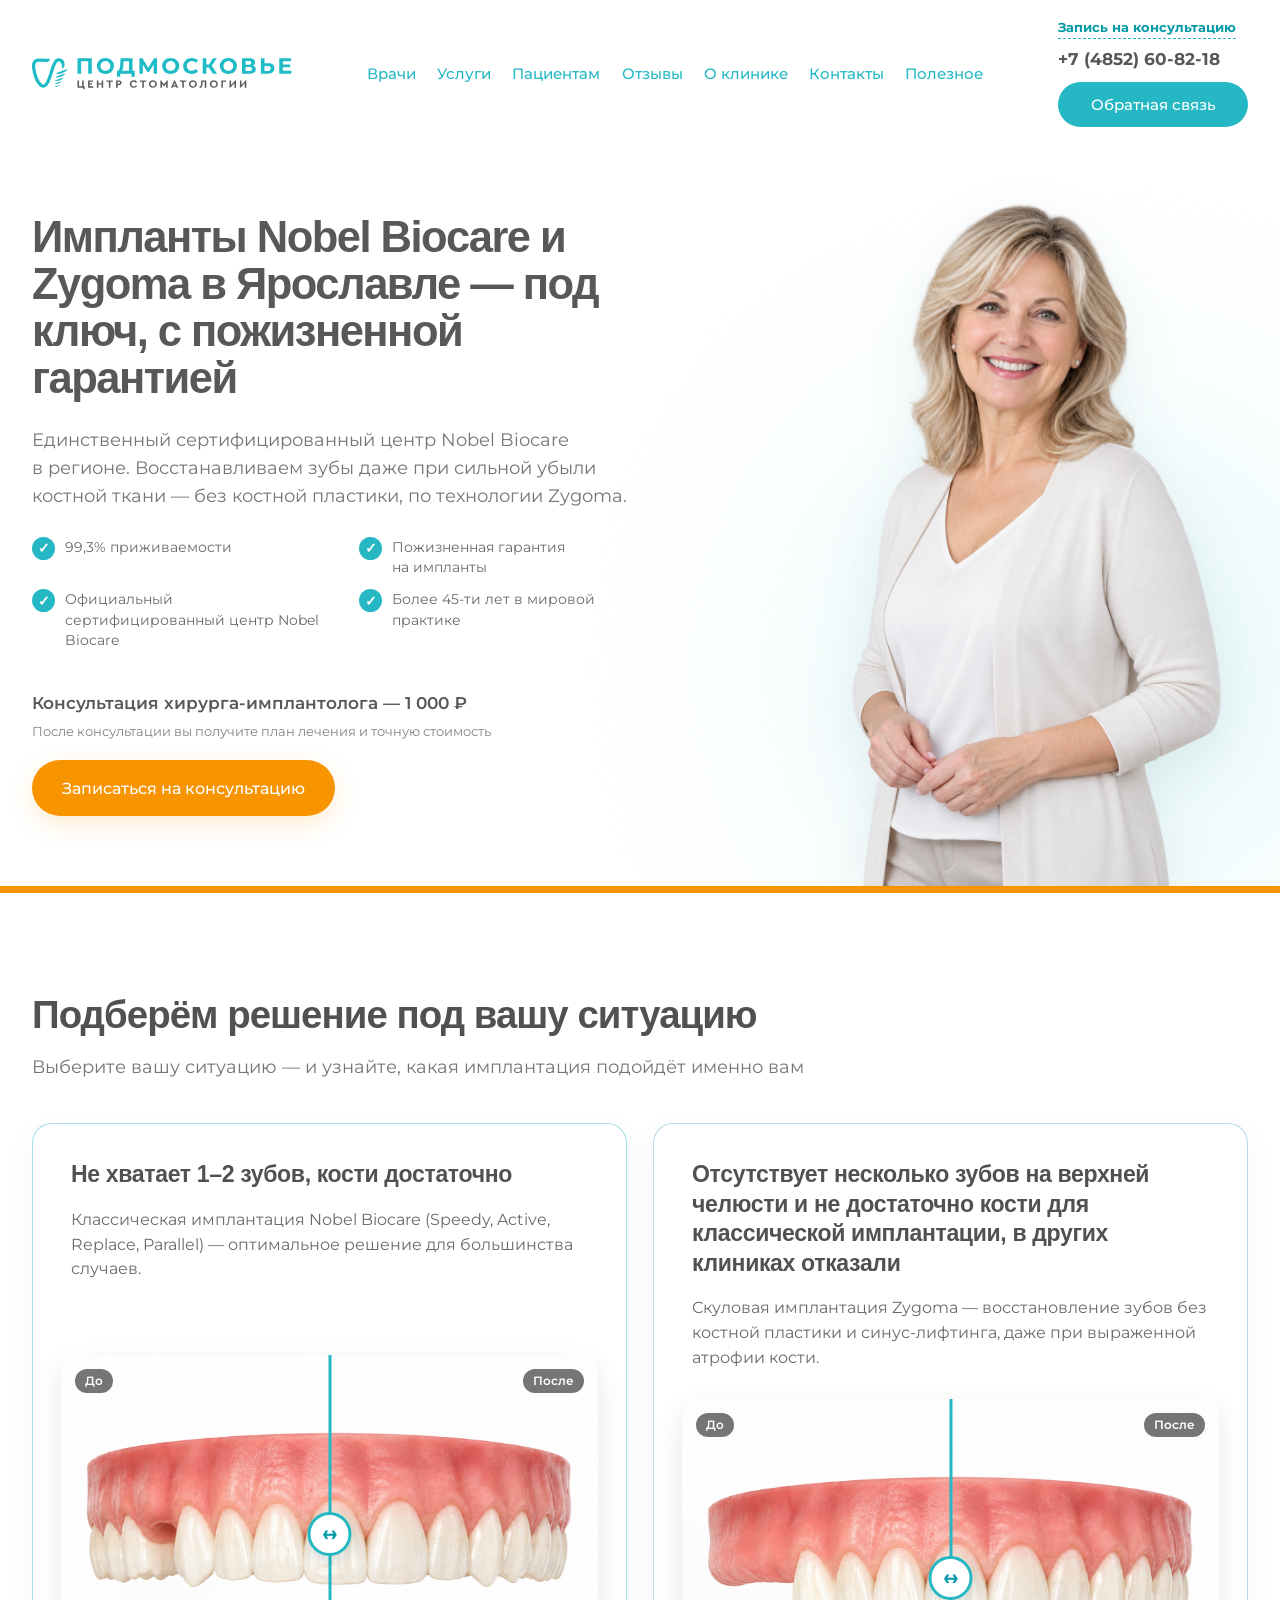
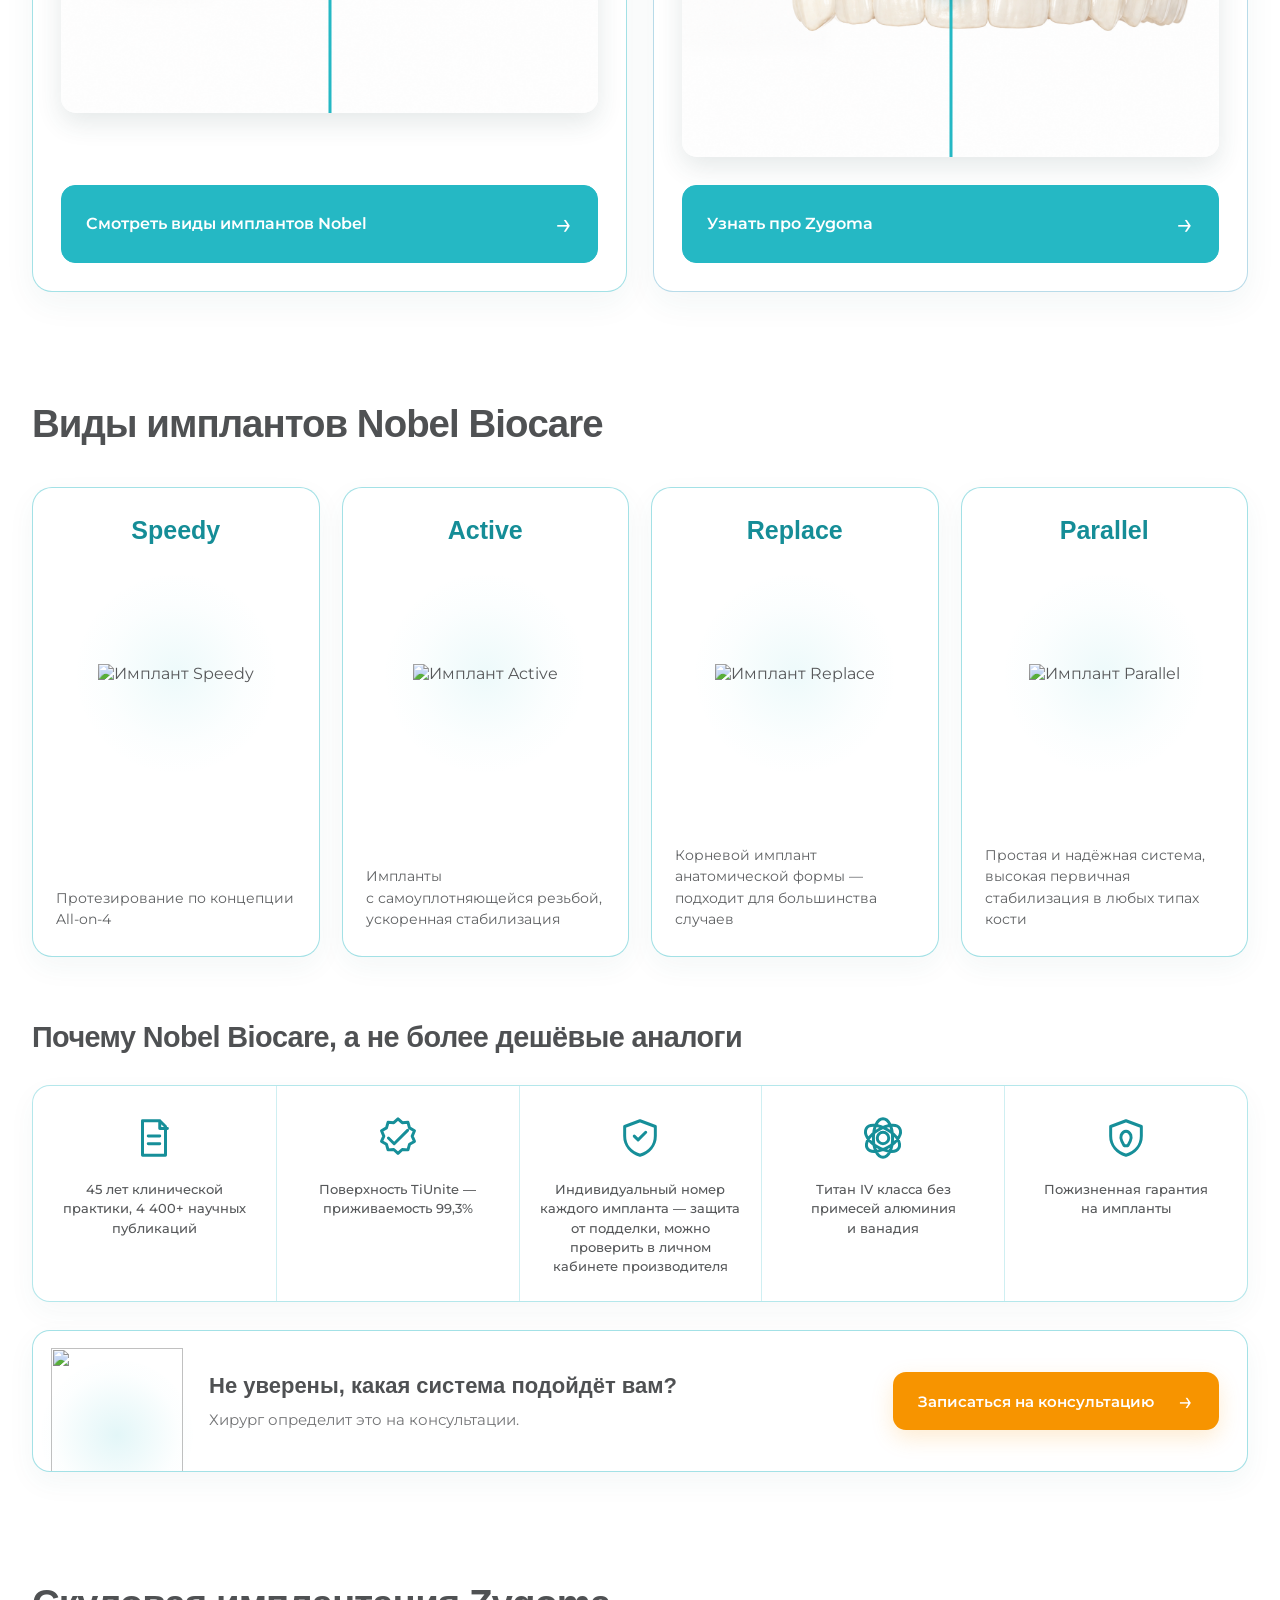
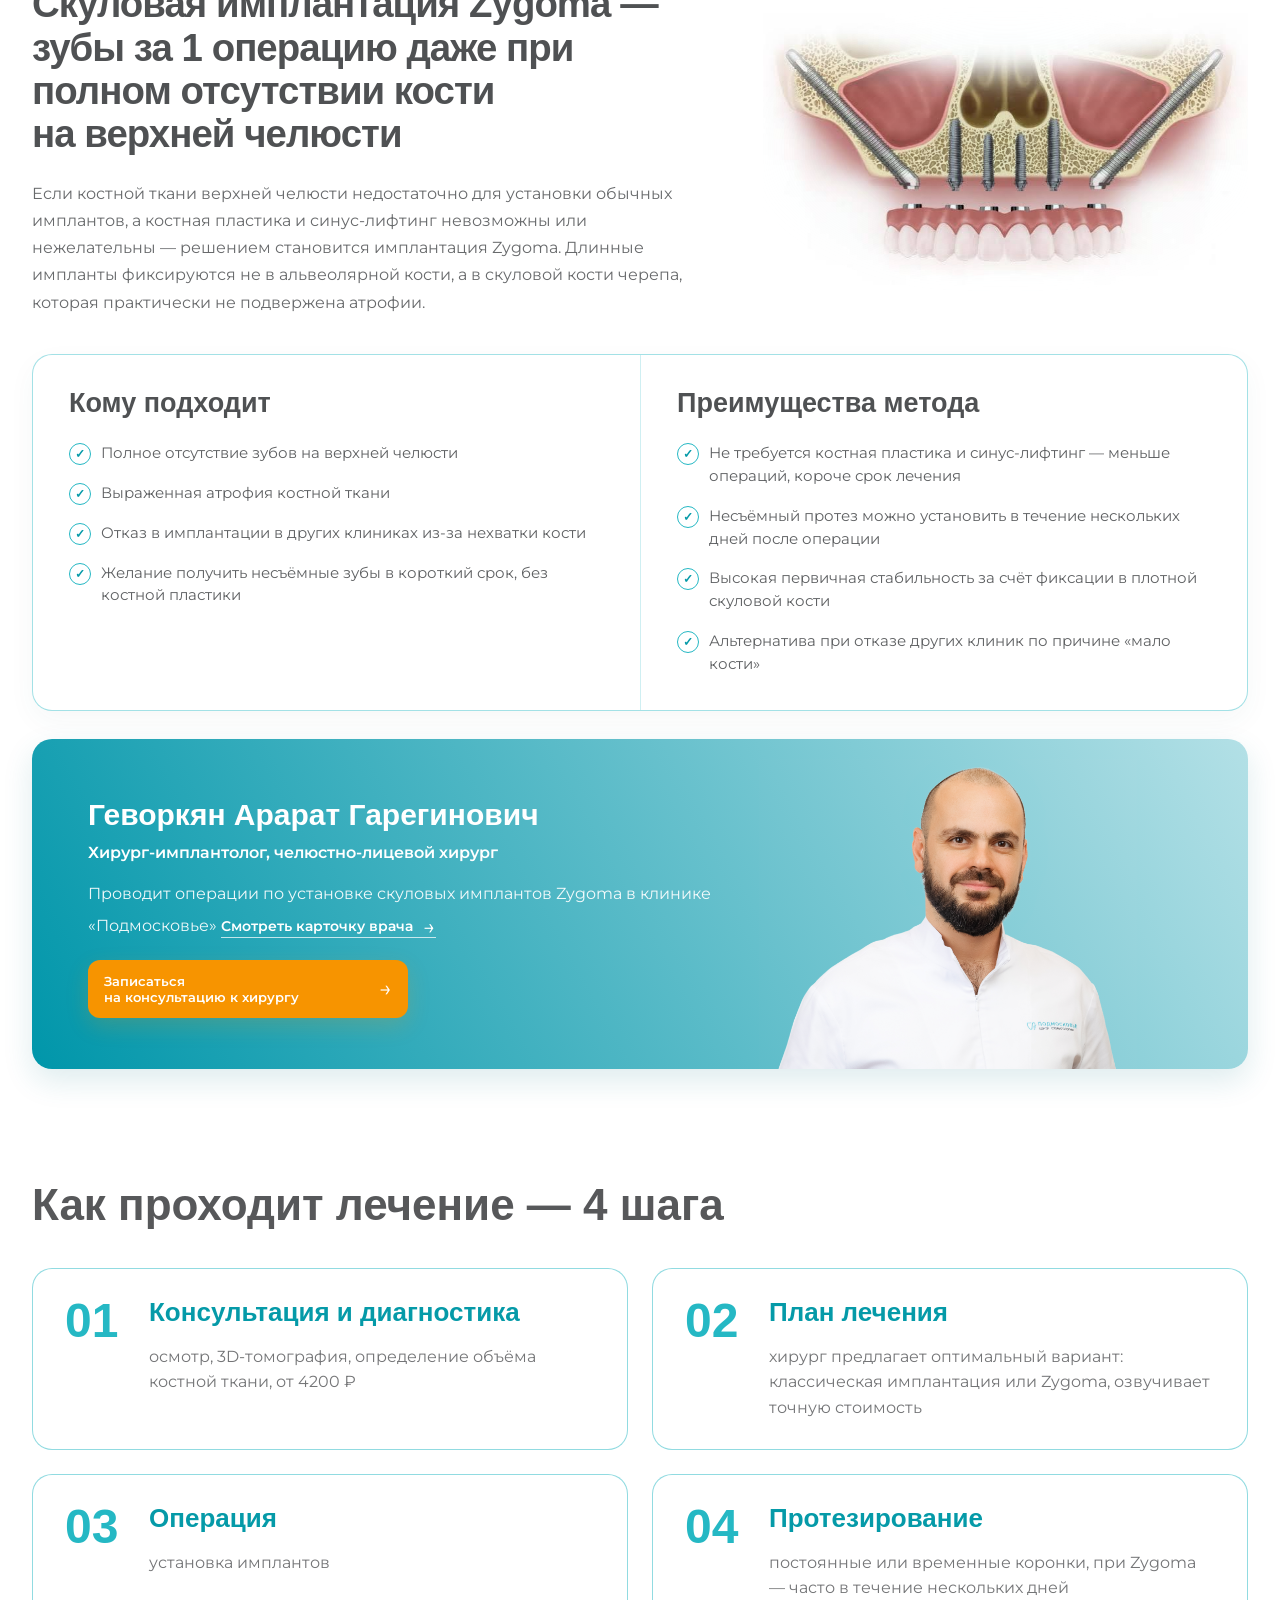
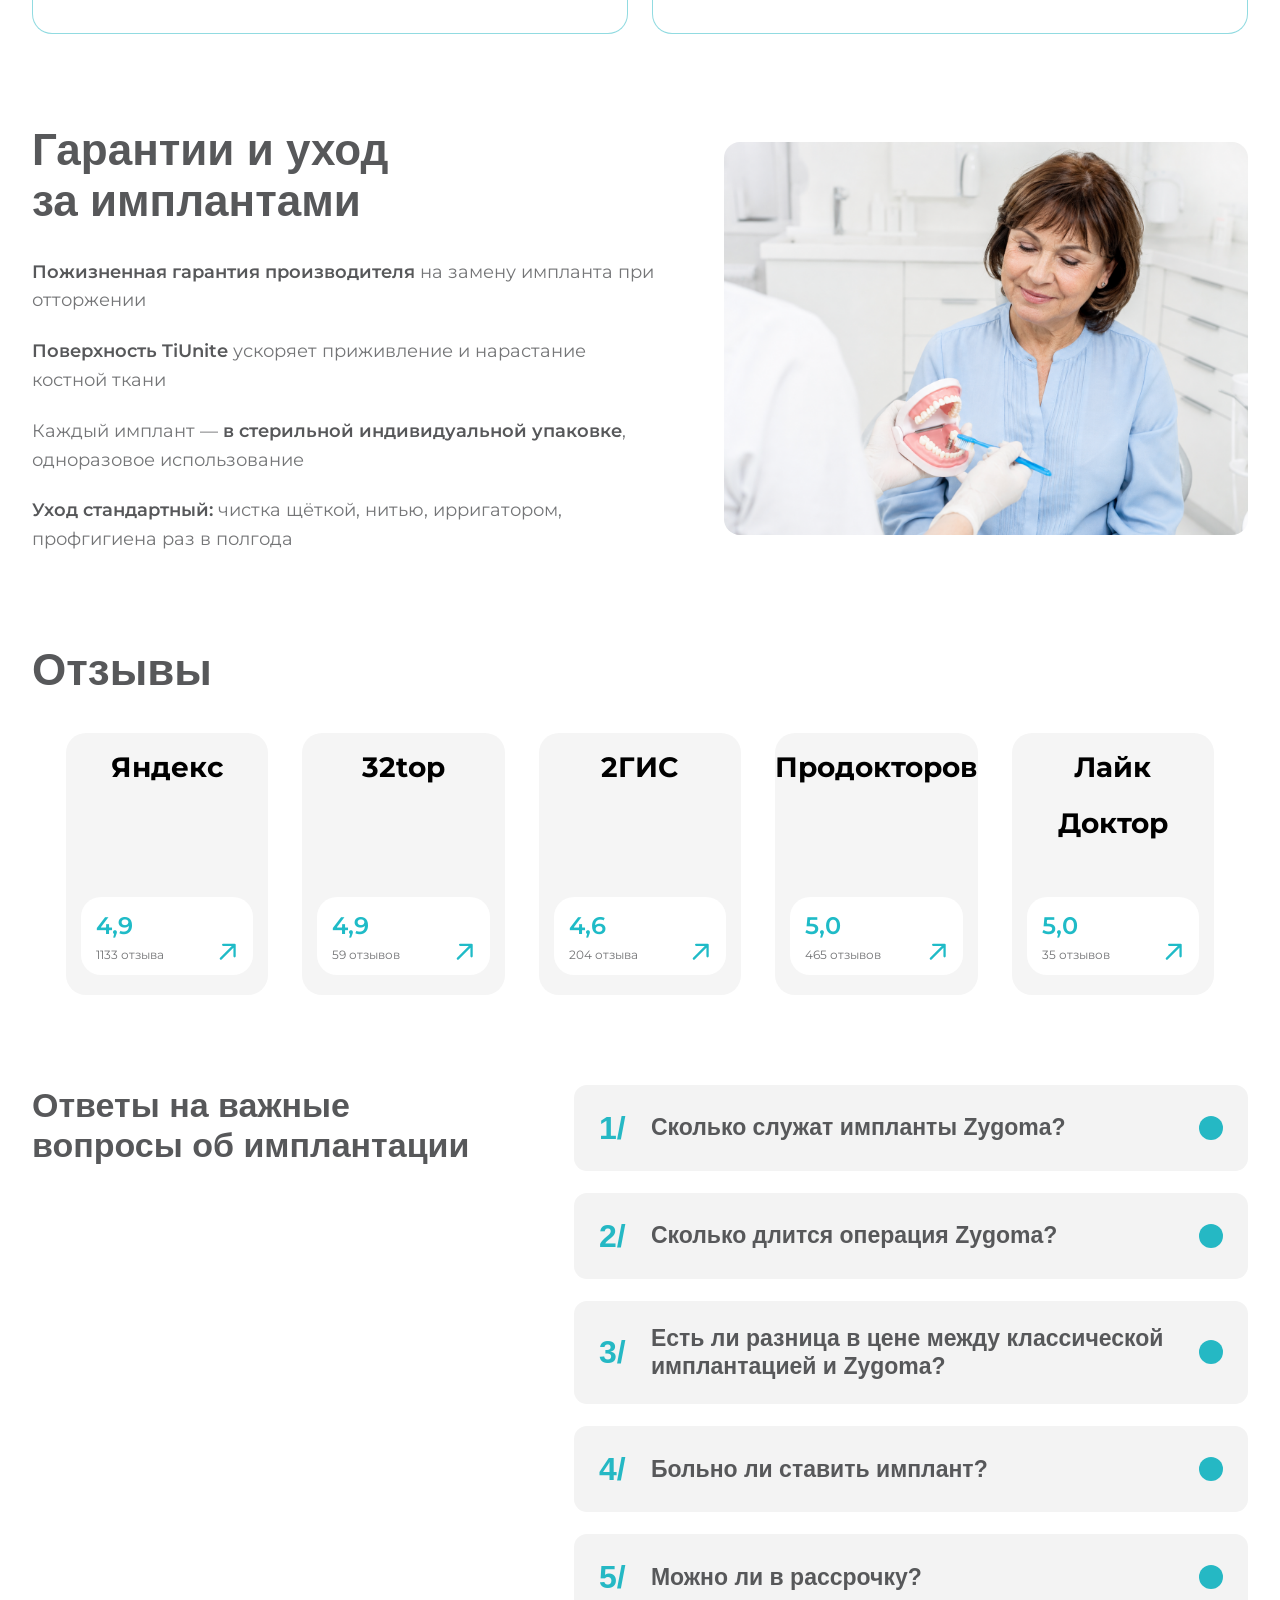
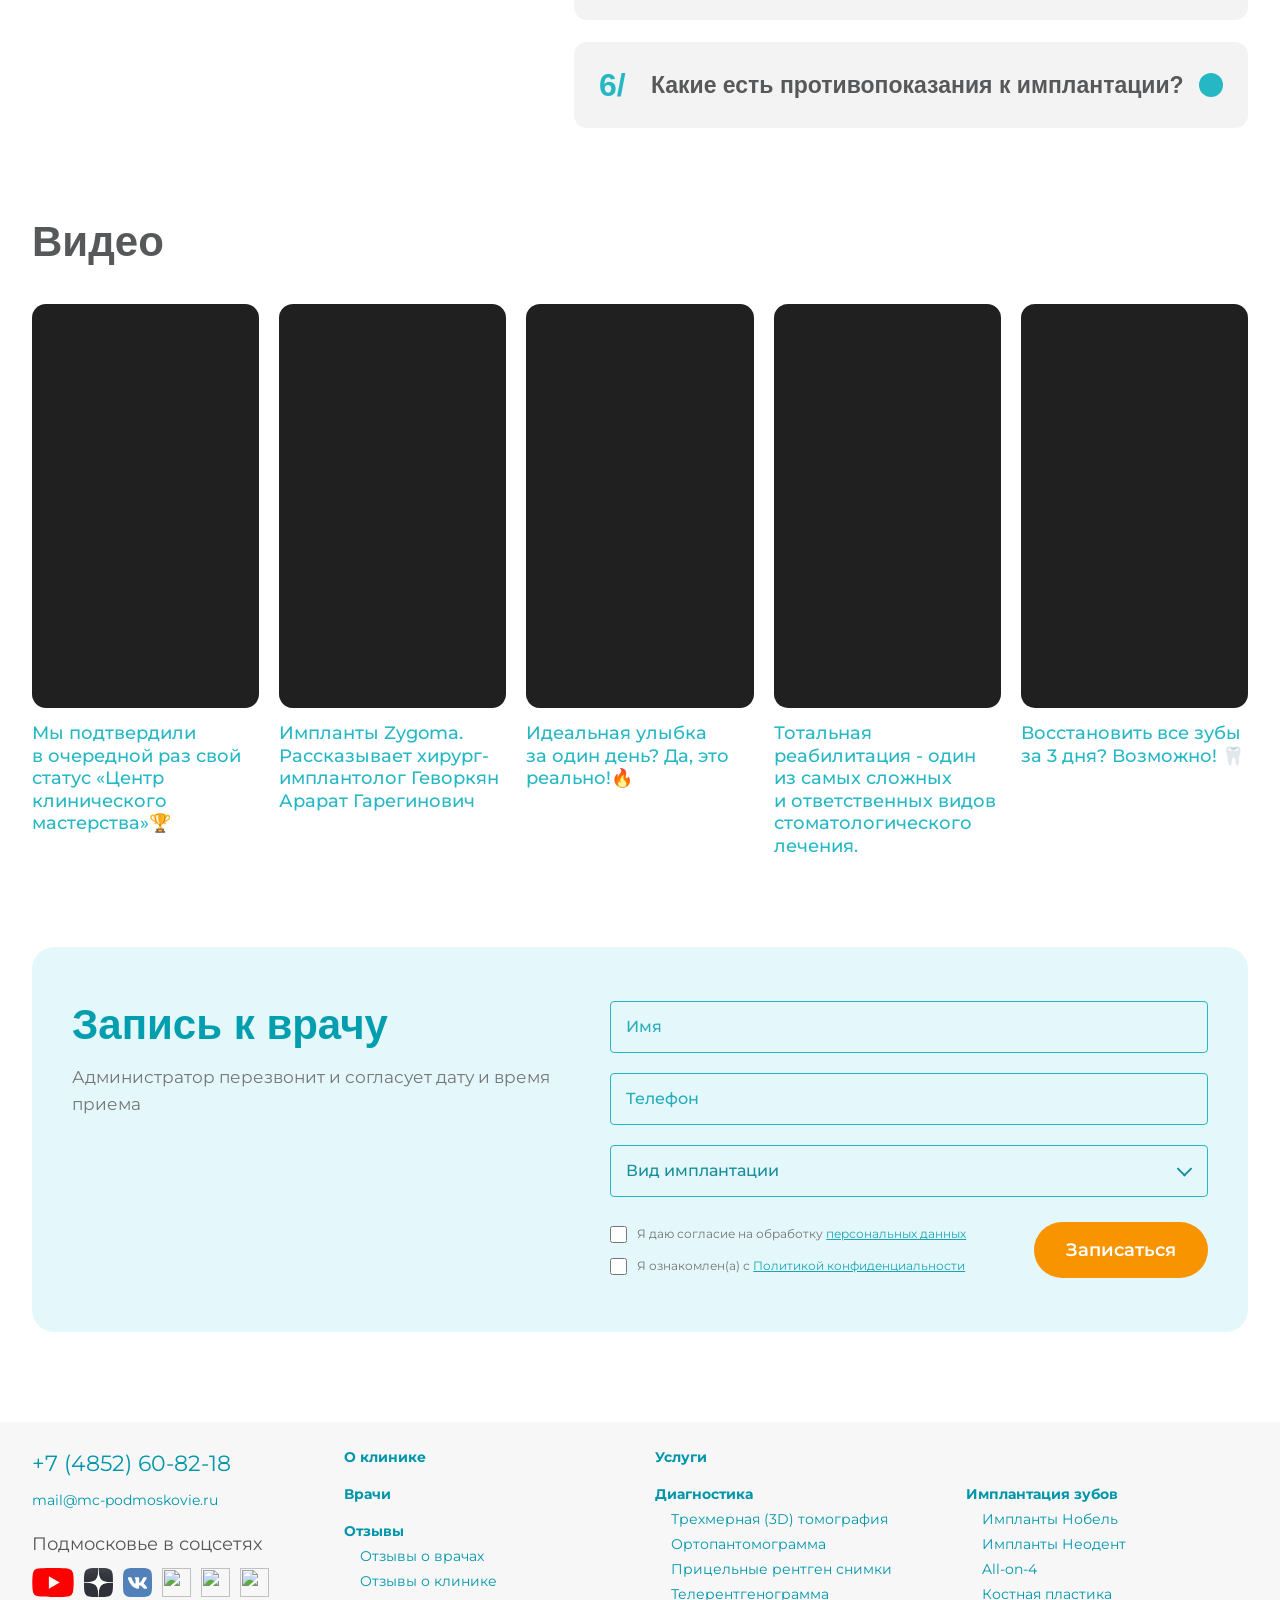
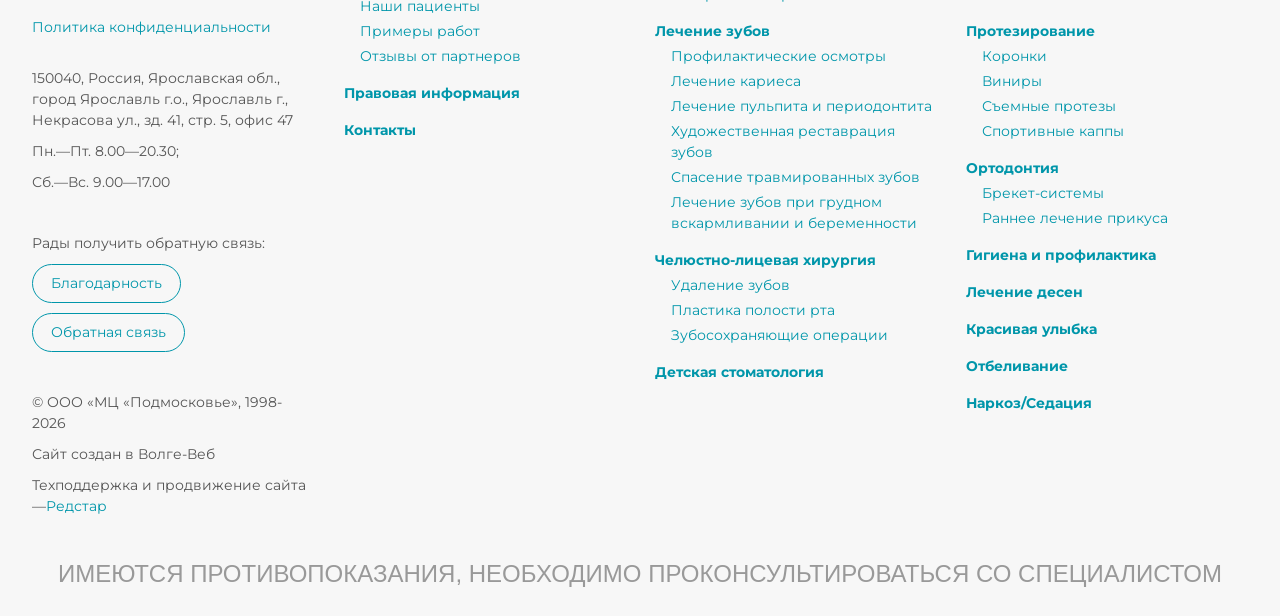
==== index.html @ 1f353af8 "content: remove sixth Zygoma video" ====
<!doctype html>
<html lang="ru">
<head>
  <meta charset="utf-8">
  <meta name="viewport" content="width=device-width, initial-scale=1">
  <meta name="robots" content="noindex, nofollow">
  <meta name="description" content="Импланты Nobel Biocare и Zygoma в Ярославле">
  <title>Импланты Nobel Biocare и Zygoma — Подмосковье</title>
  <link rel="preconnect" href="https://fonts.googleapis.com">
  <link rel="preconnect" href="https://fonts.gstatic.com" crossorigin>
  <link href="https://fonts.googleapis.com/css2?family=Montserrat:wght@400;500;600;700&display=swap" rel="stylesheet">
  <link rel="stylesheet" href="styles.css?v=hero-arial-20260904">
  <link rel="stylesheet" href="treatment-steps.css?v=2">
  <link rel="stylesheet" href="implant-care.css?v=1">
  <link rel="stylesheet" href="reviews.css?v=2">
  <link rel="stylesheet" href="faq-contact.css?v=4">
  <link rel="stylesheet" href="video-section.css?v=1">
  <link rel="stylesheet" href="booking-strip.css?v=4-local">
  <link rel="stylesheet" href="footer.css?v=1">
  <script src="script.js?v=responsive-select" defer></script>
  <script src="booking-strip.js?v=2-local" defer></script>
</head>
<body>
  <!-- Visible header shell and labels are taken from the sedation-page GitHub repository. -->
  <header class="header header--over" itemscope itemtype="https://schema.org/WPHeader">
    <div class="header__wrapper">
      <div class="header__logo1">
        <a href="https://www.mc-podmoskovie.ru/" class="no-border" aria-label="Подмосковье — центр стоматологии">
          <img src="assets/header-logo.svg" width="260" height="39" alt="Подмосковье — центр стоматологии">
        </a>
      </div>
      <div class="header__menu">
        <nav class="header-v" aria-label="Основная навигация">
          <ul class="header-menu__wrapper">
            <li class="header-menu__item"><a href="https://www.mc-podmoskovie.ru/doctors/">Врачи</a></li>
            <li class="header-menu__item"><a href="https://www.mc-podmoskovie.ru/services/">Услуги</a></li>
            <li class="header-menu__item"><a href="https://www.mc-podmoskovie.ru/patients/">Пациентам</a></li>
            <li class="header-menu__item"><a href="https://www.mc-podmoskovie.ru/otzyvy/">Отзывы</a></li>
            <li class="header-menu__item"><a href="https://www.mc-podmoskovie.ru/about/">О клинике</a></li>
            <li class="header-menu__item"><a href="https://www.mc-podmoskovie.ru/contacts/">Контакты</a></li>
            <li class="header-menu__item"><a href="https://www.mc-podmoskovie.ru/useful/">Полезное</a></li>
          </ul>
        </nav>
      </div>
      <div class="header__contacts">
        <button class="header__mobile-button" type="button">Записаться</button>
        <div class="header__desktop-contacts">
          <button class="header__consultation" type="button"><b>Запись на консультацию</b></button>
          <a class="header__phone" href="tel:+74852608218"><b>+7 (4852) 60-82-18</b></a>
          <button class="header__feedback" type="button">Обратная связь</button>
        </div>
      </div>
    </div>
  </header>

  <main>
    <section class="hero" aria-labelledby="hero-title">
      <div class="hero__inner">
        <div class="hero__content">
          <h1 id="hero-title">Импланты Nobel Biocare и Zygoma в Ярославле — под ключ, с пожизненной гарантией</h1>
          <p class="hero__lead">Единственный сертифицированный центр Nobel Biocare в регионе. Восстанавливаем зубы даже при сильной убыли костной ткани — без костной пластики, по технологии Zygoma.</p>
          <div class="hero__visual">
            <div class="hero__halo" aria-hidden="true"></div>
            <img src="assets/hero-woman.png" alt="Улыбающаяся женщина после восстановления зубов">
          </div>
          <ul class="hero__benefits" aria-label="Преимущества имплантации">
            <li><span class="hero__check" aria-hidden="true">✓</span><span>99,3% приживаемости</span></li>
            <li><span class="hero__check" aria-hidden="true">✓</span><span>Пожизненная гарантия на импланты</span></li>
            <li><span class="hero__check" aria-hidden="true">✓</span><span>Официальный сертифицированный центр Nobel Biocare</span></li>
            <li><span class="hero__check" aria-hidden="true">✓</span><span>Более 45-ти лет в мировой практике</span></li>
          </ul>
          <div class="hero__consult">
            <p class="hero__price" aria-label="Консультация хирурга-имплантолога — 1 000 ₽">Консультация хирурга-имплантолога — <span class="hero__price-value">1 000 ₽</span></p>
            <p class="hero__note">После консультации вы получите план лечения и точную стоимость</p>
            <button class="hero__button" type="button">Записаться на консультацию</button>
          </div>
        </div>
      </div>
    </section>

    <section class="situations" id="situations" aria-labelledby="situations-title">
      <div class="situations__inner">
        <div class="situations__heading">
          <h2 id="situations-title">Подберём решение под вашу ситуацию</h2>
          <p>Выберите вашу ситуацию — и узнайте, какая имплантация подойдёт именно вам</p>
        </div>

        <div class="situations__grid">
          <article class="situation-card situation-card--nobel">
            <div class="situation-card__copy">
              <h3>Не хватает 1–2 зубов, кости достаточно</h3>
              <p>Классическая имплантация Nobel Biocare (Speedy, Active, Replace, Parallel) — оптимальное решение для большинства случаев.</p>
            </div>
            <figure class="situation-card__visual">
              <div class="before-after" style="--position: 50%">
                <img class="before-after__image" src="assets/upper-single-before.png" alt="До: отсутствует один жевательный зуб верхней челюсти">
                <div class="before-after__after">
                  <img class="before-after__image" src="assets/upper-single-after.png" alt="После: жевательный зуб восстановлен">
                </div>
                <span class="before-after__label before-after__label--before">До</span>
                <span class="before-after__label before-after__label--after">После</span>
                <span class="before-after__divider" aria-hidden="true"><span>↔</span></span>
                <input class="before-after__range" type="range" min="0" max="100" value="50" aria-label="Сравнить результат имплантации Nobel: до и после">
              </div>
            </figure>
            <a class="situation-card__link" href="#nobel">
              <span>Смотреть виды имплантов Nobel</span>
              <span class="situation-card__arrow" aria-hidden="true">→</span>
            </a>
          </article>

          <article class="situation-card situation-card--zygoma">
            <div class="situation-card__copy">
              <h3>Отсутствует несколько зубов на верхней челюсти и не достаточно кости для классической имплантации, в других клиниках отказали</h3>
              <p>Скуловая имплантация Zygoma — восстановление зубов без костной пластики и синус-лифтинга, даже при выраженной атрофии кости.</p>
            </div>
            <figure class="situation-card__visual">
              <div class="before-after" style="--position: 50%">
                <img class="before-after__image" src="assets/upper-full-before.png" alt="До: сохранены только передние зубы верхней челюсти">
                <div class="before-after__after">
                  <img class="before-after__image" src="assets/upper-full-after.png" alt="После: верхний зубной ряд полностью восстановлен">
                </div>
                <span class="before-after__label before-after__label--before">До</span>
                <span class="before-after__label before-after__label--after">После</span>
                <span class="before-after__divider" aria-hidden="true"><span>↔</span></span>
                <input class="before-after__range" type="range" min="0" max="100" value="50" aria-label="Сравнить результат восстановления Zygoma: до и после">
              </div>
            </figure>
            <a class="situation-card__link" href="#zygoma">
              <span>Узнать про Zygoma</span>
              <span class="situation-card__arrow" aria-hidden="true">→</span>
            </a>
          </article>
        </div>
      </div>
    </section>

    <section class="nobel-systems" id="nobel" aria-labelledby="nobel-systems-title">
      <div class="nobel-systems__inner">
        <header class="nobel-systems__heading">
          <h2 id="nobel-systems-title">Виды имплантов Nobel Biocare</h2>
        </header>

        <div class="nobel-systems__grid">
          <article class="nobel-system-card">
            <h3>Speedy</h3>
            <figure class="nobel-system-card__visual">
              <img src="https://www.mc-podmoskovie.ru/upload/uslugi_images/nobel_speedy.jpg" alt="Имплант Speedy">
            </figure>
            <div class="nobel-system-card__copy">
              <p>Протезирование по концепции All-on-4</p>
            </div>
          </article>

          <article class="nobel-system-card">
            <h3>Active</h3>
            <figure class="nobel-system-card__visual">
              <img src="https://www.mc-podmoskovie.ru/upload/uslugi_images/nobel_active.jpg" alt="Имплант Active">
            </figure>
            <div class="nobel-system-card__copy">
              <p>Импланты с самоуплотняющейся резьбой, ускоренная стабилизация</p>
            </div>
          </article>

          <article class="nobel-system-card">
            <h3>Replace</h3>
            <figure class="nobel-system-card__visual">
              <img src="https://www.mc-podmoskovie.ru/upload/uslugi_images/nobel_replace.jpg" alt="Имплант Replace">
            </figure>
            <div class="nobel-system-card__copy">
              <p>Корневой имплант анатомической формы — подходит для большинства случаев</p>
            </div>
          </article>

          <article class="nobel-system-card">
            <h3>Parallel</h3>
            <figure class="nobel-system-card__visual">
              <img src="https://www.mc-podmoskovie.ru/upload/uslugi_images/nobel_parallel.jpg" alt="Имплант Parallel">
            </figure>
            <div class="nobel-system-card__copy">
              <p>Простая и надёжная система, высокая первичная стабилизация в любых типах кости</p>
            </div>
          </article>
        </div>

        <div class="nobel-systems__proofs" aria-labelledby="nobel-proofs-title">
          <h3 id="nobel-proofs-title">Почему Nobel Biocare, а не более дешёвые аналоги</h3>
          <div class="nobel-systems__proof-grid">
            <article class="nobel-proof">
              <span class="nobel-proof__icon" aria-hidden="true"><svg viewBox="0 0 24 24"><path d="M6 3h9l3 3v15H6V3Zm9 0v4h4M9 11h6M9 15h6"/></svg></span>
              <p>45 лет клинической практики, 4 400+ научных публикаций</p>
            </article>
            <article class="nobel-proof">
              <span class="nobel-proof__icon" aria-hidden="true"><svg viewBox="0 0 24 24"><path d="m7 12 3 3 7-7M12 2l2.2 2 3-.2.8 2.9 2.6 1.5-1.2 2.8 1.2 2.8-2.6 1.5-.8 2.9-3-.2-2.2 2-2.2-2-3 .2-.8-2.9-2.6-1.5L4.6 11 3.4 8.2 6 6.7l.8-2.9 3 .2L12 2Z"/></svg></span>
              <p>Поверхность TiUnite — приживаемость 99,3%</p>
            </article>
            <article class="nobel-proof">
              <span class="nobel-proof__icon" aria-hidden="true"><svg viewBox="0 0 24 24"><path d="M12 3 4 6v5c0 5 3.4 8.5 8 10 4.6-1.5 8-5 8-10V6l-8-3Zm-3 8 2 2 4-4"/></svg></span>
              <p>Индивидуальный номер каждого импланта — защита от подделки, можно проверить в личном кабинете производителя</p>
            </article>
            <article class="nobel-proof">
              <span class="nobel-proof__icon" aria-hidden="true"><svg viewBox="0 0 24 24"><circle cx="12" cy="12" r="3"/><path d="M12 2c3 0 5 4.5 5 10s-2 10-5 10-5-4.5-5-10 2-10 5-10Zm-8.7 5c1.5-2.6 6.4-2 11.2.8s7.2 7 5.7 9.6-6.4 2-11.2-.8S1.8 9.6 3.3 7Zm17.4 0c1.5 2.6-.9 6.8-5.7 9.6s-9.7 3.4-11.2.8.9-6.8 5.7-9.6S19.2 4.4 20.7 7Z"/></svg></span>
              <p>Титан IV класса без примесей алюминия и ванадия</p>
            </article>
            <article class="nobel-proof">
              <span class="nobel-proof__icon" aria-hidden="true"><svg viewBox="0 0 24 24"><path d="M12 3 4 6v5c0 5 3.4 8.5 8 10 4.6-1.5 8-5 8-10V6l-8-3Z"/><path d="M9.5 10.5c.5-1.2 1.4-2 2.5-2s2 .8 2.5 2c.3.9.2 2.1-.3 3.1L13 16h-2l-1.2-2.4c-.5-1-.6-2.2-.3-3.1Z"/></svg></span>
              <p>Пожизненная гарантия на импланты</p>
            </article>
          </div>
        </div>

        <aside class="nobel-systems__cta">
          <div class="nobel-systems__cta-visual" aria-hidden="true">
            <img src="https://www.mc-podmoskovie.ru/upload/uslugi_images/nobel_parallel.jpg" alt="">
          </div>
          <div class="nobel-systems__cta-copy">
            <h3>Не уверены, какая система подойдёт вам?</h3>
            <p>Хирург определит это на консультации.</p>
          </div>
          <button type="button">Записаться на консультацию <span aria-hidden="true">→</span></button>
        </aside>
      </div>
    </section>

    <section class="zygoma" id="zygoma" aria-labelledby="zygoma-title">
      <div class="zygoma__inner">
        <div class="zygoma__intro">
          <div class="zygoma__intro-copy">
            <h2 id="zygoma-title">Скуловая имплантация Zygoma — зубы за 1 операцию даже при полном отсутствии кости на верхней челюсти</h2>
            <p>Если костной ткани верхней челюсти недостаточно для установки обычных имплантов, а костная пластика и синус-лифтинг невозможны или нежелательны — решением становится имплантация Zygoma. Длинные импланты фиксируются не в альвеолярной кости, а в скуловой кости черепа, которая практически не подвержена атрофии.</p>
          </div>
          <figure class="zygoma__anatomy">
            <img src="assets/zygoma-source-2.png" alt="Схема фиксации скуловых имплантов Zygoma">
          </figure>
        </div>

        <div class="zygoma-facts">
          <div class="zygoma-facts__group" aria-labelledby="zygoma-suitable-title">
            <h3 id="zygoma-suitable-title">Кому подходит</h3>
            <ul>
              <li>Полное отсутствие зубов на верхней челюсти</li>
              <li>Выраженная атрофия костной ткани</li>
              <li>Отказ в имплантации в других клиниках из-за нехватки кости</li>
              <li>Желание получить несъёмные зубы в короткий срок, без костной пластики</li>
            </ul>
          </div>
          <div class="zygoma-facts__group" aria-labelledby="zygoma-benefits-title">
            <h3 id="zygoma-benefits-title">Преимущества метода</h3>
            <ul>
              <li>Не требуется костная пластика и синус-лифтинг — меньше операций, короче срок лечения</li>
              <li>Несъёмный протез можно установить в течение нескольких дней после операции</li>
              <li>Высокая первичная стабильность за счёт фиксации в плотной скуловой кости</li>
              <li>Альтернатива при отказе других клиник по причине «мало кости»</li>
            </ul>
          </div>
        </div>

        <article class="zygoma-doctor" id="zygoma-doctor">
          <div class="zygoma-doctor__content">
            <div class="zygoma-doctor__copy">
              <h3>Геворкян Арарат Гарегинович</h3>
              <p class="zygoma-doctor__role">Хирург-имплантолог, челюстно-лицевой хирург</p>
              <p class="zygoma-doctor__description">
                Проводит операции по установке скуловых имплантов Zygoma в клинике «Подмосковье»
                <a class="zygoma-doctor__profile-link" href="https://www.mc-podmoskovie.ru/doctors/otdelenie-chelyustno-litsevoy-khirurgii/ararat-gareginovich-gevorkyan/">
                  Смотреть карточку врача <span aria-hidden="true">→</span>
                </a>
              </p>
            </div>
            <div class="zygoma-doctor__actions">
              <button type="button">
                <span class="zygoma-doctor__cta-label">
                  <span class="zygoma-doctor__cta-lead">Записаться</span>
                  <span class="zygoma-doctor__cta-tail">на&nbsp;консультацию&nbsp;к&nbsp;хирургу</span>
                </span>
                <span aria-hidden="true">→</span>
              </button>
            </div>
          </div>
          <figure class="zygoma-doctor__photo">
            <img src="assets/gevorkyan-cutout.png?v=user-original" alt="Геворкян Арарат Гарегинович">
          </figure>
        </article>
      </div>
    </section>
    <section class="treatment-steps" id="treatment-steps" aria-labelledby="treatment-steps-title">
      <div class="treatment-steps__inner">
        <h2 id="treatment-steps-title">Как проходит лечение — 4 шага</h2>
        <ol class="treatment-steps__grid">
          <li class="treatment-step">
            <span class="treatment-step__number" aria-hidden="true">01</span>
            <div class="treatment-step__copy">
              <h3>Консультация и диагностика</h3>
              <p>осмотр, 3D-томография, определение объёма костной ткани, <span class="treatment-step__price">от 4200 ₽</span></p>
            </div>
          </li>
          <li class="treatment-step">
            <span class="treatment-step__number" aria-hidden="true">02</span>
            <div class="treatment-step__copy">
              <h3>План лечения</h3>
              <p>хирург предлагает оптимальный вариант: классическая имплантация или Zygoma, озвучивает точную стоимость</p>
            </div>
          </li>
          <li class="treatment-step">
            <span class="treatment-step__number" aria-hidden="true">03</span>
            <div class="treatment-step__copy">
              <h3>Операция</h3>
              <p>установка имплантов</p>
            </div>
          </li>
          <li class="treatment-step">
            <span class="treatment-step__number" aria-hidden="true">04</span>
            <div class="treatment-step__copy">
              <h3>Протезирование</h3>
              <p>постоянные или временные коронки, при Zygoma — часто в течение нескольких дней</p>
            </div>
          </li>
        </ol>
      </div>
    </section>
    <section class="implant-care" id="implant-care" aria-labelledby="implant-care-title">
      <div class="implant-care__inner">
        <div class="implant-care__copy">
          <h2 id="implant-care-title">Гарантии и уход за имплантами</h2>
          <p><strong>Пожизненная гарантия производителя</strong> на замену импланта при отторжении</p>
          <p><strong>Поверхность TiUnite</strong> ускоряет приживление и нарастание костной ткани</p>
          <p>Каждый имплант — <strong>в стерильной индивидуальной упаковке</strong>, одноразовое использование</p>
          <p><strong>Уход стандартный:</strong> чистка щёткой, нитью, ирригатором, профгигиена раз в полгода</p>
        </div>
        <figure class="implant-care__visual">
          <img src="assets/implant-care.png" width="1448" height="1086" alt="Иллюстрация: специалист показывает пациентке уход за имплантами на модели челюсти" loading="lazy">
        </figure>
      </div>
    </section>
    <section class="reviews" id="reviews" aria-labelledby="reviews-title">
      <div class="reviews__inner">
        <h2 id="reviews-title">Отзывы</h2>
<div class="new-rating">
            <div class="ratings-container col-5 col-sm-3 col-md-3 col-lg-2">
                            <span class="ratings-name">Яндекс</span>
                <div class="ratings__item no-border link-black">
                    <div class="star-block">
                        <span class="text-nowrap rating-value">4,9</span>
                                                        <img class="star-rating" src="https://www.mc-podmoskovie.ru/local/templates/base/images/starActive.svg">
                                                                                    <img class="star-rating" src="https://www.mc-podmoskovie.ru/local/templates/base/images/starActive.svg">
                                                                                    <img class="star-rating" src="https://www.mc-podmoskovie.ru/local/templates/base/images/starActive.svg">
                                                                                    <img class="star-rating" src="https://www.mc-podmoskovie.ru/local/templates/base/images/starActive.svg">
                                                                                    <img
                                    class="star-rating star-filled"
                                    src="https://www.mc-podmoskovie.ru/local/templates/base/images/starDefault.svg"
                                                                                                            style="background: url(https://www.mc-podmoskovie.ru/local/templates/base/images/starActive.svg), linear-gradient(to right, transparent 90%, #ffffff 10%)"
                                    >
                                                                            <a href="https://yandex.ru/maps/org/podmoskovye/1005859030/reviews/" target="_blank" rel="noopener noreferrer" class="svg-link-arrow no-border link-black">
                            <svg xmlns="http://www.w3.org/2000/svg" width="32" height="32" viewBox="0 0 28 28">
                                <path fill="none" stroke="#1fbbc7" stroke-linecap="round" stroke-linejoin="round" stroke-width="2" d="M18 6L6 18M8 6h10v10" />
                            </svg>
                        </a>
                    </div>
                                        <span class="ratings-reveiws">1133 отзыва</span>
                </div>
                    </div>
            <div class="ratings-container col-5 col-sm-3 col-md-3 col-lg-2">
                            <span class="ratings-name">32top</span>
                <div class="ratings__item no-border link-black">
                    <div class="star-block">
                        <span class="text-nowrap rating-value">4,9</span>
                                                        <img class="star-rating" src="https://www.mc-podmoskovie.ru/local/templates/base/images/starActive.svg">
                                                                                    <img class="star-rating" src="https://www.mc-podmoskovie.ru/local/templates/base/images/starActive.svg">
                                                                                    <img class="star-rating" src="https://www.mc-podmoskovie.ru/local/templates/base/images/starActive.svg">
                                                                                    <img class="star-rating" src="https://www.mc-podmoskovie.ru/local/templates/base/images/starActive.svg">
                                                                                    <img
                                    class="star-rating star-filled"
                                    src="https://www.mc-podmoskovie.ru/local/templates/base/images/starDefault.svg"
                                                                                                            style="background: url(https://www.mc-podmoskovie.ru/local/templates/base/images/starActive.svg), linear-gradient(to right, transparent 90%, #ffffff 10%)"
                                    >
                                                                            <a href="https://yaroslavl.32top.ru/clinics/11249/" target="_blank" rel="noopener noreferrer" class="svg-link-arrow no-border link-black">
                            <svg xmlns="http://www.w3.org/2000/svg" width="32" height="32" viewBox="0 0 28 28">
                                <path fill="none" stroke="#1fbbc7" stroke-linecap="round" stroke-linejoin="round" stroke-width="2" d="M18 6L6 18M8 6h10v10" />
                            </svg>
                        </a>
                    </div>
                                        <span class="ratings-reveiws">59 отзывов</span>
                </div>
                    </div>
            <div class="ratings-container col-5 col-sm-3 col-md-3 col-lg-2">
                            <span class="ratings-name">2ГИС</span>
                <div class="ratings__item no-border link-black">
                    <div class="star-block">
                        <span class="text-nowrap rating-value">4,6</span>
                                                        <img class="star-rating" src="https://www.mc-podmoskovie.ru/local/templates/base/images/starActive.svg">
                                                                                    <img class="star-rating" src="https://www.mc-podmoskovie.ru/local/templates/base/images/starActive.svg">
                                                                                    <img class="star-rating" src="https://www.mc-podmoskovie.ru/local/templates/base/images/starActive.svg">
                                                                                    <img class="star-rating" src="https://www.mc-podmoskovie.ru/local/templates/base/images/starActive.svg">
                                                                                    <img
                                    class="star-rating star-filled"
                                    src="https://www.mc-podmoskovie.ru/local/templates/base/images/starDefault.svg"
                                                                                                            style="background: url(https://www.mc-podmoskovie.ru/local/templates/base/images/starActive.svg), linear-gradient(to right, transparent 60%, #ffffff 40%)"
                                    >
                                                                            <a href="https://2gis.ru/yaroslavl/firm/3941177954926768/tab/reviews" target="_blank" rel="noopener noreferrer" class="svg-link-arrow no-border link-black">
                            <svg xmlns="http://www.w3.org/2000/svg" width="32" height="32" viewBox="0 0 28 28">
                                <path fill="none" stroke="#1fbbc7" stroke-linecap="round" stroke-linejoin="round" stroke-width="2" d="M18 6L6 18M8 6h10v10" />
                            </svg>
                        </a>
                    </div>
                                        <span class="ratings-reveiws">204 отзыва</span>
                </div>
                    </div>
            <div class="ratings-container col-5 col-sm-3 col-md-3 col-lg-2">
                            <span class="ratings-name">Продокторов</span>
                <div class="ratings__item no-border link-black">
                    <div class="star-block">
                        <span class="text-nowrap rating-value">5,0</span>
                                                        <img class="star-rating" src="https://www.mc-podmoskovie.ru/local/templates/base/images/starActive.svg">
                                                                                    <img class="star-rating" src="https://www.mc-podmoskovie.ru/local/templates/base/images/starActive.svg">
                                                                                    <img class="star-rating" src="https://www.mc-podmoskovie.ru/local/templates/base/images/starActive.svg">
                                                                                    <img class="star-rating" src="https://www.mc-podmoskovie.ru/local/templates/base/images/starActive.svg">
                                                                                    <img class="star-rating" src="https://www.mc-podmoskovie.ru/local/templates/base/images/starActive.svg">
                                                                            <a href="https://prodoctorov.ru/yaroslavl/lpu/33061-podmoskove/" target="_blank" rel="noopener noreferrer" class="svg-link-arrow no-border link-black">
                            <svg xmlns="http://www.w3.org/2000/svg" width="32" height="32" viewBox="0 0 28 28">
                                <path fill="none" stroke="#1fbbc7" stroke-linecap="round" stroke-linejoin="round" stroke-width="2" d="M18 6L6 18M8 6h10v10" />
                            </svg>
                        </a>
                    </div>
                                        <span class="ratings-reveiws">465 отзывов</span>
                </div>
                    </div>
            <div class="ratings-container col-5 col-sm-3 col-md-3 col-lg-2">
                            <span class="ratings-name">Лайк <br class = "desctop-transfer"><br class = "desctop-transfer">Доктор</span>
                <div class="ratings__item no-border link-black">
                    <div class="star-block">
                        <span class="text-nowrap rating-value">5,0</span>
                                                        <img class="star-rating" src="https://www.mc-podmoskovie.ru/local/templates/base/images/starActive.svg">
                                                                                    <img class="star-rating" src="https://www.mc-podmoskovie.ru/local/templates/base/images/starActive.svg">
                                                                                    <img class="star-rating" src="https://www.mc-podmoskovie.ru/local/templates/base/images/starActive.svg">
                                                                                    <img class="star-rating" src="https://www.mc-podmoskovie.ru/local/templates/base/images/starActive.svg">
                                                                                    <img class="star-rating" src="https://www.mc-podmoskovie.ru/local/templates/base/images/starActive.svg">
                                                                            <a href="https://like.doctor/yaroslavl/kliniki/stomatologiya-podmoskove" target="_blank" rel="noopener noreferrer" class="svg-link-arrow no-border link-black">
                            <svg xmlns="http://www.w3.org/2000/svg" width="32" height="32" viewBox="0 0 28 28">
                                <path fill="none" stroke="#1fbbc7" stroke-linecap="round" stroke-linejoin="round" stroke-width="2" d="M18 6L6 18M8 6h10v10" />
                            </svg>
                        </a>
                    </div>
                                        <span class="ratings-reveiws">35 отзывов</span>
                </div>
                    </div>
    </div>
      </div>
    </section>
    <section class="implant-faq" id="faq" aria-labelledby="faq-title">
      <div class="implant-faq__inner">
        <h2 id="faq-title">Ответы на важные вопросы об имплантации</h2>
        <div class="implant-faq__items">
          <details>
            <summary><span class="implant-faq__number" aria-hidden="true">1/</span><span>Сколько служат импланты Zygoma?</span><span class="implant-faq__toggle" aria-hidden="true"></span></summary>
            <div class="implant-faq__answer">
              <p><strong>Zygoma-импланты (скуловые импланты Nobel Biocare)</strong></p>
              <p>Это более длинные импланты (обычно 30–52,5 мм), которые фиксируются не в альвеолярной кости челюсти, а в скуловой кости (zygoma) — их применяют при сильной атрофии верхней челюсти, когда обычные импланты установить невозможно без костной пластики.</p>
              <ul>
                <li>Скуловая кость очень плотная и почти не подвержена резорбции, поэтому такие импланты демонстрируют высокую выживаемость — по данным различных исследований, 95–98% в течение 5–10 лет наблюдения.</li>
                <li>Долгосрочных данных (20+ лет) меньше, чем по классическим имплантам, поскольку методика моложе, но существующие наблюдения (10–15 лет) показывают хорошие результаты при должном контроле.</li>
                <li>Установка технически сложнее, поэтому квалификация хирурга сильно влияет на итоговый результат.</li>
              </ul>
              <p><strong>Важно:</strong> это общие ориентировочные цифры, а не гарантия — точный прогноз зависит от индивидуальной клинической ситуации, поэтому для конкретных рекомендаций стоит проконсультироваться с лечащим стоматологом-имплантологом.</p>
            </div>
          </details>
          <details>
            <summary><span class="implant-faq__number" aria-hidden="true">2/</span><span>Сколько длится операция Zygoma?</span><span class="implant-faq__toggle" aria-hidden="true"></span></summary>
            <div class="implant-faq__answer">
              <p><strong>Длительность операции по установке Zygoma-имплантов</strong></p>
              <p>Это сложное хирургическое вмешательство, требующее общей анестезии или глубокой седации, и по времени оно заметно дольше, чем установка обычных дентальных имплантов.</p>
              <ul>
                <li><strong>Один Zygoma-имплант</strong> (например, при частичной атрофии с одной стороны, в комбинации с обычными имплантами) — операция может занять около <strong>1–2 часов</strong>.</li>
                <li><strong>Полный протокол «Zygoma в четырёх точках»</strong> (4 скуловых импланта, quad zygoma) или комбинированный протокол (2 скуловых + 2–4 обычных импланта) при полной адентии верхней челюсти — операция обычно длится <strong>3–6 часов</strong>, иногда дольше, в зависимости от сложности анатомии и опыта хирурга.</li>
              </ul>
              <p><strong>Факторы, влияющие на длительность:</strong></p>
              <ul>
                <li>количество устанавливаемых имплантов (скуловых и обычных);</li>
                <li>анатомические особенности пациента (форма скуловой кости, степень атрофии челюсти);</li>
                <li>необходимость синус-лифтинга или других сопутствующих манипуляций;</li>
                <li>используется ли навигационная/компьютерная хирургия (может ускорить процесс, но требует времени на подготовку);</li>
                <li>опыт и слаженность хирургической команды.</li>
              </ul>
              <p>Полное восстановление занимает от нескольких недель до 2–3 месяцев.</p>
              <p>Точную длительность в вашем случае может назвать только хирург после осмотра и изучения КТ-снимков.</p>
            </div>
          </details>
          <details>
            <summary><span class="implant-faq__number" aria-hidden="true">3/</span><span>Есть ли разница в цене между классической имплантацией и Zygoma?</span><span class="implant-faq__toggle" aria-hidden="true"></span></summary>
            <div class="implant-faq__answer">
              <p>Да, разница будет — Zygoma-импланты значительно дороже классической имплантации. Вот основные причины и порядок величин.</p>
              <p><strong>Почему Zygoma дороже:</strong></p>
              <ul>
                <li>сам имплант длиннее и технологически сложнее в производстве;</li>
                <li>операция требует общей анестезии/глубокой седации (а не местной, как обычно при классической имплантации);</li>
                <li>нужна операционная (часто в условиях стационара), а не обычный стоматологический кабинет;</li>
                <li>операцию проводит узкоспециализированный хирург с опытом именно скуловой имплантации — таких специалистов немного;</li>
                <li>часто требуется 3D-навигация/компьютерное планирование по КТ;</li>
                <li>сама операция дольше классической, что увеличивает стоимость работы всей команды медиков.</li>
              </ul>
              <p><strong>Дополнительно на итоговую стоимость влияет:</strong></p>
              <ul>
                <li>нужен ли синус-лифтинг или костная пластика при классической имплантации (это тоже добавляет к цене и может частично нивелировать разницу с Zygoma);</li>
                <li>количество имплантов в протоколе;</li>
                <li>материал и тип протеза (временный/постоянный, металлокерамика, диоксид циркония и т.д.);</li>
                <li>клиника и квалификация хирурга.</li>
              </ul>
              <p><strong>Важно:</strong> точные цифры зависят от клинической ситуации пациента — для точного расчёта стоимости лучше запросить смету после консультации и КТ-диагностики.</p>
            </div>
          </details>
          <details>
            <summary><span class="implant-faq__number" aria-hidden="true">4/</span><span>Больно ли ставить имплант?</span><span class="implant-faq__toggle" aria-hidden="true"></span></summary>
            <div class="implant-faq__answer">
              <p>Операцию проводят с обезболиванием. В клинике также доступны седация и наркоз; подходящий вариант врач подбирает индивидуально.</p>
            </div>
          </details>
          <details>
            <summary><span class="implant-faq__number" aria-hidden="true">5/</span><span>Можно ли в рассрочку?</span><span class="implant-faq__toggle" aria-hidden="true"></span></summary>
            <div class="implant-faq__answer">
              <p>Возможность рассрочки и условия оплаты уточните у администратора клиники.</p>
            </div>
          </details>
          <details>
            <summary><span class="implant-faq__number" aria-hidden="true">6/</span><span>Какие есть противопоказания к имплантации?</span><span class="implant-faq__toggle" aria-hidden="true"></span></summary>
            <div class="implant-faq__answer">
              <p>Перед имплантацией хирург оценивает состояние здоровья. Ограничения могут быть связаны с:</p>
              <ul>
                <li>заболеваниями крови и нарушениями свёртывания;</li>
                <li>онкологическими заболеваниями и проводимым лечением;</li>
                <li>нарушениями иммунитета и системными заболеваниями;</li>
                <li>тяжёлыми заболеваниями сердца и противопоказаниями к обезболиванию;</li>
                <li>неудовлетворительной гигиеной полости рта — до её коррекции.</li>
              </ul>
              <p>Наличие заболевания не всегда означает отказ в имплантации. Некоторые ограничения можно устранить после подготовки. Решение принимает хирург по результатам обследования.</p>
            </div>
          </details>
        </div>
      </div>
    </section>
    <section class="video-section" id="videos" aria-labelledby="videos-title">
      <div class="video-section__inner">
        <h2 id="videos-title">Видео</h2>
        <div class="video-grid">
          <article class="video-card">
            <div class="video-card__media">
              <iframe class="video-card__iframe" src="https://vk.com/video_ext.php?oid=-202085834&amp;id=456240552&amp;hd=2" title="Мы подтвердили в очередной раз свой статус «Центр клинического мастерства»🏆" loading="lazy" allow="autoplay; encrypted-media; fullscreen; picture-in-picture; screen-wake-lock" allowfullscreen></iframe>
            </div>
            <h3 class="video-card__title">Мы подтвердили в очередной раз свой статус «Центр клинического мастерства»🏆</h3>
          </article>
          <article class="video-card">
            <div class="video-card__media">
              <iframe class="video-card__iframe" src="https://vk.com/video_ext.php?oid=-202085834&amp;id=456241291&amp;hd=2" title="Импланты Zygoma. Рассказывает хирург-имплантолог Геворкян Арарат Гарегинович" loading="lazy" allow="autoplay; encrypted-media; fullscreen; picture-in-picture; screen-wake-lock" allowfullscreen></iframe>
            </div>
            <h3 class="video-card__title">Импланты Zygoma. Рассказывает хирург-имплантолог Геворкян Арарат Гарегинович</h3>
          </article>
          <article class="video-card">
            <div class="video-card__media">
              <iframe class="video-card__iframe" src="https://vk.com/video_ext.php?oid=-202085834&amp;id=456240022&amp;hd=2" title="Идеальная улыбка за один день? Да, это реально!🔥" loading="lazy" allow="autoplay; encrypted-media; fullscreen; picture-in-picture; screen-wake-lock" allowfullscreen></iframe>
            </div>
            <h3 class="video-card__title">Идеальная улыбка за один день? Да, это реально!🔥</h3>
          </article>
          <article class="video-card">
            <div class="video-card__media">
              <iframe class="video-card__iframe" src="https://vk.com/video_ext.php?oid=-202085834&amp;id=456240776&amp;hd=2" title="Тотальная реабилитация - один из самых сложных и ответственных видов стоматологического лечения." loading="lazy" allow="autoplay; encrypted-media; fullscreen; picture-in-picture; screen-wake-lock" allowfullscreen></iframe>
            </div>
            <h3 class="video-card__title">Тотальная реабилитация - один из самых сложных и ответственных видов стоматологического лечения.</h3>
          </article>
          <article class="video-card">
            <div class="video-card__media">
              <iframe class="video-card__iframe" src="https://vk.com/video_ext.php?oid=-202085834&amp;id=456240877&amp;hd=2" title="Восстановить все зубы за 3 дня? Возможно! 🦷" loading="lazy" allow="autoplay; encrypted-media; fullscreen; picture-in-picture; screen-wake-lock" allowfullscreen></iframe>
            </div>
            <h3 class="video-card__title">Восстановить все зубы за 3 дня? Возможно! 🦷</h3>
          </article>
        </div>
      </div>
    </section>
    <section class="final-contact" id="appointment" aria-labelledby="appointment-title">
      <div class="final-contact__inner">
        <div class="final-contact__copy">
          <h2 id="appointment-title">Запись к врачу</h2>
          <p>Администратор перезвонит и согласует дату и время приема</p>
        </div>
        <form class="final-contact__form prototype-form" aria-label="Запись к врачу" action="#appointment" method="post">
          <label class="final-contact__field"><span class="field-label">Имя</span><input type="text" name="name" placeholder="Имя" autocomplete="given-name" required maxlength="100"></label>
          <label class="final-contact__field"><span class="field-label">Телефон</span><input type="tel" name="phone" placeholder="Телефон" autocomplete="tel" inputmode="tel" required pattern="\+?[0-9\s\(\)\-\.]{10,22}" title="Введите номер телефона с кодом города или оператора"></label>
          <label class="final-contact__field"><span class="field-label">Вид имплантации</span><select name="implant_type" required><option value="" disabled selected>Вид имплантации</option><option value="classic">Классическая имплантация</option><option value="zygoma">Zygoma</option><option value="consultation">Не знаю, нужна консультация</option></select></label>
          <div class="final-contact__doctor-note" id="zygoma-doctor-note" hidden>По вопросам скуловой имплантации Zygoma консультирует хирург-имплантолог <a href="https://www.mc-podmoskovie.ru/doctors/otdelenie-chelyustno-litsevoy-khirurgii/ararat-gareginovich-gevorkyan/">Геворкян Арарат Гарегинович</a>.</div>
          <div class="final-contact__bottom"><div class="final-contact__consents">
            <label><input type="checkbox" name="personal_data" required><span>Я даю согласие на обработку <a href="https://www.mc-podmoskovie.ru/soglashenie/" target="_blank" rel="noopener noreferrer">персональных данных</a></span></label>
            <label><input type="checkbox" name="privacy" required><span>Я ознакомлен(а) с <a href="https://www.mc-podmoskovie.ru/policy/" target="_blank" rel="noopener noreferrer">Политикой конфиденциальности</a></span></label>
          </div><button type="submit">Записаться</button></div>
          <p class="form-status" role="status" aria-live="polite"></p>
        </form>
      </div>
    </section>
  </main>
<footer id="site-footer" class="footer selection-invert" itemscope="" itemtype="https://schema.org/WPFooter">
        <div class="wrapper">
            <div class="row">
                <div class="col-lg-3">

                    <div class="">
                        <p class="footer__phone">
                            
                            <a class="zphone" href="tel:+74852608218">+7 (4852) 60-82-18</a>    
                        </p>
                        <p>
                            <a href="mailto:mail@mc-podmoskovie.ru">mail@mc-podmoskovie.ru</a>
                        </p>
                    </div>
                    <div class="mt-sm">
                        <p class="text-lead">Подмосковье в&nbsp;соцсетях</p>
                        <p class="footer__sc">
                                                        <a href="https://www.youtube.com/channel/UCQbDby5BB8a7L2uYpUuNo3A/videos" class="no-border" target="_blank" rel="noopener noreferrer">
                                        <svg width="42" height="29" focusable="false">
            <use href="assets/footer-sprite.svg#svg-youtube"></use>
        </svg>
                                    </a>

                            <a href="https://zen.yandex.ru/id/5ed5080263547c6b62d79d65?country_code=ru&amp;lang=ru&amp;clid=700&amp;from_page=other_page" class="no-border" target="_blank" rel="noopener noreferrer">
                                        <svg width="29" height="29" focusable="false">
            <use href="assets/footer-sprite.svg#svg-zen"></use>
        </svg>
                                    </a>
                            <a href="https://vk.com/mc_podmoskovie" class="no-border" target="_blank" rel="noopener noreferrer">
                                        <svg width="29" height="29" focusable="false">
            <use href="assets/footer-sprite.svg#svg-vk"></use>
        </svg>
                                    </a>
                            <a href="https://rutube.ru/channel/47150498/" class="no-border" target="_blank" rel="noopener noreferrer">
                                <img src="https://www.mc-podmoskovie.ru/local/templates/base/images/rutube-icon.svg">
                            </a>
                            <a href="https://t.me/mcpodmoskovie_bot?start=14974566517" class="no-border" target="_blank" rel="noopener noreferrer">
                                <img src="https://www.mc-podmoskovie.ru/local/templates/base/images/tg-icon.svg">
                            </a>
                            <a href="https://max.ru/u/f9LHodD0cOKWs2_SFO6ywnXv-ccw5N1sqSATNJx3VPJP7K-DedwyqJKg804" class="no-border" target="_blank" rel="noopener noreferrer">
                                <img src="https://www.mc-podmoskovie.ru/local/templates/base/images/max-icon.svg">
                            </a>
                        </p>
                    </div>
                    <div class="mt-sm">
                        <p><a href="https://www.mc-podmoskovie.ru/policy/">Политика конфиденциальности</a></p>
                    </div>
                    <div class="mt-lg">
                        <p>150040, Россия, Ярославская обл., город Ярославль г.о., Ярославль г., Некрасова ул., зд. 41, стр. 5, офис 47</p>
                        <p>Пн.—Пт. 8.00—20.30;</p>
                        <p>Сб.—Вс. 9.00—17.00</p>
                    </div>
                    <div class="mt-xl">
                        <p>Рады получить обратную связь:</p>
                        <p>
                            <a class="footer-feedback" href="https://www.mc-podmoskovie.ru/otzyvy/">
                                Благодарность
                            </a>
                        </p>
                        <p>
                            <a class="footer-feedback" href="https://www.mc-podmoskovie.ru/contacts/">
                                Обратная связь
                            </a>
                        </p>
                    </div>
                    <div class="mt-xl">
                        <p>© ООО «МЦ «Подмосковье», 1998‑<span itemprop="copyrightYear">
                                2026                            </span></p>
                        <div class="visually-hidden">
                            <div class="visually-hidden" itemprop="copyrightHolder" itemscope="" itemtype="https://schema.org/Organization">
  <div itemprop="name">Стоматология Подмосковье</div>
  <link itemprop="url" href="https://www.mc-podmoskovie.ru/">
  <div itemprop="logo" itemscope="" itemtype="https://schema.org/ImageObject">
    <link itemprop="url" href="https://www.mc-podmoskovie.ru/local/assets/images/logo.png">
  </div>
  <div itemprop="address" itemscope="" itemtype="https://schema.org/PostalAddress">
    <span itemprop="postalCode">150040</span>,
    <span itemprop="addressCountry">Россия</span>,
    <span itemprop="addressRegion">Ярославская область</span>,
    <span itemprop="addressLocality">Ярославль</span>,
    <span itemprop="streetAddress">ул. Некрасова, д.41</span>
  </div>
  <a itemprop="telephone" href="tel:+74852608218">+7 4852 60-82-18</a>
  <a itemprop="email" href="mailto:mail@mc-podmoskovie.ru">mail@mc-podmoskovie.ru</a>
</div>                        </div>
                        <p>Сайт создан в Волге-Веб</p>
                        <p class="red-star">
                            Техподдержка и продвижение сайта —<a href="https://redstaragency.ru" class="red-star__logo" target="_blank" rel="noopener noreferrer">Редстар</a>
                        </p>
                    </div>
                </div>
                <div class="col-lg-9">
                    
                    <div class="row">
                        <div class="col-lg-4">

                                <nav class="footer-menu">
        <ul class="footer-menu__list">
                            <li class="footer-menu__item">
                    <a class="no-border" href="https://www.mc-podmoskovie.ru/about/"><b>О&nbsp;клинике</b></a>
                                    </li>
                            <li class="footer-menu__item">
                    <a class="no-border" href="https://www.mc-podmoskovie.ru/doctors/"><b>Врачи</b></a>
                                    </li>
                            <li class="footer-menu__item">
                    <a class="no-border" href="https://www.mc-podmoskovie.ru/otzyvy/"><b>Отзывы</b></a>
                                            <ul class="footer-menu__list-sub">
                            
                                <li class="footer-menu__item-sub">
                                    <a href="https://www.mc-podmoskovie.ru/otzyvy/o-vrachakh/" class="no-border footer-menu__link">Отзывы о&nbsp;врачах</a>
                                                                    </li>
                            
                                <li class="footer-menu__item-sub">
                                    <a href="https://www.mc-podmoskovie.ru/otzyvy/o-klinike/" class="no-border footer-menu__link">Отзывы о&nbsp;клинике</a>
                                                                    </li>
                            
                                <li class="footer-menu__item-sub">
                                    <a href="https://www.mc-podmoskovie.ru/otzyvy/stories/" class="no-border footer-menu__link">Наши пациенты</a>
                                                                    </li>
                            
                                <li class="footer-menu__item-sub">
                                    <a href="https://www.mc-podmoskovie.ru/otzyvy/cases/" class="no-border footer-menu__link">Примеры работ</a>
                                                                    </li>
                            
                                <li class="footer-menu__item-sub">
                                    <a href="https://www.mc-podmoskovie.ru/otzyvy/ot-partnerov/" class="no-border footer-menu__link">Отзывы от&nbsp;партнеров</a>
                                                                    </li>
                                                    </ul>
                                    </li>
                            <li class="footer-menu__item">
                    <a class="no-border" href="https://www.mc-podmoskovie.ru/patients/pravovaya-informatsiya/"><b>Правовая информация</b></a>
                                    </li>
                            <li class="footer-menu__item">
                    <a class="no-border" href="https://www.mc-podmoskovie.ru/contacts/"><b>Контакты</b></a>
                                    </li>
                    </ul>
    </nav>


                        </div>
                        <div class="col-lg-8">
                                <nav class="footer-menu">

                    <ul class="footer-menu__list mb-xs">
                <li class="footer-menu__main-item">
                    <a class="no-border" href="https://www.mc-podmoskovie.ru/services/"><b>Услуги</b></a>
                </li>
            </ul>
                            <div class="row">

                    <div class="col-lg-6"><ul class="footer-menu__list mt-none">
                        <li class="footer-menu__item">
                            <a class="no-border footer-menu__link" href="https://www.mc-podmoskovie.ru/services/diagnostics/">
                                <b>Диагностика</b>
                            </a>
                                                            <ul class="footer-menu__list-sub">
                                    
                                        <li class="footer-menu__item-sub">
                                            <a class="no-border footer-menu__link" href="https://www.mc-podmoskovie.ru/services/diagnostics/3d/">Трехмерная (3D) томография</a>
                                        </li>
                                    
                                        <li class="footer-menu__item-sub">
                                            <a class="no-border footer-menu__link" href="https://www.mc-podmoskovie.ru/services/diagnostics/ortopantomogramma/">Ортопантомограмма</a>
                                        </li>
                                    
                                        <li class="footer-menu__item-sub">
                                            <a class="no-border footer-menu__link" href="https://www.mc-podmoskovie.ru/services/diagnostics/roentgen/">Прицельные рентген снимки</a>
                                        </li>
                                    
                                        <li class="footer-menu__item-sub">
                                            <a class="no-border footer-menu__link" href="https://www.mc-podmoskovie.ru/services/diagnostics/telerentgenogramma/">Телерентгенограмма</a>
                                        </li>
                                                                    </ul>
                                                    </li>
                        
                        <li class="footer-menu__item">
                            <a class="no-border footer-menu__link" href="https://www.mc-podmoskovie.ru/services/therapeutic/">
                                <b>Лечение зубов</b>
                            </a>
                                                            <ul class="footer-menu__list-sub">
                                    
                                        <li class="footer-menu__item-sub">
                                            <a class="no-border footer-menu__link" href="https://www.mc-podmoskovie.ru/services/therapeutic/profilakticheskie-osmotry/">Профилактические осмотры</a>
                                        </li>
                                    
                                        <li class="footer-menu__item-sub">
                                            <a class="no-border footer-menu__link" href="https://www.mc-podmoskovie.ru/services/therapeutic/caries/">Лечение кариеса</a>
                                        </li>
                                    
                                        <li class="footer-menu__item-sub">
                                            <a class="no-border footer-menu__link" href="https://www.mc-podmoskovie.ru/services/therapeutic/pulpitis/">Лечение пульпита и&nbsp;периодонтита</a>
                                        </li>
                                    
                                        <li class="footer-menu__item-sub">
                                            <a class="no-border footer-menu__link" href="https://www.mc-podmoskovie.ru/services/therapeutic/restoration-of-teeth/">Художественная реставрация зубов</a>
                                        </li>
                                    
                                        <li class="footer-menu__item-sub">
                                            <a class="no-border footer-menu__link" href="https://www.mc-podmoskovie.ru/services/therapeutic/spasenie-travmirovannykh-zubov/">Спасение травмированных зубов</a>
                                        </li>
                                    
                                        <li class="footer-menu__item-sub">
                                            <a class="no-border footer-menu__link" href="https://www.mc-podmoskovie.ru/services/therapeutic/lechenie-zubov-pri-grudnom-vskarmlivanii-i-beremennosti/">Лечение зубов при грудном вскармливании и&nbsp;беременности</a>
                                        </li>
                                                                    </ul>
                                                    </li>
                        
                        <li class="footer-menu__item">
                            <a class="no-border footer-menu__link" href="https://www.mc-podmoskovie.ru/services/surgery/">
                                <b>Челюстно-лицевая хирургия</b>
                            </a>
                                                            <ul class="footer-menu__list-sub">
                                    
                                        <li class="footer-menu__item-sub">
                                            <a class="no-border footer-menu__link" href="https://www.mc-podmoskovie.ru/services/surgery/udalenie-zubov/">Удаление зубов</a>
                                        </li>
                                    
                                        <li class="footer-menu__item-sub">
                                            <a class="no-border footer-menu__link" href="https://www.mc-podmoskovie.ru/services/surgery/plastika-polosti-rta/">Пластика полости рта</a>
                                        </li>
                                    
                                        <li class="footer-menu__item-sub">
                                            <a class="no-border footer-menu__link" href="https://www.mc-podmoskovie.ru/services/surgery/zubosohranyayuschie_operations/">Зубосохраняющие операции</a>
                                        </li>
                                                                    </ul>
                                                    </li>
                        
                        <li class="footer-menu__item">
                            <a class="no-border footer-menu__link" href="https://www.mc-podmoskovie.ru/services/childrens-dentistry/">
                                <b>Детская стоматология</b>
                            </a>
                                                    </li>
                        </ul></div><div class="col-lg-6"><ul class="footer-menu__list mt-none">
                        <li class="footer-menu__item">
                            <a class="no-border footer-menu__link" href="https://www.mc-podmoskovie.ru/services/implant/">
                                <b>Имплантация зубов</b>
                            </a>
                                                            <ul class="footer-menu__list-sub">
                                    
                                        <li class="footer-menu__item-sub">
                                            <a class="no-border footer-menu__link" href="https://www.mc-podmoskovie.ru/services/implant/implant-nobel-biocar/">Импланты Нобель</a>
                                        </li>
                                    
                                        <li class="footer-menu__item-sub">
                                            <a class="no-border footer-menu__link" href="https://www.mc-podmoskovie.ru/services/implant/implant-neodent/">Импланты Неодент</a>
                                        </li>
                                    
                                        <li class="footer-menu__item-sub">
                                            <a class="no-border footer-menu__link" href="https://www.mc-podmoskovie.ru/services/implant/all-on-4-all-on-6/">All-on-4</a>
                                        </li>
                                    
                                        <li class="footer-menu__item-sub">
                                            <a class="no-border footer-menu__link" href="https://www.mc-podmoskovie.ru/services/implant/sinus-lifting/">Костная пластика</a>
                                        </li>
                                                                    </ul>
                                                    </li>
                        
                        <li class="footer-menu__item">
                            <a class="no-border footer-menu__link" href="https://www.mc-podmoskovie.ru/services/orthopaedy/">
                                <b>Протезирование</b>
                            </a>
                                                            <ul class="footer-menu__list-sub">
                                    
                                        <li class="footer-menu__item-sub">
                                            <a class="no-border footer-menu__link" href="https://www.mc-podmoskovie.ru/services/orthopaedy/koronki/">Коронки</a>
                                        </li>
                                    
                                        <li class="footer-menu__item-sub">
                                            <a class="no-border footer-menu__link" href="https://www.mc-podmoskovie.ru/services/orthopaedy/veneers/">Виниры</a>
                                        </li>
                                    
                                        <li class="footer-menu__item-sub">
                                            <a class="no-border footer-menu__link" href="https://www.mc-podmoskovie.ru/services/orthopaedy/clasp/">Съемные протезы</a>
                                        </li>
                                    
                                        <li class="footer-menu__item-sub">
                                            <a class="no-border footer-menu__link" href="https://www.mc-podmoskovie.ru/services/orthopaedy/sportivnye-kappy/">Спортивные каппы</a>
                                        </li>
                                                                    </ul>
                                                    </li>
                        
                        <li class="footer-menu__item">
                            <a class="no-border footer-menu__link" href="https://www.mc-podmoskovie.ru/services/ortodont/">
                                <b>Ортодонтия</b>
                            </a>
                                                            <ul class="footer-menu__list-sub">
                                    
                                        <li class="footer-menu__item-sub">
                                            <a class="no-border footer-menu__link" href="https://www.mc-podmoskovie.ru/services/ortodont/bracket/">Брекет-системы</a>
                                        </li>
                                    
                                        <li class="footer-menu__item-sub">
                                            <a class="no-border footer-menu__link" href="https://www.mc-podmoskovie.ru/services/ortodont/rannee-lechenie-prikusa/">Раннее лечение прикуса</a>
                                        </li>
                                                                    </ul>
                                                    </li>
                        
                        <li class="footer-menu__item">
                            <a class="no-border footer-menu__link" href="https://www.mc-podmoskovie.ru/services/gigiena-i-profilaktika/professionalnaya-gigiena-polosti-rta/">
                                <b>Гигиена и&nbsp;профилактика</b>
                            </a>
                                                    </li>
                        
                        <li class="footer-menu__item">
                            <a class="no-border footer-menu__link" href="https://www.mc-podmoskovie.ru/services/parodont/">
                                <b>Лечение десен</b>
                            </a>
                                                    </li>
                        
                        <li class="footer-menu__item">
                            <a class="no-border footer-menu__link" href="https://www.mc-podmoskovie.ru/services/krasivaya-ulybka/">
                                <b>Красивая улыбка</b>
                            </a>
                                                    </li>
                        
                        <li class="footer-menu__item">
                            <a class="no-border footer-menu__link" href="https://www.mc-podmoskovie.ru/services/whitening/">
                                <b>Отбеливание</b>
                            </a>
                                                    </li>
                        
                        <li class="footer-menu__item">
                            <a class="no-border footer-menu__link" href="https://www.mc-podmoskovie.ru/services/sedatsiya/">
                                <b>Наркоз/Седация</b>
                            </a>
                                                    </li>
                        </ul></div>                </div>
            

            </nav>


                        </div>
                    </div>
                    
                </div>
            </div>
            <div class="footer-protivopokazaniya">ИМЕЮТСЯ ПРОТИВОПОКАЗАНИЯ, НЕОБХОДИМО ПРОКОНСУЛЬТИРОВАТЬСЯ СО СПЕЦИАЛИСТОМ</div>
        </div>
    </footer>
  <aside class="booking-strip" aria-label="Запись на консультацию" aria-hidden="true" inert>
    <div class="booking-strip__inner">
      <div class="booking-strip__copy">
        <span class="booking-strip__label booking-strip__desktop">Обсудите свой случай с&nbsp;имплантологом</span>
        <span class="booking-strip__subtitle booking-strip__desktop">Рассмотрим варианты восстановления даже в&nbsp;сложной ситуации</span>
        <span class="booking-strip__label booking-strip__mobile">Консультация<br>имплантолога</span>
      </div>
      <span class="booking-strip__proof">Сертифицированный центр<br>Nobel Biocare</span>
      <a class="booking-strip__phone" href="tel:+74852608218">+7 (4852) 60-82-18</a>
      <a class="booking-strip__button" href="#appointment">Записаться</a>
    </div>
  </aside>
</body>
</html>
---- styles.css ----
:root {
  --brand: #25b8c4;
  --brand-dark: #059aa8;
  --orange: #f79400;
  --text: #57585a;
  --muted: #747577;
  --line: #e8eff0;
  --shell: 1320px;
}

* { box-sizing: border-box; }
html { scroll-behavior: smooth; }
body { margin: 0; color: var(--text); background: #fff; font-family: "Montserrat", Arial, sans-serif; -webkit-font-smoothing: antialiased; }
button, a { font: inherit; }
button { cursor: pointer; }
a { color: inherit; text-decoration: none; }

.header { position: relative; z-index: 10; width: 100%; background: #fff; }
.header__wrapper { width: min(calc(100% - 64px), var(--shell)); min-height: 146px; margin: 0 auto; display: grid; grid-template-columns: 260px minmax(0, 1fr) 190px; align-items: center; column-gap: 34px; }
.header__logo1 img { display: block; width: 260px; height: 39px; }
.header-menu__wrapper { margin: 0; padding: 0; display: flex; align-items: center; justify-content: center; gap: clamp(18px, 1.65vw, 30px); list-style: none; }
.header-menu__item a { color: var(--brand); font-size: 15px; font-weight: 500; white-space: nowrap; transition: color .2s ease; }
.header-menu__item a:hover { color: var(--brand-dark); }
.header__contacts { justify-self: end; width: 190px; }
.header__desktop-contacts { display: flex; flex-direction: column; align-items: flex-start; }
.header__consultation { padding: 0 0 3px; border: 0; border-bottom: 1px dashed var(--brand); color: var(--brand-dark); background: transparent; font-size: 13px; }
.header__phone { margin-top: 12px; font-size: 17px; line-height: 1; color: var(--text); }
.header__feedback, .header__mobile-button { margin-top: 14px; min-width: 190px; padding: 13px 22px; border: 0; border-radius: 999px; color: #fff; background: var(--brand); font-size: 15px; font-weight: 500; }
.header__mobile-button { display: none; }

.hero { position: relative; overflow: hidden; border-bottom: 7px solid var(--orange); background: #fff; }
.hero__inner { width: min(calc(100% - 64px), var(--shell)); min-height: 740px; margin: 0 auto; }
.hero__content { position: relative; min-height: 740px; padding: 68px 0 70px; display: grid; grid-template-columns: minmax(0, 1.08fr) minmax(360px, .92fr); grid-template-rows: auto auto auto 1fr; column-gap: 48px; }
.hero h1 { position: relative; z-index: 2; grid-column: 1; margin: 0; max-width: 790px; color: var(--text); font-family: Arial, sans-serif; font-size: clamp(40px, 3.4vw, 58px); font-weight: 600; line-height: 1.08; letter-spacing: -.035em; }
.hero__lead { position: relative; z-index: 2; grid-column: 1; margin: 25px 0 0; max-width: 745px; color: var(--muted); font-size: 18px; line-height: 1.55; }
.hero__benefits { position: relative; z-index: 2; grid-column: 1; margin: 26px 0 0; padding: 0; display: grid; grid-template-columns: repeat(2, minmax(0, 1fr)); gap: 12px 24px; max-width: 745px; list-style: none; }
.hero__benefits li { display: flex; align-items: flex-start; gap: 10px; color: #68696b; font-size: 14px; line-height: 1.45; }
.hero__check { flex: 0 0 23px; height: 23px; display: grid; place-items: center; border-radius: 50%; color: #fff; background: var(--brand); font-size: 14px; font-weight: 700; }
.hero__consult { position: relative; z-index: 2; grid-column: 1; margin-top: 27px; align-self: end; }
.hero__price { margin: 0; color: #57585a; font-size: 17px; font-weight: 600; line-height: 1.4; }
.hero__price-value { display: inline; white-space: nowrap; }
.hero__note { margin: 6px 0 0; color: #818284; font-size: 13px; line-height: 1.5; }
.hero__button { margin-top: 19px; min-height: 56px; padding: 15px 30px; border: 0; border-radius: 999px; color: #fff; background: var(--orange); box-shadow: 0 8px 24px rgba(247, 148, 0, .18); font-size: 16px; font-weight: 500; transition: transform .2s ease, box-shadow .2s ease; }
.hero__button:hover { transform: translateY(-2px); box-shadow: 0 12px 28px rgba(247, 148, 0, .26); }
.hero__visual { position: absolute; z-index: 1; right: -50px; bottom: 0; width: min(47%, 610px); height: 100%; display: flex; align-items: flex-end; justify-content: center; pointer-events: none; }
.hero__halo { position: absolute; left: -24%; bottom: -10%; width: 148%; height: 104%; background: radial-gradient(ellipse at 58% 62%, rgba(164, 226, 231, .34) 0%, rgba(190, 236, 239, .24) 27%, rgba(220, 246, 247, .13) 48%, rgba(255, 255, 255, 0) 74%); filter: blur(12px); }
.hero__visual img { position: relative; z-index: 1; display: block; width: 94%; max-height: 690px; object-fit: contain; object-position: center bottom; filter: drop-shadow(0 18px 26px rgba(38, 83, 87, .09)); }

.situations { padding: 100px 0 110px; background: #fff; }
.situations__inner { width: min(calc(100% - 64px), var(--shell)); margin: 0 auto; }
.situations__heading { margin: 0 0 42px; text-align: left; }
.situations__heading h2 { margin: 0; color: #4f5153; font-family: Arial, sans-serif; font-size: clamp(36px, 3vw, 52px); font-weight: 700; line-height: 1.13; letter-spacing: -.025em; }
.situations__heading p { margin: 18px 0 0; color: #747577; font-size: 18px; line-height: 1.5; }
.situations__grid { display: grid; grid-template-columns: repeat(2, minmax(0, 1fr)); gap: 26px; }
.situation-card { position: relative; overflow: hidden; min-height: 660px; border: 1px solid rgba(37, 184, 196, .42); border-radius: 20px; background: #fff; display: grid; grid-template-rows: auto minmax(250px, 1fr) auto; box-shadow: 0 12px 32px rgba(39, 92, 97, .055); }
.situation-card--zygoma { border-color: rgba(69, 160, 197, .38); }
.situation-card__copy { position: relative; z-index: 1; padding: 36px 38px 12px; }
.situation-card__copy h3 { margin: 0; max-width: 570px; color: #4f5153; font-family: Arial, sans-serif; font-size: clamp(22px, 1.8vw, 28px); font-weight: 700; line-height: 1.28; letter-spacing: -.015em; }
.situation-card__copy p { margin: 18px 0 0; max-width: 570px; color: #686a6c; font-size: 16px; line-height: 1.55; }
.situation-card__visual { position: relative; z-index: 1; min-height: 280px; margin: 0; padding: 16px 28px 28px; display: flex; align-items: center; justify-content: center; overflow: hidden; }
.before-after { --position: 50%; position: relative; width: 100%; aspect-ratio: 3 / 2; overflow: hidden; border-radius: 15px; background: #fff; box-shadow: 0 10px 26px rgba(43, 71, 74, .12); touch-action: pan-y; }
.before-after__image { position: absolute; inset: 0; display: block; width: 100%; height: 100%; object-fit: cover; }
.before-after__after { position: absolute; inset: 0; overflow: hidden; clip-path: inset(0 0 0 var(--position)); }
.before-after__label { position: absolute; z-index: 2; top: 14px; padding: 6px 10px; border-radius: 999px; color: #fff; background: rgba(59, 61, 63, .7); font-size: 12px; font-weight: 600; line-height: 1; pointer-events: none; }
.before-after__label--before { left: 14px; }
.before-after__label--after { right: 14px; }
.before-after__divider { position: absolute; z-index: 3; top: 0; bottom: 0; left: var(--position); width: 3px; background: var(--brand); transform: translateX(-50%); pointer-events: none; }
.before-after__divider span { position: absolute; top: 50%; left: 50%; width: 44px; height: 44px; border: 3px solid var(--brand); border-radius: 50%; color: var(--brand-dark); background: #fff; display: grid; place-items: center; font-size: 19px; font-weight: 700; transform: translate(-50%, -50%); box-shadow: 0 4px 14px rgba(24, 89, 95, .18); }
.before-after__range { position: absolute; z-index: 4; inset: 0; width: 100%; height: 100%; margin: 0; opacity: 0; cursor: ew-resize; }
.before-after:focus-within { outline: 3px solid rgba(37, 184, 196, .25); outline-offset: 3px; }
.situation-card__link { position: relative; z-index: 1; min-height: 78px; margin: 0 28px 28px; padding: 18px 24px; border: 1px solid var(--brand); border-radius: 14px; color: #fff; background: var(--brand); display: flex; align-items: center; justify-content: space-between; gap: 20px; font-size: 16px; font-weight: 600; transition: background .2s ease, transform .2s ease, box-shadow .2s ease; }
.situation-card--zygoma .situation-card__link { color: #fff; border-color: var(--brand); background: var(--brand); }
.situation-card__link:hover, .situation-card--zygoma .situation-card__link:hover { background: var(--brand-dark); transform: translateY(-2px); box-shadow: 0 8px 18px rgba(5, 154, 168, .2); }
.situation-card__arrow { font-size: 30px; font-weight: 400; line-height: 1; }

.nobel-systems { padding: 0 0 110px; background: #fff; }
.nobel-systems__inner { width: min(calc(100% - 64px), var(--shell)); margin: 0 auto; }
.nobel-systems__heading { margin: 0 0 42px; text-align: left; }
.nobel-systems__heading h2 { margin: 0; color: #4f5153; font-family: Arial, sans-serif; font-size: clamp(36px, 3vw, 52px); font-weight: 700; line-height: 1.13; letter-spacing: -.025em; }
.nobel-systems__grid { display: grid; grid-template-columns: repeat(4, minmax(0, 1fr)); gap: 22px; align-items: stretch; }
.nobel-system-card { min-width: 0; height: 470px; padding: 27px 23px 26px; border: 1px solid rgba(37, 184, 196, .42); border-radius: 20px; background: #fff; display: grid; grid-template-rows: auto 260px 1fr; box-shadow: 0 10px 28px rgba(39, 92, 97, .05); transition: border-color .2s ease, transform .2s ease, box-shadow .2s ease; }
.nobel-system-card:hover { border-color: rgba(37, 184, 196, .72); transform: translateY(-3px); box-shadow: 0 16px 34px rgba(39, 92, 97, .09); }
.nobel-system-card > h3 { margin: 0; color: #158d97; font-family: Arial, sans-serif; font-size: 25px; font-weight: 700; line-height: 1.2; text-align: center; }
.nobel-system-card__visual { position: relative; min-height: 0; margin: 13px 0 16px; overflow: hidden; display: flex; align-items: center; justify-content: center; }
.nobel-system-card__visual::before { content: ""; position: absolute; left: 50%; top: 50%; width: 83%; aspect-ratio: 1; border-radius: 50%; background: radial-gradient(circle, rgba(190, 236, 239, .27) 0%, rgba(225, 247, 248, .12) 50%, rgba(255, 255, 255, 0) 73%); transform: translate(-50%, -50%); }
.nobel-system-card__visual img { position: relative; z-index: 1; display: block; width: auto; height: auto; max-width: 100%; max-height: 232px; object-fit: contain; }
.nobel-system-card__copy { align-self: end; }
.nobel-system-card__copy > p:last-child { margin: 0; color: #5f6163; font-size: 14px; line-height: 1.52; }
.nobel-systems__proofs { margin-top: 64px; }
.nobel-systems__proofs > h3 { margin: 0 0 30px; color: #4f5153; font-family: Arial, sans-serif; font-size: clamp(28px, 2.25vw, 38px); font-weight: 700; line-height: 1.18; letter-spacing: -.02em; }
.nobel-systems__proof-grid { display: grid; grid-template-columns: repeat(5, minmax(0, 1fr)); border: 1px solid rgba(37, 184, 196, .34); border-radius: 18px; background: #fff; overflow: hidden; box-shadow: 0 10px 28px rgba(39, 92, 97, .045); }
.nobel-proof { min-width: 0; min-height: 185px; padding: 27px 20px 25px; display: flex; flex-direction: column; align-items: center; justify-content: flex-start; text-align: center; }
.nobel-proof + .nobel-proof { border-left: 1px solid rgba(37, 184, 196, .22); }
.nobel-proof__icon { width: 50px; height: 50px; margin-bottom: 17px; color: #168f99; display: grid; place-items: center; }
.nobel-proof__icon svg { width: 46px; height: 46px; fill: none; stroke: currentColor; stroke-width: 1.55; stroke-linecap: round; stroke-linejoin: round; }
.nobel-proof p { margin: 0; color: #56585a; font-size: 13px; font-weight: 500; line-height: 1.48; }
.nobel-systems__cta { position: relative; min-height: 142px; margin-top: 28px; padding: 22px 28px 22px 176px; overflow: hidden; border: 1px solid rgba(37, 184, 196, .42); border-radius: 18px; background: #fff; display: grid; grid-template-columns: minmax(0, 1fr) auto; align-items: center; gap: 34px; box-shadow: 0 10px 28px rgba(39, 92, 97, .05); }
.nobel-systems__cta-visual { position: absolute; left: 18px; bottom: -67px; width: 132px; height: 190px; pointer-events: none; }
.nobel-systems__cta-visual::before { content: ""; position: absolute; inset: 12px -10px 28px; border-radius: 50%; background: radial-gradient(circle, rgba(181, 232, 236, .38) 0%, rgba(232, 249, 250, .12) 58%, rgba(255, 255, 255, 0) 76%); }
.nobel-systems__cta-visual img { position: relative; z-index: 1; width: 100%; height: 100%; object-fit: contain; mix-blend-mode: multiply; }
.nobel-systems__cta-copy h3 { margin: 0; color: #4f5153; font-family: Arial, sans-serif; font-size: 22px; font-weight: 700; line-height: 1.25; }
.nobel-systems__cta-copy p { margin: 9px 0 0; color: #747577; font-size: 15px; line-height: 1.45; }
.nobel-systems__cta button { min-height: 58px; padding: 16px 25px; border: 0; border-radius: 13px; color: #fff; background: var(--orange); display: inline-flex; align-items: center; justify-content: center; gap: 24px; box-shadow: 0 8px 22px rgba(247, 148, 0, .18); font-size: 15px; font-weight: 600; white-space: nowrap; transition: transform .2s ease, box-shadow .2s ease; }
.nobel-systems__cta button:hover { transform: translateY(-2px); box-shadow: 0 12px 26px rgba(247, 148, 0, .27); }
.nobel-systems__cta button span { font-size: 26px; font-weight: 400; line-height: 1; }

.zygoma { padding: 0 0 110px; background: #fff; }
.zygoma__inner { width: min(calc(100% - 64px), var(--shell)); margin: 0 auto; }
.zygoma__intro { display: grid; grid-template-columns: minmax(0, 1fr) minmax(360px, .72fr); align-items: center; gap: 58px; }
.zygoma__intro-copy h2 { margin: 0; color: #4f5153; font-family: Arial, sans-serif; font-size: clamp(36px, 3vw, 52px); font-weight: 700; line-height: 1.13; letter-spacing: -.025em; }
.zygoma__intro-copy p { margin: 24px 0 0; max-width: 790px; color: #686a6c; font-size: 16px; line-height: 1.7; }
.zygoma__anatomy { position: relative; min-width: 0; height: 310px; margin: 0; display: flex; align-items: center; justify-content: center; overflow: hidden; }
.zygoma__anatomy::before { content: ""; position: absolute; inset: 8% 0; background: radial-gradient(ellipse at center, rgba(181, 232, 236, .3) 0%, rgba(229, 248, 249, .12) 52%, rgba(255, 255, 255, 0) 76%); filter: blur(8px); }
.zygoma__anatomy img { position: relative; z-index: 1; display: block; width: 100%; height: 100%; object-fit: contain; mix-blend-mode: multiply; }
.zygoma-facts { margin-top: 38px; display: grid; grid-template-columns: repeat(2, minmax(0, 1fr)); border: 1px solid rgba(37, 184, 196, .42); border-radius: 20px; background: #fff; overflow: hidden; box-shadow: 0 10px 28px rgba(39, 92, 97, .045); }
.zygoma-facts__group { min-width: 0; padding: 32px 36px 34px; }
.zygoma-facts__group + .zygoma-facts__group { border-left: 1px solid rgba(37, 184, 196, .22); }
.zygoma-facts__group h3 { margin: 0; color: #4f5153; font-family: Arial, sans-serif; font-size: 27px; font-weight: 700; line-height: 1.2; }
.zygoma-facts__group ul { margin: 23px 0 0; padding: 0; display: grid; gap: 17px; list-style: none; }
.zygoma-facts__group li { position: relative; padding-left: 32px; color: #5f6163; font-size: 15px; line-height: 1.52; }
.zygoma-facts__group li::before { content: "✓"; position: absolute; left: 0; top: 1px; width: 20px; height: 20px; border: 1.5px solid var(--brand); border-radius: 50%; color: var(--brand-dark); display: grid; place-items: center; font-size: 12px; font-weight: 700; line-height: 1; }
.zygoma-doctor { position: relative; min-height: 330px; margin-top: 28px; padding: 0 0 0 56px; overflow: hidden; border-radius: 20px; background: linear-gradient(241deg, #b3e0e6 0%, #0096aa 100%); display: grid; grid-template-columns: minmax(0, 1fr) minmax(320px, .75fr); align-items: stretch; box-shadow: 0 12px 30px rgba(24, 123, 132, .14); }
.zygoma-doctor__content { position: relative; z-index: 2; max-width: 700px; padding: 43px 0 35px; display: flex; flex-direction: column; align-items: flex-start; justify-content: center; }
.zygoma-doctor__photo { position: relative; align-self: stretch; min-width: 0; height: 330px; margin: 0; overflow: hidden; }
.zygoma-doctor__photo::before { content: none; }
.zygoma-doctor__photo img { position: absolute; top: 16px; left: 40%; display: block; width: auto; max-width: none; height: 360px; margin: 0; transform: translateX(-50%); object-fit: contain; object-position: center top; }
.zygoma-doctor__copy { min-width: 0; }
.zygoma-doctor__copy h3 { margin: 0; color: #fff; font-family: Arial, sans-serif; font-size: 30px; font-weight: 700; line-height: 1.18; }
.zygoma-doctor__copy p { margin: 17px 0 0; color: rgba(255, 255, 255, .92); font-size: 16px; line-height: 1.5; }
.zygoma-doctor__copy .zygoma-doctor__role { margin-top: 9px; color: #fff; font-weight: 600; }
.zygoma-doctor__profile-link { width: fit-content; margin-top: 10px; color: #fff; display: inline-flex; align-items: center; gap: 10px; border-bottom: 1px solid rgba(255, 255, 255, .72); font-size: 14px; font-weight: 600; line-height: 1.45; }
.zygoma-doctor__profile-link span { font-size: 21px; font-weight: 400; line-height: 1; }
.zygoma-doctor__actions { width: min(100%, 320px); margin-top: 22px; display: grid; grid-template-columns: 1fr; align-items: center; }
.zygoma-doctor__actions button { width: 100%; max-width: 100%; min-height: 58px; padding: 10px 16px; overflow: hidden; border: 0; border-radius: 12px; color: #fff; background: var(--orange); display: flex; align-items: center; justify-content: space-between; gap: 12px; box-shadow: 0 8px 22px rgba(247, 148, 0, .18); font-size: 13px; font-weight: 600; line-height: 1.3; text-align: left; }
.zygoma-doctor__cta-label { flex: 1 1 auto; min-width: 0; overflow: hidden; }
.zygoma-doctor__cta-lead, .zygoma-doctor__cta-tail { display: block; }
.zygoma-doctor__cta-tail { white-space: nowrap; }
.zygoma-doctor__actions button .zygoma-doctor__cta-label span { font-size: inherit; font-weight: inherit; }
.zygoma-doctor__actions button > [aria-hidden="true"] { flex: 0 0 auto; font-size: 22px; font-weight: 400; }

@media (max-width: 1120px) {
  .header__wrapper { grid-template-columns: 230px 1fr 172px; column-gap: 20px; }
  .header__logo1 img { width: 230px; height: auto; }
  .header-menu__wrapper { gap: 14px; }
  .header-menu__item a { font-size: 13px; }
  .header__contacts { width: 172px; }
  .header__feedback { min-width: 172px; }
  .hero__content { column-gap: 28px; }
  .hero h1 { font-size: 46px; }
  .nobel-systems__grid { grid-template-columns: repeat(2, minmax(0, 1fr)); }
  .nobel-system-card { grid-template-rows: auto 260px 1fr; }
  .nobel-systems__proof-grid { grid-template-columns: repeat(3, minmax(0, 1fr)); }
  .nobel-proof + .nobel-proof { border-left: 0; }
  .nobel-proof:nth-child(2), .nobel-proof:nth-child(3), .nobel-proof:nth-child(5) { border-left: 1px solid rgba(37, 184, 196, .22); }
  .nobel-proof:nth-child(n + 4) { border-top: 1px solid rgba(37, 184, 196, .22); }
  .zygoma__intro { grid-template-columns: minmax(0, 1fr) minmax(320px, .66fr); gap: 34px; }
  .zygoma-doctor { padding-left: 40px; grid-template-columns: minmax(0, 1fr) 330px; }
  .zygoma-doctor__actions { grid-template-columns: 1fr; gap: 16px; }
}

@media (max-width: 920px) {
  .header__wrapper { min-height: 100px; grid-template-columns: 230px 1fr; }
  .header__menu { display: none; }
  .header__contacts { width: auto; }
  .header__desktop-contacts { display: none; }
  .header__mobile-button { display: block; min-width: auto; margin: 0; padding: 11px 22px; }
  .hero__inner, .header__wrapper { width: min(calc(100% - 40px), var(--shell)); }
  .hero__content { grid-template-columns: minmax(0, 1fr) minmax(300px, .8fr); }
  .hero h1 { font-size: 40px; }
  .hero__visual { width: min(44%, 420px); right: clamp(-30px, -2vw, -12px); }
  .hero__benefits { grid-template-columns: 1fr; }
  .situations__inner { width: min(calc(100% - 40px), var(--shell)); }
  .situation-card { min-height: 620px; }
  .situation-card__copy { padding: 30px 28px 10px; }
  .nobel-systems__inner { width: min(calc(100% - 40px), var(--shell)); }
  .zygoma__inner { width: min(calc(100% - 40px), var(--shell)); }
  .zygoma__intro { grid-template-columns: 1fr; gap: 24px; }
  .zygoma__anatomy { height: 300px; }
  .zygoma-facts__group { padding: 28px; }
  .zygoma-doctor { padding-left: 32px; grid-template-columns: minmax(0, 1fr) 290px; }
}

@media (max-width: 760px) {
  .header { border-bottom: 1px solid var(--line); }
  .header__wrapper { width: calc(100% - 32px); min-height: 78px; grid-template-columns: minmax(0, 1fr) auto; gap: 12px; }
  .header__logo1 img { width: min(205px, 52vw); height: auto; }
  .header__mobile-button { padding: 10px 16px; font-size: 13px; }
  .hero { border-bottom-width: 5px; }
  .hero__inner { width: 100%; min-height: 0; }
  .hero__content { min-height: 0; padding: 36px 20px 0; display: flex; flex-direction: column; }
  .hero h1 { order: 0; font-size: clamp(31px, 9vw, 42px); line-height: 1.1; }
  .hero__lead { order: 1; margin-top: 20px; font-size: 16px; line-height: 1.5; }
  .hero__visual { order: 4; position: relative; right: auto; bottom: auto; width: 100%; height: clamp(320px, 95vw, 390px); margin: 18px 0 0; align-self: center; overflow: hidden; background: #fff; }
  .hero__halo { left: -10%; bottom: 0; width: 120%; height: 76%; }
  .hero__visual img { position: absolute; left: 50%; top: auto; bottom: 0; width: auto; height: 100%; max-height: none; transform: translateX(-50%); -webkit-mask-image: linear-gradient(to bottom, #000 0%, #000 94%, transparent 100%); mask-image: linear-gradient(to bottom, #000 0%, #000 94%, transparent 100%); }
  .hero__benefits { order: 2; margin-top: 24px; gap: 12px; grid-template-columns: 1fr; }
  .hero__benefits li { font-size: 14px; }
  .hero__consult { order: 3; margin-top: 25px; }
  .hero__price { font-size: 16px; }
  .hero__price-value { display: block; white-space: nowrap; }
  .hero__button { width: 100%; min-height: 56px; }
  .situations { padding: 68px 0 74px; }
  .situations__inner { width: calc(100% - 40px); }
  .situations__heading { margin-bottom: 30px; text-align: left; }
  .situations__heading h2 { font-size: clamp(31px, 9vw, 40px); line-height: 1.12; }
  .situations__heading p { margin-top: 14px; font-size: 16px; }
  .situations__grid { grid-template-columns: 1fr; gap: 20px; }
  .situation-card { min-height: 0; grid-template-rows: auto auto auto; border-radius: 17px; }
  .situation-card__copy { padding: 26px 22px 8px; }
  .situation-card__copy h3 { font-size: 22px; line-height: 1.3; }
  .situation-card__copy p { margin-top: 14px; font-size: 15px; line-height: 1.5; }
  .situation-card__visual { min-height: 0; padding: 12px 16px 20px; }
  .before-after { border-radius: 12px; }
  .before-after__divider span { width: 38px; height: 38px; font-size: 17px; }
  .situation-card__link { min-height: 64px; margin: 0 16px 16px; padding: 15px 18px; border-radius: 12px; font-size: 14px; }
  .situation-card__arrow { font-size: 26px; }
  .nobel-systems { padding: 0 0 74px; }
  .nobel-systems__inner { width: calc(100% - 40px); }
  .nobel-systems__heading { margin-bottom: 30px; }
  .nobel-systems__heading h2 { font-size: clamp(31px, 9vw, 40px); line-height: 1.12; }
  .nobel-systems__grid { grid-template-columns: 1fr; gap: 18px; }
  .nobel-system-card { height: 470px; padding: 25px 20px 23px; border-radius: 17px; grid-template-rows: auto 260px 1fr; }
  .nobel-system-card:hover { transform: none; }
  .nobel-system-card > h3 { font-size: 24px; }
  .nobel-system-card__visual { margin: 10px 0 14px; }
  .nobel-system-card__copy > p:last-child { font-size: 15px; }
  .nobel-systems__proofs { margin-top: 52px; }
  .nobel-systems__proofs > h3 { margin-bottom: 25px; font-size: 29px; line-height: 1.18; }
  .nobel-systems__proof-grid { grid-template-columns: 1fr; border-radius: 17px; }
  .nobel-proof { min-height: 0; padding: 20px; flex-direction: row; align-items: center; gap: 17px; text-align: left; }
  .nobel-proof + .nobel-proof, .nobel-proof:nth-child(2), .nobel-proof:nth-child(3), .nobel-proof:nth-child(5), .nobel-proof:nth-child(n + 4) { border-left: 0; border-top: 1px solid rgba(37, 184, 196, .22); }
  .nobel-proof__icon { flex: 0 0 44px; width: 44px; height: 44px; margin: 0; }
  .nobel-proof__icon svg { width: 40px; height: 40px; }
  .nobel-proof p { font-size: 14px; line-height: 1.5; }
  .nobel-systems__cta { min-height: 0; margin-top: 20px; padding: 27px 20px 20px; grid-template-columns: 1fr; gap: 21px; }
  .nobel-systems__cta-visual { display: none; }
  .nobel-systems__cta-copy h3 { font-size: 22px; }
  .nobel-systems__cta-copy p { font-size: 14px; }
  .nobel-systems__cta button { width: 100%; min-height: 56px; padding: 15px 18px; border-radius: 12px; gap: 16px; white-space: normal; }
  .zygoma { padding: 0 0 74px; }
  .zygoma__inner { width: calc(100% - 40px); }
  .zygoma__intro { grid-template-columns: 1fr; gap: 21px; }
  .zygoma__intro-copy h2 { font-size: clamp(31px, 9vw, 40px); line-height: 1.12; }
  .zygoma__intro-copy p { margin-top: 18px; font-size: 15px; line-height: 1.58; }
  .zygoma__anatomy { height: 220px; }
  .zygoma-facts { margin-top: 25px; grid-template-columns: 1fr; border-radius: 17px; }
  .zygoma-facts__group { padding: 25px 21px 27px; }
  .zygoma-facts__group + .zygoma-facts__group { border-left: 0; border-top: 1px solid rgba(37, 184, 196, .22); }
  .zygoma-facts__group h3 { font-size: 24px; }
  .zygoma-facts__group ul { margin-top: 20px; gap: 15px; }
  .zygoma-facts__group li { padding-left: 30px; font-size: 14px; }
  .zygoma-doctor { min-height: 0; margin-top: 20px; padding: 0; display: flex; flex-direction: column; align-items: stretch; gap: 0; border-radius: 17px; background: linear-gradient(241deg, #b3e0e6 0%, #0096aa 100%); }
  .zygoma-doctor__content { order: 0; max-width: none; padding: 28px 20px 24px; }
  .zygoma-doctor__copy h3 { font-size: 23px; }
  .zygoma-doctor__copy p { color: rgba(255, 255, 255, .94); font-size: 14px; }
  .zygoma-doctor__profile-link { margin-top: 11px; font-size: 14px; }
  .zygoma-doctor__actions { width: min(100%, 300px); margin-top: 20px; display: grid; grid-template-columns: 1fr; gap: 15px; }
  .zygoma-doctor__photo { order: 1; align-self: stretch; width: 100%; height: 280px; min-height: 0; margin-top: 6px; overflow: hidden; }
  .zygoma-doctor__photo::before { background: linear-gradient(180deg, rgba(83, 192, 201, 1) 0%, rgba(83, 192, 201, .08) 24%, rgba(255, 255, 255, 0) 48%); }
  .zygoma-doctor__photo img { top: 8px; left: 50%; width: auto; max-width: none; height: 310px; margin: 0; object-fit: contain; object-position: center top; }
  .zygoma-doctor__actions button { width: 100%; min-height: 58px; }
  .zygoma-doctor__cta-label { min-width: 0; white-space: normal; }
  .zygoma-doctor__cta-lead, .zygoma-doctor__cta-tail { display: block; }
  .zygoma-doctor__cta-lead::after { content: none; }
  .zygoma-doctor__cta-tail { white-space: nowrap; }
}

@media (prefers-reduced-motion: reduce) {
  html { scroll-behavior: auto; }
  *, *::before, *::after { transition-duration: .01ms !important; }
}
---- treatment-steps.css ----
.treatment-steps { padding: 0 0 90px; background: #fff; scroll-margin-top: 32px; }
.treatment-steps__inner { width: min(calc(100% - 64px), var(--shell)); margin-inline: auto; }
.treatment-steps h2 { margin: 0 0 38px; color: var(--text); font-family: Arial, sans-serif; font-size: 44px; line-height: 1.16; text-align: left; }
.treatment-steps__grid { display: grid; grid-template-columns: repeat(2, minmax(0, 1fr)); gap: 24px; list-style: none; padding: 0; margin: 0; }
.treatment-step { display: grid; grid-template-columns: 60px minmax(0, 1fr); align-content: start; gap: 24px; min-height: 160px; padding: 28px 32px; border: 1px solid rgba(37, 184, 196, .5); border-radius: 20px; background: #fff; }
.treatment-step__number { color: var(--brand); font-family: Arial, sans-serif; font-size: 48px; font-weight: 700; line-height: 1; }
.treatment-step h3 { margin: 0; font-family: Arial, sans-serif; font-size: 26px; line-height: 1.2; color: var(--brand-dark); }
.treatment-step p { margin: 16px 0 0; color: var(--muted); font-size: 16px; line-height: 1.6; }
.treatment-step__price { white-space: nowrap; }
@media (max-width: 1000px) {
  .treatment-step { padding: 26px; gap: 16px; grid-template-columns: 48px minmax(0, 1fr); }
  .treatment-step__number { font-size: 40px; }
  .treatment-step h3 { font-size: 24px; }
}
@media (max-width: 760px) {
  .treatment-steps { padding-bottom: 74px; }
  .treatment-steps__inner { width: calc(100% - 40px); }
  .treatment-steps h2 { font-size: clamp(31px, 9vw, 40px); margin-bottom: 28px; line-height: 1.12; }
  .treatment-steps__grid { grid-template-columns: 1fr; gap: 18px; }
  .treatment-step { min-height: 0; padding: 24px 20px; border-radius: 17px; grid-template-columns: 40px minmax(0, 1fr); gap: 14px; }
  .treatment-step__number { font-size: 34px; }
  .treatment-step h3 { font-size: 22px; line-height: 1.25; }
  .treatment-step p { margin-top: 12px; font-size: 15px; line-height: 1.55; }
}
---- implant-care.css ----
.implant-care { padding: 0 0 90px; background: #fff; scroll-margin-top: 32px; }
.implant-care__inner { width: min(calc(100% - 64px), var(--shell)); margin-inline: auto; display: grid; grid-template-columns: minmax(0, 1.2fr) minmax(0, 1fr); gap: 64px; align-items: center; }
.implant-care h2 { margin: 0 0 32px; font-family: Arial, sans-serif; font-size: 44px; line-height: 1.16; color: var(--text); }
.implant-care p { margin: 0 0 22px; color: var(--muted); font-size: 18px; line-height: 1.6; }
.implant-care p:last-child { margin-bottom: 0; }
.implant-care strong { color: var(--text); font-weight: 600; }
.implant-care__visual { margin: 0; min-width: 0; }
.implant-care__visual img { display: block; width: 100%; height: auto; border-radius: 16px; }
@media (max-width: 1000px) {
  .implant-care__inner { gap: 32px; }
  .implant-care h2 { font-size: 36px; }
  .implant-care p { font-size: 16px; }
}
@media (max-width: 760px) {
  .implant-care { padding-bottom: 74px; }
  .implant-care__inner { width: calc(100% - 40px); grid-template-columns: 1fr; gap: 28px; }
  .implant-care h2 { font-size: clamp(31px, 9vw, 40px); line-height: 1.12; margin-bottom: 26px; }
  .implant-care p { font-size: 15px; line-height: 1.6; margin-bottom: 20px; }
  .implant-care__visual img { border-radius: 12px; }
}
---- reviews.css ----
/* Ratings markup and component values ported from the whitening page.
   Scope prevents source utility styles from changing approved blocks. */
.reviews { padding: 0 0 90px; scroll-margin-top: 32px; }
.reviews__inner { width: min(calc(100% - 64px), var(--shell)); margin-inline: auto; }
.reviews h2 { margin: 0 0 38px; font: 700 44px/1.16 Arial, sans-serif; color: var(--text); }
.reviews .new-rating { display: flex; flex-direction: row; justify-content: space-evenly; margin-top: 20px; box-sizing: border-box; color: #000; }
.reviews .ratings-container { flex: 0 0 16.6667%; max-width: 16.6667%; background-color: #f5f5f5; display: flex; flex-direction: column; align-items: center; border-radius: 20px; padding: 20px 15px; gap: 60px; justify-content: space-between; font-size: 20px; line-height: 1.6; }
.reviews .ratings-name { font-family: Montserrat, sans-serif; font-weight: 700; font-size: 28px; line-height: 28px; }
.reviews .ratings-container:last-child .ratings-name { width: 100%; text-align: center; }
.reviews .ratings__item { display: flex; flex-direction: column; background-color: #fff; width: 100%; padding: 10px 15px; border-radius: 20px; }
.reviews .rating-value { font-size: 24px; color: #1fbbc7; font-weight: 600; white-space: nowrap; }
.reviews .ratings-reveiws { font-size: 12px; color: var(--muted); }
.reviews .star-block { display: flex; flex-direction: row; align-items: center; justify-content: space-between; }
.reviews .star-rating { height: 16px; width: 16px; }
.reviews .svg-link-arrow { position: relative; height: 24px; width: 24px; top: 24px; right: 0; flex-shrink: 0; }
.reviews .star-rating.star-filled { background-size: contain !important; background-repeat: no-repeat !important; background-blend-mode: overlay; }
.reviews a:focus-visible { outline: 2px solid #059aa8; outline-offset: 4px; }
@media (max-width: 768px) {
  .reviews { padding-bottom: 74px; }
  .reviews__inner { width: calc(100% - 40px); }
  .reviews h2 { font-size: clamp(31px, 9vw, 40px); margin-bottom: 28px; }
  .reviews .new-rating { flex-direction: column; gap: 20px; }
  .reviews .ratings-container { flex: 0 0 100%; max-width: 100%; gap: 0; }
  .reviews .ratings-name { margin-bottom: 20px; }
  .reviews .star-rating { height: 24px; width: 24px; }
  .reviews .desctop-transfer { display: none; }
}
---- faq-contact.css ----
.implant-faq, .final-contact { padding: 0 0 90px; scroll-margin-top: 32px; }
.implant-faq__inner, .final-contact__inner { width: min(calc(100% - 64px), var(--shell)); margin-inline: auto; }
.implant-faq__inner { display: grid; grid-template-columns: minmax(0, .7fr) minmax(0, 1fr); gap: 70px; }
.implant-faq h2 { margin: 0; font: 700 34px/1.2 Arial, sans-serif; color: var(--text); }
.implant-faq__items { display: grid; gap: 22px; min-width: 0; }
.implant-faq details { background: #f3f3f3; border-radius: 13px; }
.implant-faq summary { display: grid; grid-template-columns: 38px minmax(0,1fr) 24px; align-items: center; gap: 14px; padding: 23px 25px; list-style: none; cursor: pointer; font: 700 23px/1.25 Arial, sans-serif; }
.implant-faq summary::-webkit-details-marker { display: none; }
.implant-faq__number { color: var(--brand); font-size: 32px; }
.implant-faq__toggle { width: 24px; height: 24px; border-radius: 50%; background: var(--brand); position: relative; }
.implant-faq__toggle::before, .implant-faq__toggle::after { content: ''; position: absolute; background: var(--brand); width: 26px; height: 4px; top: 10px; left: -1px; border-radius: 2px; opacity: 0; }
.implant-faq__toggle::before { transform: rotate(45deg); }
.implant-faq__toggle::after { transform: rotate(-45deg); }
.implant-faq details[open] .implant-faq__toggle { background: transparent; }
.implant-faq details[open] .implant-faq__toggle::before, .implant-faq details[open] .implant-faq__toggle::after { opacity: 1; }
.implant-faq__answer { padding: 0 25px 25px 77px; color: var(--muted); font-size: 16px; line-height: 1.6; }
.implant-faq__answer p { margin: 0 0 14px; }
.implant-faq__answer p:last-child { margin-bottom: 0; }
.implant-faq__answer ul { padding-left: 20px; margin: 12px 0 18px; }
.implant-faq__answer li + li { margin-top: 8px; }
.final-contact__inner { display: grid; grid-template-columns: minmax(0,.8fr) minmax(0,1fr); gap: 60px; background: #e4f7fa; border-radius: 22px; padding: 54px 40px; }
.final-contact h2 { color: #009eae; font: 700 42px/1.15 Arial,sans-serif; margin: 0 0 14px; }
.final-contact__copy > p { color: var(--muted); font-size: 17px; line-height: 1.6; margin: 0; }
.final-contact__doctor { margin-top: 32px; font-size: 15px; line-height: 1.55; }
.final-contact__doctor > span { display: block; color: var(--muted); margin-bottom: 5px; }
.final-contact__doctor > a { font-family: Arial,sans-serif; font-size: 22px; font-weight: 700; color: #059aa8; text-decoration: underline; text-underline-offset: 4px; }
.final-contact__doctor p { margin: 8px 0 0; color: var(--muted); }
.final-contact__form { min-width: 0; display: grid; gap: 20px; align-content: start; }
.final-contact__doctor-note { font-size: 14px; line-height: 1.55; color: var(--muted); }
.final-contact__doctor-note[hidden] { display: none; }
.final-contact__doctor-note a { color: #059aa8; text-decoration: underline; text-underline-offset: 3px; }
.field-label { position: absolute; width: 1px; height: 1px; overflow: hidden; clip-path: inset(50%); }
.final-contact__field { min-width: 0; }
.final-contact__field input, .final-contact__field select { width: 100%; min-width: 0; min-height: 52px; border: 1px solid #25b8c4; border-radius: 4px; background: transparent; padding: 12px 15px; font: 500 16px/1.4 Montserrat,Arial,sans-serif; color: #168e9b; }
.final-contact__field input::placeholder { color: #25aeba; opacity: 1; }
.final-contact__field option { background: #fff; color: var(--text); }
.implant-select { display: block; position: relative; }
.implant-select__display { display: flex; align-items: center; min-height: 52px; width: 100%; border: 1px solid #25b8c4; border-radius: 4px; padding: 12px 48px 12px 15px; font: 500 16px/1.4 Montserrat,Arial,sans-serif; color: #168e9b; white-space: normal; overflow-wrap: anywhere; pointer-events: none; }
.implant-select::after { content: ''; position: absolute; right: 18px; top: 50%; width: 9px; height: 9px; border-right: 2px solid #168e9b; border-bottom: 2px solid #168e9b; transform: translateY(-70%) rotate(45deg); pointer-events: none; }
.final-contact__field.implant-select select { position: absolute; inset: 0; height: 100%; opacity: 0; cursor: pointer; z-index: 1; }
.implant-select:has(select:focus-visible) { outline: 2px solid #059aa8; outline-offset: 4px; border-radius: 4px; }
@media (forced-colors: active) { .final-contact__field.implant-select select { position: static; opacity: 1; } .implant-select__display, .implant-select::after { display: none; } }
.final-contact__bottom { display: flex; align-items: center; gap: 24px; margin-top: 5px; }
.final-contact__consents { flex: 1; min-width: 0; display: grid; gap: 14px; }
.final-contact__consents label { display: flex; align-items: flex-start; gap: 10px; font-size: 12px; line-height: 1.5; color: var(--muted); }
.final-contact__consents input { flex: 0 0 17px; width: 17px; height: 17px; margin: 1px 0 0; accent-color: var(--brand); }
.final-contact__consents a { color: #19a6b4; text-decoration: underline; }
.final-contact button { flex: 0 0 auto; border: 0; background: var(--orange); border-radius: 32px; padding: 17px 32px; color: white; font-size: 18px; font-weight: 600; }
.final-contact .form-status { margin: 0; font-size: 14px; line-height: 1.5; color: var(--text); }
.final-contact .form-status:empty { display: none; }
.implant-faq summary:focus-visible, .final-contact :is(input,select,button,a):focus-visible { outline: 2px solid #059aa8; outline-offset: 4px; }
@media (max-width: 1100px) {
  .implant-faq__inner { gap: 36px; grid-template-columns: minmax(0,.6fr) minmax(0,1fr); }
  .final-contact__inner { gap: 32px; padding: 36px 28px; }
  .final-contact__bottom { flex-direction: column; align-items: stretch; }
  .final-contact button { align-self: flex-start; }
}
@media (max-width: 760px) {
  .implant-faq, .final-contact { padding-bottom: 74px; }
  .implant-faq__inner, .final-contact__inner { width: calc(100% - 40px); grid-template-columns: 1fr; gap: 28px; }
  .implant-faq h2, .final-contact h2 { font-size: 31px; }
  .implant-faq__items { gap: 16px; }
  .implant-faq summary { padding: 19px 16px; grid-template-columns: 28px minmax(0,1fr) 22px; gap: 10px; font-size: 19px; }
  .implant-faq__number { font-size: 25px; }
  .implant-faq__answer { padding: 0 18px 22px; font-size: 15px; }
  .final-contact__inner { padding: 28px 20px; border-radius: 18px; }
  .final-contact__copy > p { font-size: 15px; }
  .final-contact__doctor { margin-top: 22px; font-size: 14px; }
  .final-contact__doctor > a { font-size: 21px; }
  .final-contact__field input, .final-contact__field select { font-size: 16px; padding: 12px 10px; }
  .implant-select__display { padding-left: 10px; }
  .final-contact__bottom { gap: 22px; }
  .final-contact button { width: 100%; padding: 16px 20px; }
}
---- video-section.css ----
.video-section {
  padding: 0 0 90px;
  scroll-margin-top: 32px;
}

.video-section__inner {
  width: min(calc(100% - 64px), var(--shell));
  margin-inline: auto;
}

.video-section h2 {
  margin: 0;
  color: var(--text);
  font: 700 42px/1.15 Arial, sans-serif;
}

.video-grid {
  display: grid;
  grid-template-columns: repeat(5, minmax(0, 1fr));
  gap: 38px 20px;
  margin-top: 38px;
}

.video-card {
  min-width: 0;
}

.video-card__media {
  overflow: hidden;
  width: 100%;
  aspect-ratio: 9 / 16;
  border-radius: 14px;
  background: #202020;
}

.video-card__iframe {
  display: block;
  width: 100%;
  height: 100%;
  border: 0;
}

.video-card__title {
  margin: 14px 0 0;
  color: var(--brand);
  font: 500 18px/1.25 Montserrat, Arial, sans-serif;
  overflow-wrap: anywhere;
}

@media (max-width: 1199px) {
  .video-grid {
    grid-template-columns: repeat(3, minmax(0, 1fr));
    gap: 40px 22px;
  }

  .video-card__title {
    font-size: 20px;
  }
}

@media (max-width: 760px) {
  .video-section {
    padding-bottom: 74px;
  }

  .video-section__inner {
    width: calc(100% - 40px);
  }

  .video-section h2 {
    font-size: 31px;
  }

  .video-grid {
    grid-template-columns: 1fr;
    gap: 32px;
    margin-top: 28px;
  }

  .video-card {
    width: 100%;
    max-width: 420px;
    margin-inline: auto;
  }

  .video-card__media {
    border-radius: 12px;
  }

  .video-card__title {
    margin-top: 12px;
    font-size: 20px;
  }
}
---- booking-strip.css ----
.booking-strip { position: fixed; inset: 0 0 auto; z-index: 50; background: #fff; box-shadow: 0 3px 14px rgba(30,75,80,.1); visibility: hidden; opacity: 0; transform: translateY(-100%); transition: transform .22s ease, opacity .22s ease, visibility .22s; }
.booking-strip.is-visible { visibility: visible; opacity: 1; transform: translateY(0); }
.booking-strip__inner { width: min(calc(100% - 64px), var(--shell)); min-height: 80px; padding-block: 10px; margin-inline: auto; display: flex; justify-content: space-between; align-items: center; gap: 24px; }
.booking-strip__copy { min-width: 0; margin-right: auto; }
.booking-strip__subtitle { display: block; margin-top: 5px; color: var(--muted); font: 400 12px/1.4 Montserrat,Arial,sans-serif; }
.booking-strip__proof { flex-shrink: 0; color: var(--muted); font: 500 12px/1.5 Montserrat,Arial,sans-serif; }
.booking-strip__phone { flex-shrink: 0; color: var(--text); font: 600 15px/1.4 Montserrat,Arial,sans-serif; white-space: nowrap; }
.booking-strip__button { flex-shrink: 0; }
.booking-strip__label { color: var(--text); font: 600 17px/1.3 Montserrat,Arial,sans-serif; }
.booking-strip__mobile { display: none; }
.booking-strip__button { display: inline-flex; align-items: center; justify-content: center; min-height: 44px; padding: 10px 26px; border-radius: 26px; background: var(--brand); color: white; font-size: 16px; font-weight: 600; }
.booking-strip__button:hover { background: var(--brand-dark); }
.booking-strip__button:focus-visible { outline: 2px solid var(--brand-dark); outline-offset: 3px; }
html { scroll-padding-top: 100px; }
@media (max-width: 1200px) { .booking-strip__proof { display: none; } }
@media (min-width: 761px) and (max-width: 1000px) { .booking-strip__subtitle { max-width: 350px; } .booking-strip__label { font-size: 15px; } .booking-strip__inner { gap: 16px; } }
@media (max-width: 760px) {
  html { scroll-padding-top: 80px; }
  .booking-strip__inner { width: calc(100% - 32px); min-height: 68px; gap: 12px; padding-block: 10px; }
  .booking-strip__label { font-size: 13px; line-height: 1.4; }
  .booking-strip__desktop { display: none; }
  .booking-strip__mobile { display: inline; }
  .booking-strip__phone { display: none; }
  .booking-strip__button { min-width: 0; text-align: center; font-size: 14px; padding: 10px 18px; }
}
@media (prefers-reduced-motion: reduce) { .booking-strip { transition: none; } }
---- footer.css ----
/* Existing sedation-page footer, isolated from the landing page styles. */
.footer { background: #f7f7f7; color: #555; font: 400 14px/1.5 Montserrat, Arial, sans-serif; padding: 25px 0; }
.footer .wrapper { width: min(calc(100% - 64px), var(--shell)); margin: auto; }
.footer .row { display: flex; flex-wrap: wrap; margin: 0 -15px 30px; }
.footer [class^="col-lg-"] { padding: 0 15px; min-width: 0; }
.footer .col-lg-3 { width: 25%; }
.footer .col-lg-9 { width: 75%; }
.footer .col-lg-4 { width: 33.333%; }
.footer .col-lg-8 { width: 66.667%; }
.footer .col-lg-6 { width: 50%; }
.footer p { margin: 0 0 10px; }
.footer a { color: #0096aa; overflow-wrap: anywhere; }
.footer a:hover { text-decoration: underline; }
.footer a:focus-visible { outline: 2px solid #0096aa; outline-offset: 4px; }
.footer .footer__phone { font-size: 22px; }
.footer .mt-sm { margin-top: 20px; }
.footer .mt-lg { margin-top: 30px; }
.footer .mt-xl { margin-top: 40px; }
.footer .text-lead { font-size: 18px; }
.footer__sc { display: flex; flex-wrap: wrap; gap: 10px; align-items: center; }
.footer__sc a { display: inline-flex; }
.footer__sc img { width: 29px; height: 29px; }
.footer__sc svg { fill: #0096aa; }
.footer-feedback { display: inline-block; border: 1px solid #0096aa; padding: 8px 18px; border-radius: 22px; }
.footer-menu__list { list-style: none; padding: 0; margin: 0; }
.footer-menu__list-sub { list-style: none; padding-left: 16px; }
.footer-menu__item { margin-top: 16px; }
.footer-menu__item:first-child { margin-top: 0; }
.footer-menu__item-sub { margin-top: 4px; }
.footer-menu__main-item { margin-bottom: 16px; }
.footer .visually-hidden { position: absolute; width: 1px; height: 1px; overflow: hidden; clip-path: inset(50%); }
.footer-protivopokazaniya { font: 400 24px/1.4 Arial,sans-serif; color: #999; text-align: center; margin-top: 24px; }
@media (max-width: 991px) {
  .footer [class^="col-lg-"] { width: 100%; }
  .footer .row { margin-bottom: 0; }
  .footer .col-lg-9 { margin-top: 30px; }
  .footer .col-lg-8, .footer .col-lg-6 + .col-lg-6 { margin-top: 24px; }
}
@media (max-width: 760px) {
  .footer .wrapper { width: calc(100% - 40px); }
  .footer-protivopokazaniya { font-size: 18px; }
}
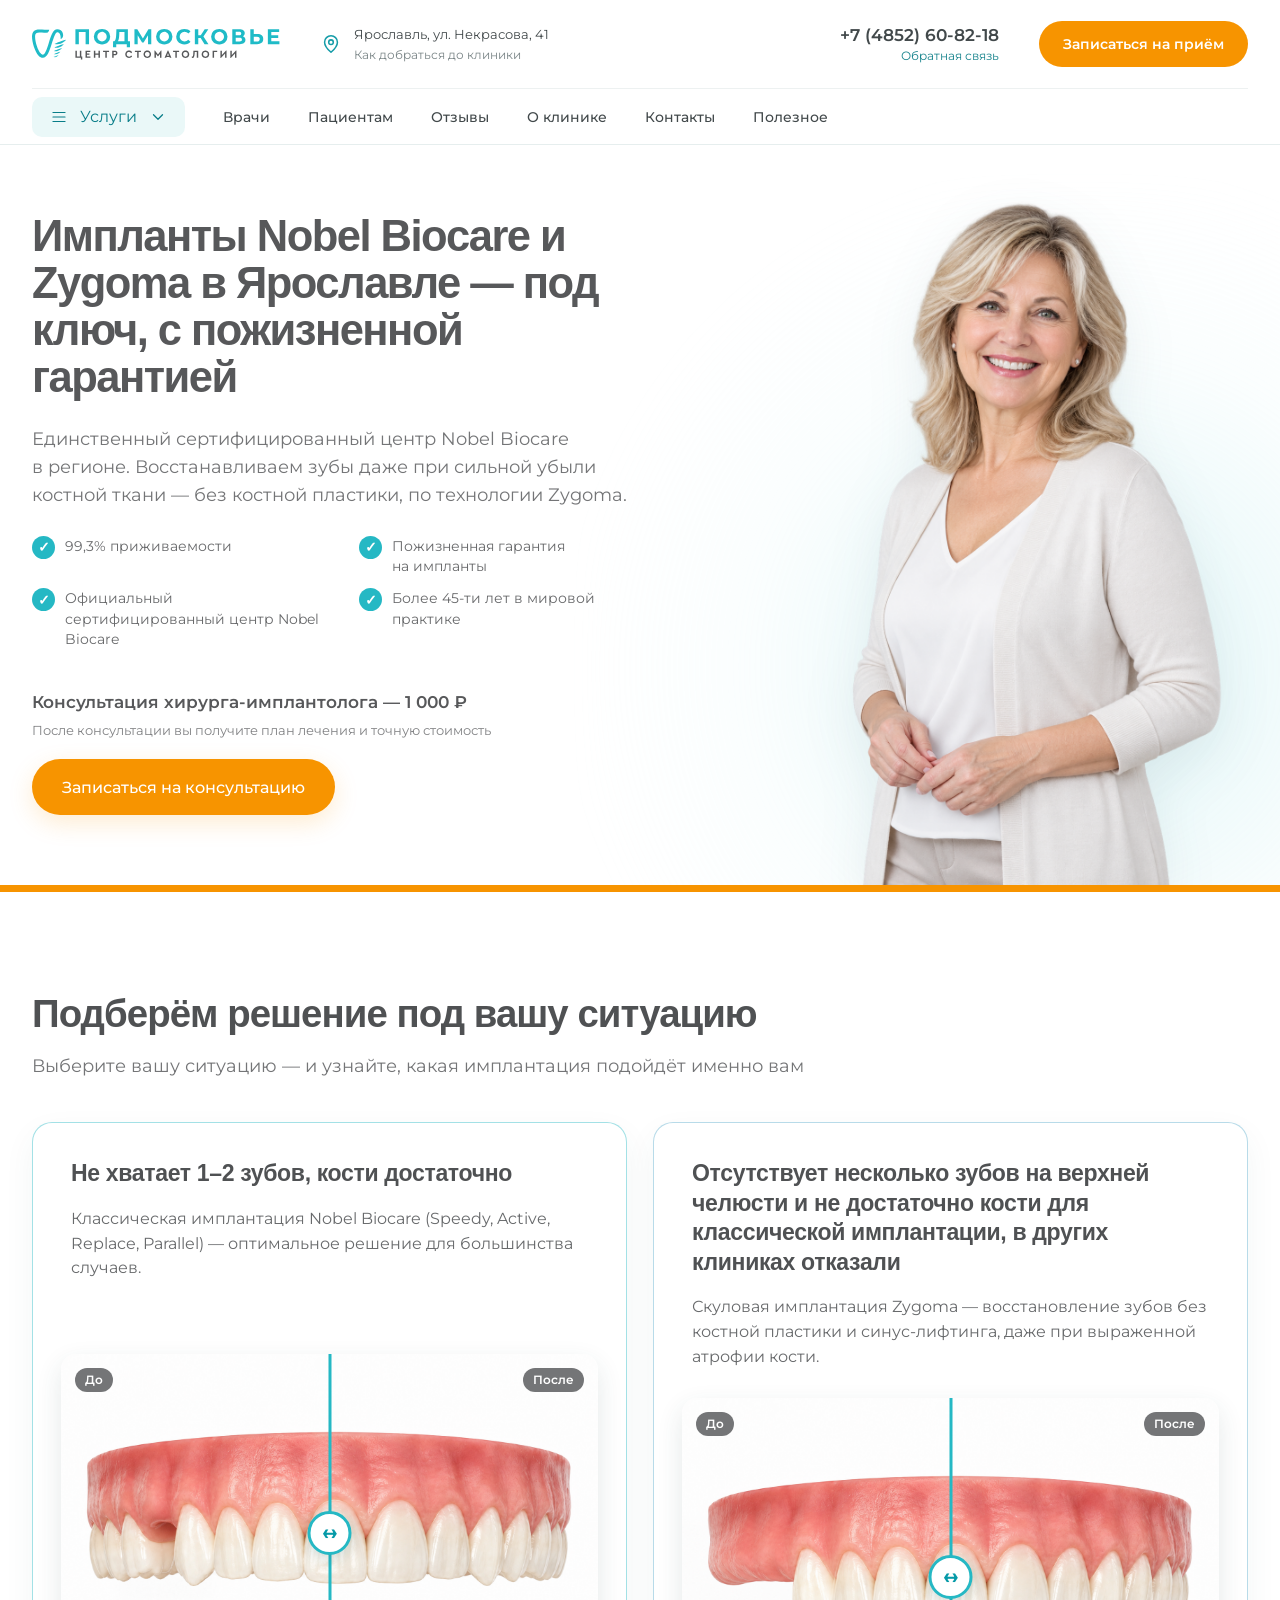
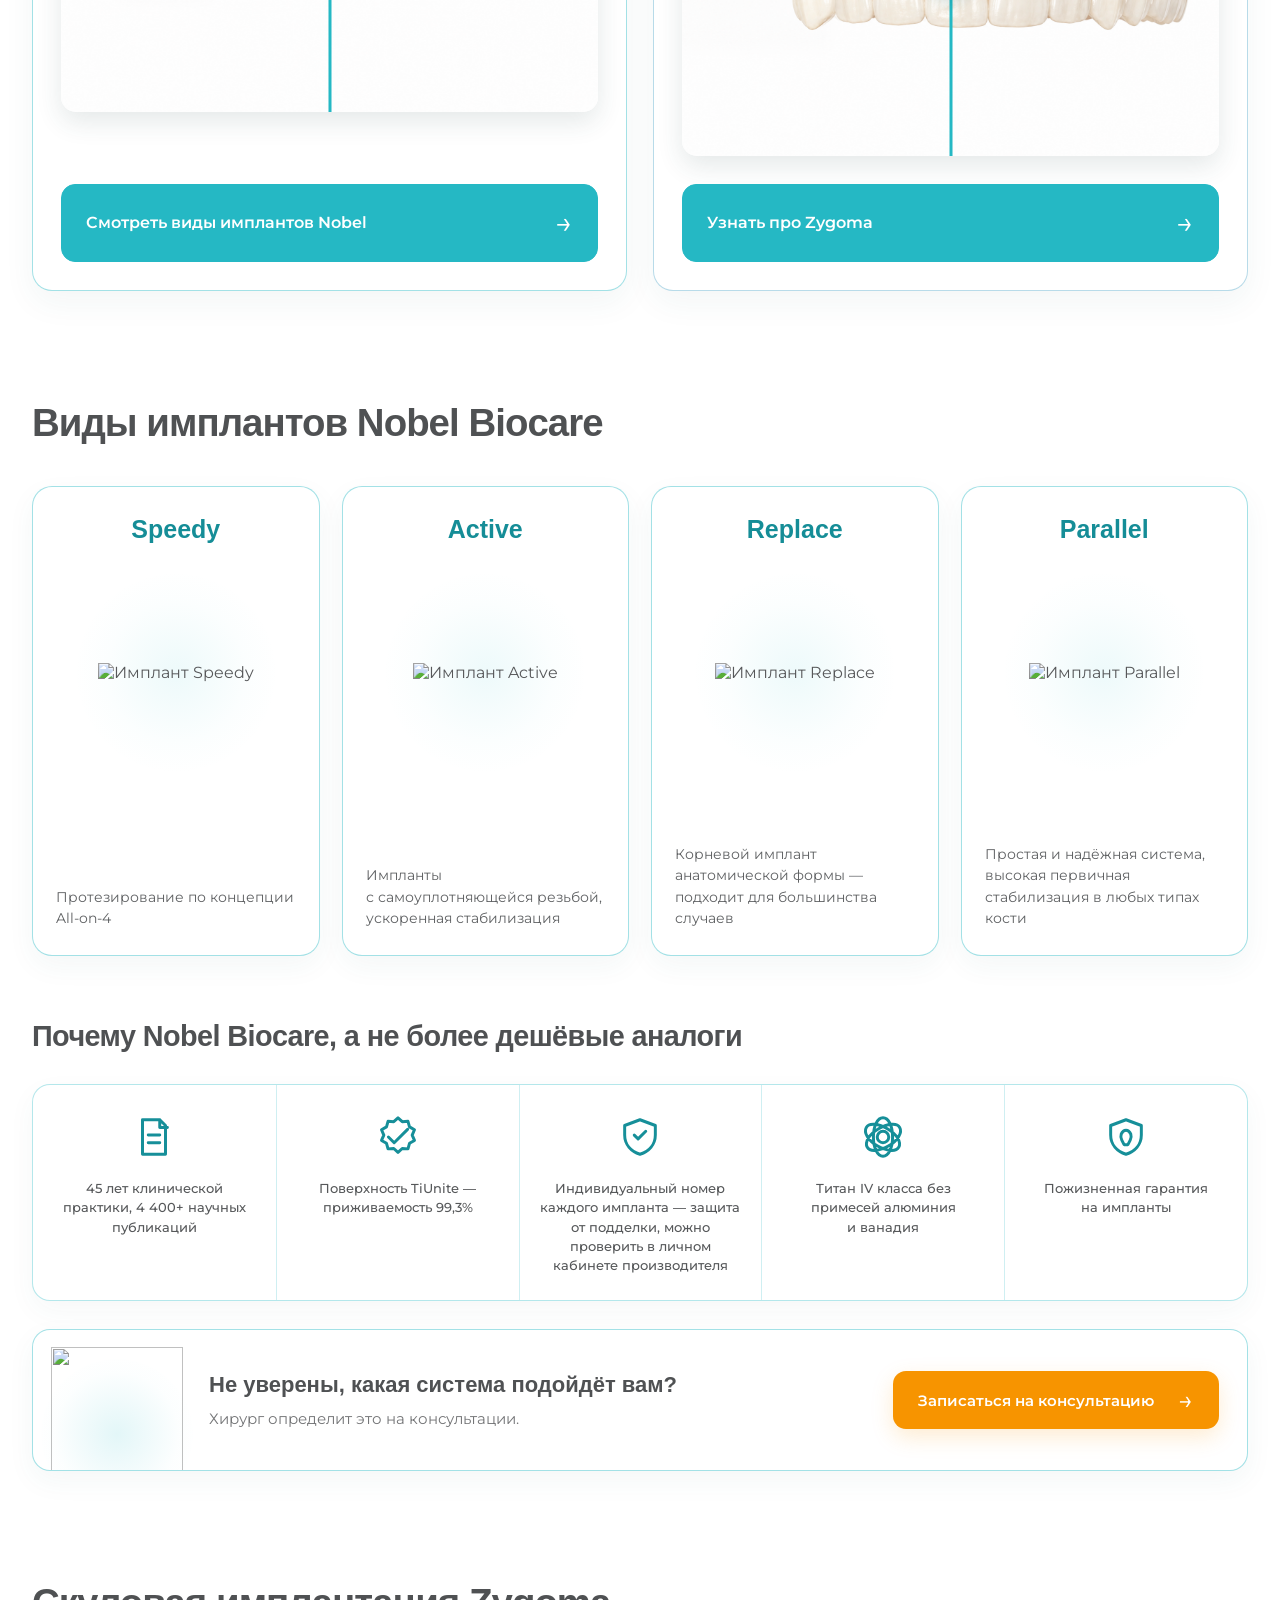
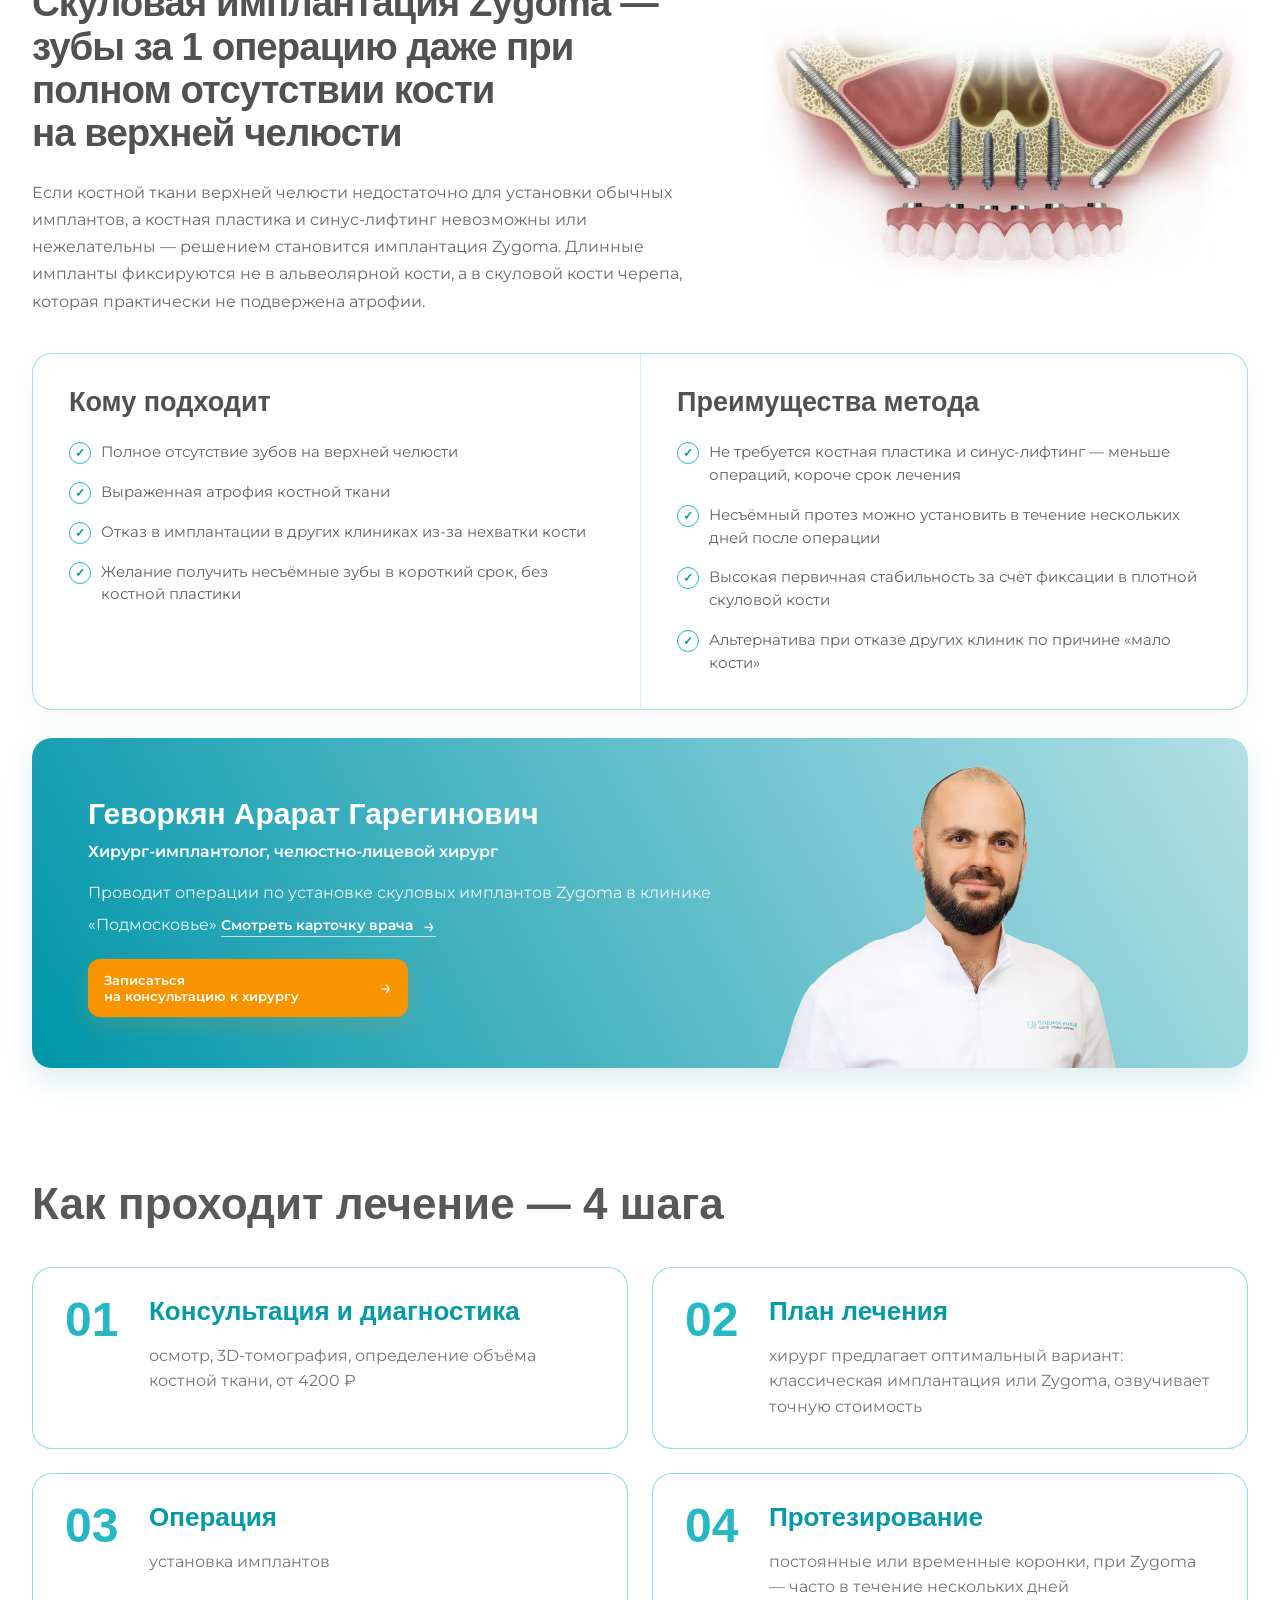
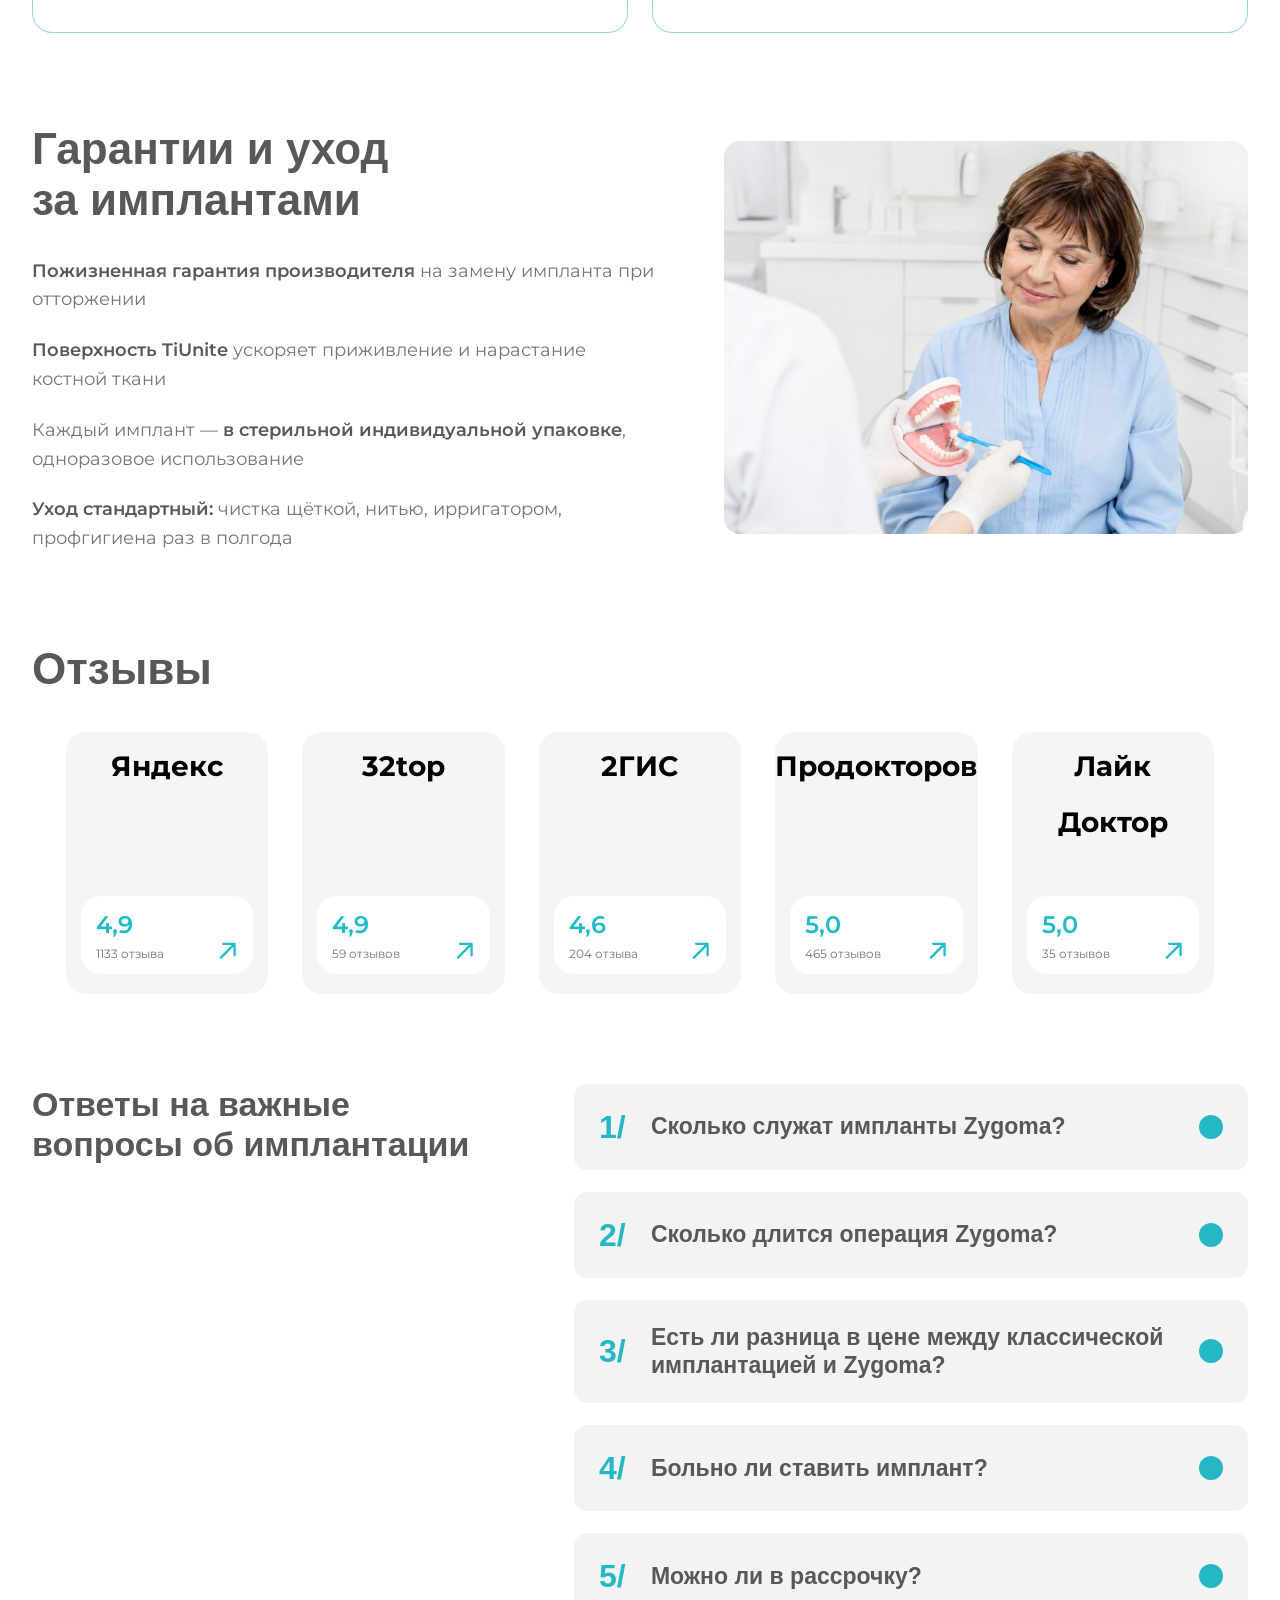
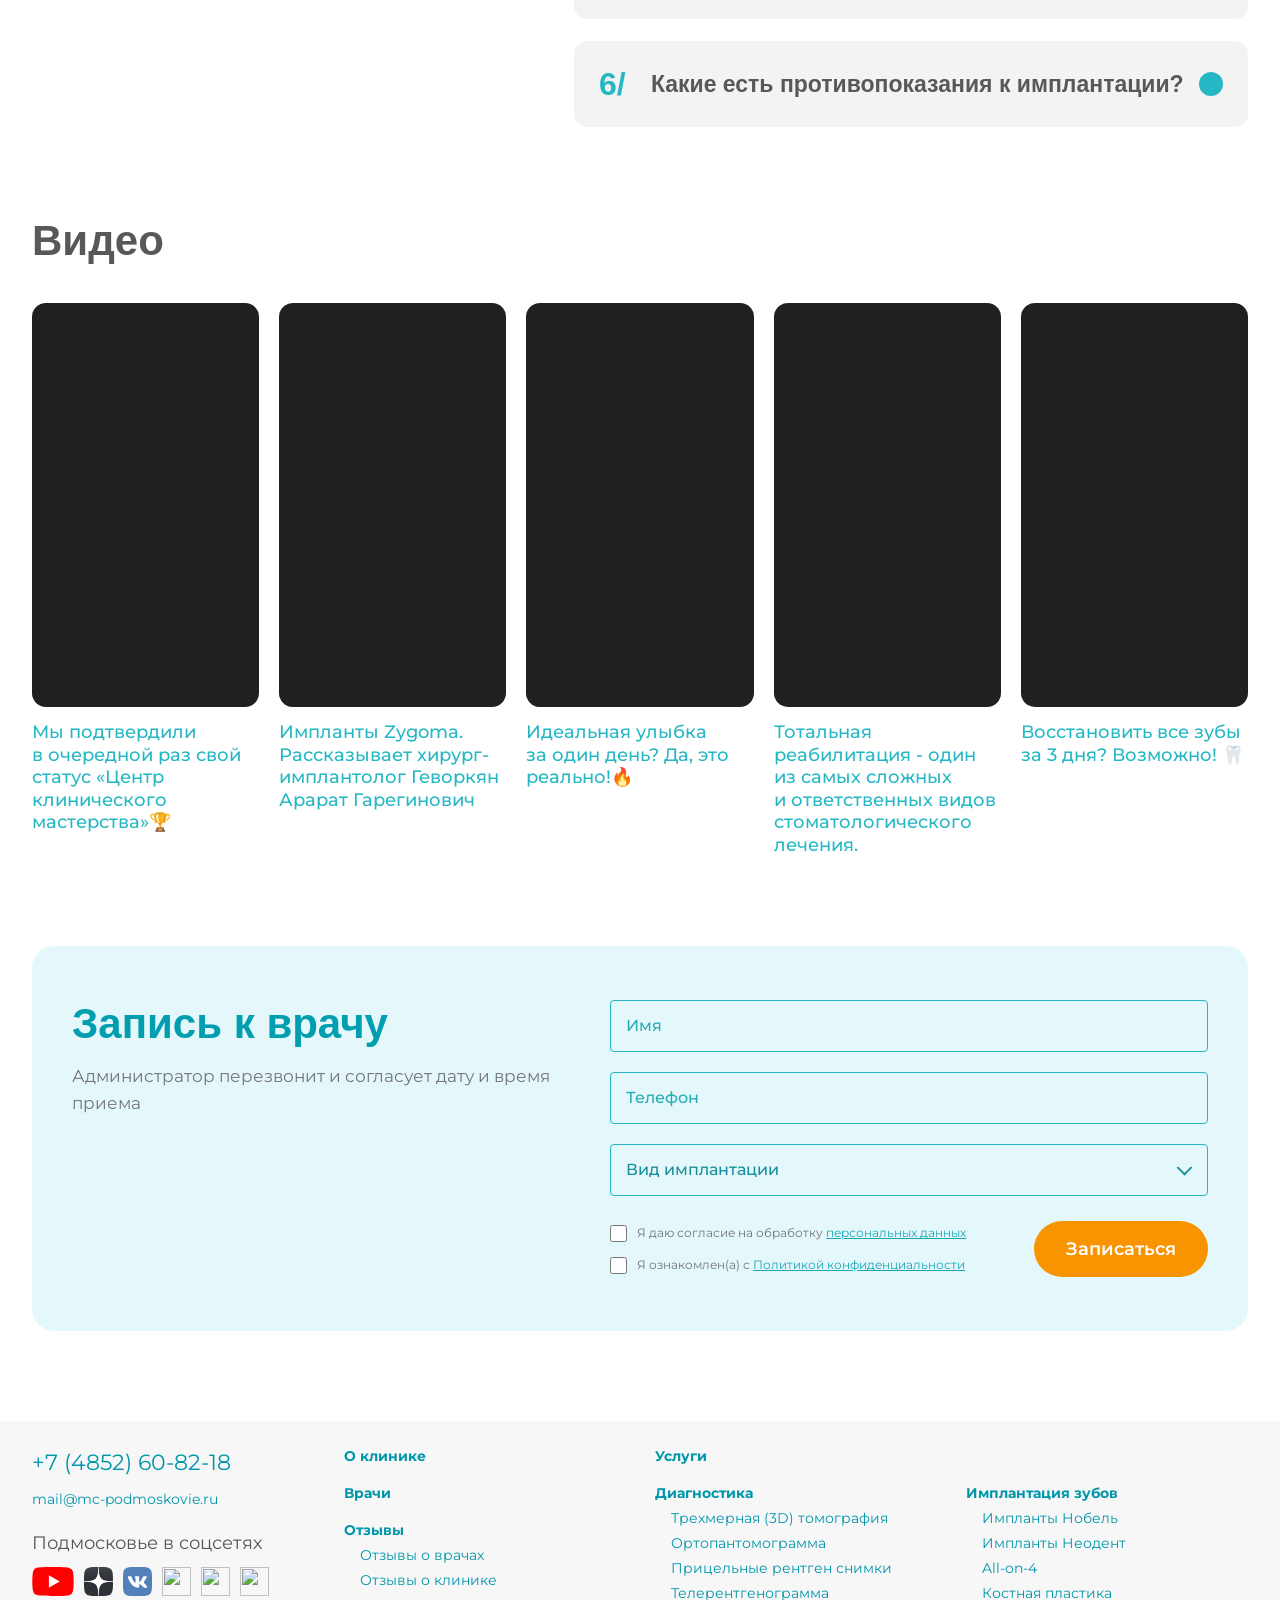
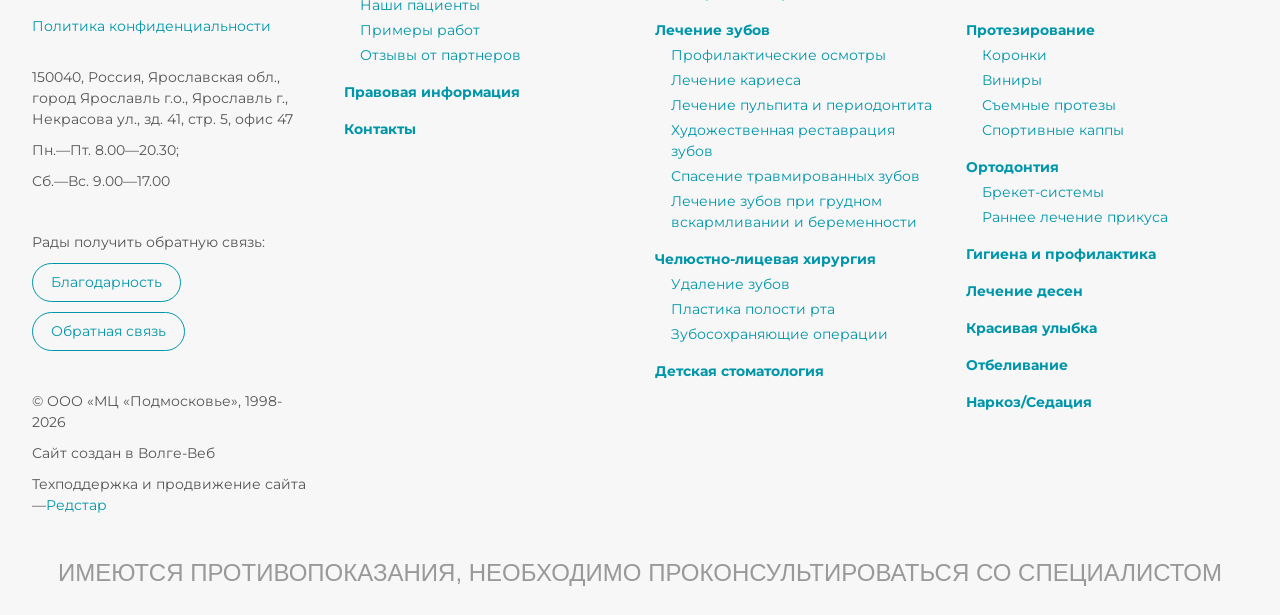
==== commit b5fea4c2: "Apply new site header to published page" ====
--- a/index.html
+++ b/index.html
@@ -19,39 +19,57 @@
   <link rel="stylesheet" href="footer.css?v=1">
   <script src="script.js?v=responsive-select" defer></script>
   <script src="booking-strip.js?v=2-local" defer></script>
+  <link rel="stylesheet" href="header-preview.css?v=1">
+  <script src="header-preview.js?v=1" defer></script>
 </head>
 <body>
-  <!-- Visible header shell and labels are taken from the sedation-page GitHub repository. -->
-  <header class="header header--over" itemscope itemtype="https://schema.org/WPHeader">
-    <div class="header__wrapper">
-      <div class="header__logo1">
-        <a href="https://www.mc-podmoskovie.ru/" class="no-border" aria-label="Подмосковье — центр стоматологии">
-          <img src="assets/header-logo.svg" width="260" height="39" alt="Подмосковье — центр стоматологии">
-        </a>
-      </div>
-      <div class="header__menu">
-        <nav class="header-v" aria-label="Основная навигация">
-          <ul class="header-menu__wrapper">
-            <li class="header-menu__item"><a href="https://www.mc-podmoskovie.ru/doctors/">Врачи</a></li>
-            <li class="header-menu__item"><a href="https://www.mc-podmoskovie.ru/services/">Услуги</a></li>
-            <li class="header-menu__item"><a href="https://www.mc-podmoskovie.ru/patients/">Пациентам</a></li>
-            <li class="header-menu__item"><a href="https://www.mc-podmoskovie.ru/otzyvy/">Отзывы</a></li>
-            <li class="header-menu__item"><a href="https://www.mc-podmoskovie.ru/about/">О клинике</a></li>
-            <li class="header-menu__item"><a href="https://www.mc-podmoskovie.ru/contacts/">Контакты</a></li>
-            <li class="header-menu__item"><a href="https://www.mc-podmoskovie.ru/useful/">Полезное</a></li>
-          </ul>
-        </nav>
-      </div>
-      <div class="header__contacts">
-        <button class="header__mobile-button" type="button">Записаться</button>
-        <div class="header__desktop-contacts">
-          <button class="header__consultation" type="button"><b>Запись на консультацию</b></button>
-          <a class="header__phone" href="tel:+74852608218"><b>+7 (4852) 60-82-18</b></a>
-          <button class="header__feedback" type="button">Обратная связь</button>
-        </div>
-      </div>
+  <header class="pm-header" itemscope itemtype="https://schema.org/WPHeader">
+    <div class="pm-shell">
+      <div class="pm-top">
+        <a class="pm-logo" href="https://www.mc-podmoskovie.ru/" aria-label="Подмосковье — центр стоматологии"><img src="assets/header-logo.svg" width="260" height="39" alt="Подмосковье — центр стоматологии"></a>
+        <a class="pm-address" href="https://www.mc-podmoskovie.ru/contacts/"><svg class="pm-icon" viewBox="0 0 24 24" aria-hidden="true"><path d="M19 10c0 5-7 11-7 11S5 15 5 10a7 7 0 1 1 14 0Z"/><circle cx="12" cy="10" r="2.5"/></svg><span>Ярославль, ул. Некрасова, 41<small>Как добраться до клиники</small></span></a>
+        <div class="pm-contact"><a class="pm-phone" href="tel:+74852608218">+7 (4852) 60-82-18</a><a class="pm-feedback" href="https://www.mc-podmoskovie.ru/contacts/">Обратная связь</a></div>
+        <button class="pm-book" type="button" data-pm-book>Записаться на приём</button>
+        <div class="pm-mobile-actions"><a class="pm-icon-button" href="tel:+74852608218" aria-label="Позвонить в клинику"><svg class="pm-icon" viewBox="0 0 24 24" aria-hidden="true"><path d="M5 3h4l2 5-3 2a15 15 0 0 0 6 6l2-3 5 2v4a2 2 0 0 1-2 2C10 21 3 14 3 5a2 2 0 0 1 2-2Z"/></svg></a><button class="pm-icon-button" type="button" data-pm-open="menu" aria-haspopup="dialog" aria-expanded="false" aria-controls="pm-navigation" aria-label="Открыть меню"><svg class="pm-icon" viewBox="0 0 24 24" aria-hidden="true"><path d="M4 6h16M4 12h16M4 18h16"/></svg></button></div>
+      </div>
+      <nav class="pm-nav" aria-label="Основная навигация"><button class="pm-services-toggle" type="button" data-pm-open="services" aria-haspopup="dialog" aria-expanded="false" aria-controls="pm-navigation"><svg class="pm-icon" viewBox="0 0 24 24" aria-hidden="true"><path d="M4 6h16M4 12h16M4 18h16"/></svg>Услуги<svg class="pm-icon" viewBox="0 0 24 24" aria-hidden="true"><path d="m6 9 6 6 6-6"/></svg></button><a href="https://www.mc-podmoskovie.ru/doctors/">Врачи</a>
+<a href="https://www.mc-podmoskovie.ru/patients/">Пациентам</a>
+<a href="https://www.mc-podmoskovie.ru/otzyvy/">Отзывы</a>
+<a href="https://www.mc-podmoskovie.ru/about/">О клинике</a>
+<a href="https://www.mc-podmoskovie.ru/contacts/">Контакты</a>
+<a href="https://www.mc-podmoskovie.ru/useful/">Полезное</a></nav>
+      <div class="pm-mobile-quick"><button class="pm-services-toggle" type="button" data-pm-open="services" aria-haspopup="dialog" aria-expanded="false" aria-controls="pm-navigation"><svg class="pm-icon" viewBox="0 0 24 24" aria-hidden="true"><path d="M4 6h16M4 12h16M4 18h16"/></svg>Услуги<svg class="pm-icon" viewBox="0 0 24 24" aria-hidden="true"><path d="m6 9 6 6 6-6"/></svg></button><button class="pm-book" type="button" data-pm-book>Записаться</button></div>
     </div>
   </header>
+  <dialog class="pm-navigation" id="pm-navigation" aria-labelledby="pm-panel-title">
+    <div class="pm-panel-head"><button class="pm-icon-button" type="button" data-pm-back aria-label="Назад в меню" hidden><svg class="pm-icon" viewBox="0 0 24 24" aria-hidden="true"><path d="m14 6-6 6 6 6M8 12h12"/></svg></button><h2 id="pm-panel-title">Услуги</h2><a class="pm-all-services" href="https://www.mc-podmoskovie.ru/services/">Все услуги <span aria-hidden="true">↗</span></a><button class="pm-icon-button" type="button" data-pm-close aria-label="Закрыть меню"><svg class="pm-icon" viewBox="0 0 24 24" aria-hidden="true"><path d="m6 6 12 12M6 18 18 6"/></svg></button></div>
+    <div class="pm-panel-body">
+      <div data-pm-menu-view hidden><nav class="pm-menu-links" aria-label="Мобильная навигация"><button type="button" data-pm-open="services">Услуги<svg class="pm-icon" viewBox="0 0 24 24" aria-hidden="true"><path d="m6 9 6 6 6-6"/></svg></button><a href="https://www.mc-podmoskovie.ru/doctors/">Врачи</a>
+<a href="https://www.mc-podmoskovie.ru/patients/">Пациентам</a>
+<a href="https://www.mc-podmoskovie.ru/otzyvy/">Отзывы</a>
+<a href="https://www.mc-podmoskovie.ru/about/">О клинике</a>
+<a href="https://www.mc-podmoskovie.ru/contacts/">Контакты</a>
+<a href="https://www.mc-podmoskovie.ru/useful/">Полезное</a></nav><div class="pm-menu-footer"><a class="pm-phone" href="tel:+74852608218">+7 (4852) 60-82-18</a><p>Ярославль, ул. Некрасова, 41</p><button class="pm-book" type="button" data-pm-book>Записаться на приём</button></div></div>
+      <div data-pm-services-view><div class="pm-service-grid"><details class="pm-service-group"><summary><img class="pm-category-icon" src="assets/service-icons/diagnostics.svg" width="32" height="32" alt="" aria-hidden="true"><span>Диагностика</span></summary><div class="pm-service-links"><a href="https://www.mc-podmoskovie.ru/services/diagnostics/3d/">Трехмерная (3D) томография</a>
+<a href="https://www.mc-podmoskovie.ru/services/diagnostics/ortopantomogramma/">Ортопантомограмма</a>
+<a href="https://www.mc-podmoskovie.ru/services/diagnostics/roentgen/">Прицельные рентген снимки</a>
+<a href="https://www.mc-podmoskovie.ru/services/diagnostics/telerentgenogramma/">Телерентгенограмма</a><a class="pm-direction" href="https://www.mc-podmoskovie.ru/services/diagnostics/">Все услуги направления <span aria-hidden="true">↗</span></a></div></details><details class="pm-service-group"><summary><img class="pm-category-icon" src="assets/service-icons/therapeutic.svg" width="32" height="32" alt="" aria-hidden="true"><span>Лечение зубов</span></summary><div class="pm-service-links"><a href="https://www.mc-podmoskovie.ru/services/therapeutic/profilakticheskie-osmotry/">Профосмотр</a>
+<a href="https://www.mc-podmoskovie.ru/services/therapeutic/caries/">Лечение кариеса</a>
+<a href="https://www.mc-podmoskovie.ru/services/therapeutic/pulpitis/">Лечение каналов / пульпита</a>
+<a href="https://www.mc-podmoskovie.ru/services/therapeutic/restoration-of-teeth/">Художественная реставрация</a>
+<a href="https://www.mc-podmoskovie.ru/services/therapeutic/spasenie-travmirovannykh-zubov/">Спасение травмированных зубов</a>
+<a href="https://www.mc-podmoskovie.ru/services/therapeutic/lechenie-zubov-pri-grudnom-vskarmlivanii-i-beremennosti/">Лечение зубов при беременности</a><a class="pm-direction" href="https://www.mc-podmoskovie.ru/services/therapeutic/">Все услуги направления <span aria-hidden="true">↗</span></a></div></details><details class="pm-service-group"><summary><img class="pm-category-icon" src="assets/service-icons/implant.svg" width="32" height="32" alt="" aria-hidden="true"><span>Имплантация зубов</span></summary><div class="pm-service-links"><a href="https://www.mc-podmoskovie.ru/services/implant/implant-nobel-biocar/">Имплант-система Нобель</a>
+<a href="https://www.mc-podmoskovie.ru/services/implant/implant-neodent/">Имплант-система Неодент</a>
+<a href="https://www.mc-podmoskovie.ru/services/implant/all-on-4-all-on-6/">All-on-4</a>
+<a href="https://www.mc-podmoskovie.ru/services/implant/sinus-lifting/">Костная пластика</a><a class="pm-direction" href="https://www.mc-podmoskovie.ru/services/implant/">Все услуги направления <span aria-hidden="true">↗</span></a></div></details><details class="pm-service-group"><summary><img class="pm-category-icon" src="assets/service-icons/orthopaedy.svg" width="32" height="32" alt="" aria-hidden="true"><span>Протезирование</span></summary><div class="pm-service-links"><a href="https://www.mc-podmoskovie.ru/services/orthopaedy/koronki/">Коронки</a>
+<a href="https://www.mc-podmoskovie.ru/services/orthopaedy/veneers/">Виниры и вкладки</a>
+<a href="https://www.mc-podmoskovie.ru/services/orthopaedy/clasp/">Бюгельные зубные протезы</a>
+<a href="https://www.mc-podmoskovie.ru/services/orthopaedy/sportivnye-kappy/">Спортивные каппы</a><a class="pm-direction" href="https://www.mc-podmoskovie.ru/services/orthopaedy/">Все услуги направления <span aria-hidden="true">↗</span></a></div></details><details class="pm-service-group"><summary><img class="pm-category-icon" src="assets/service-icons/surgery.svg" width="32" height="32" alt="" aria-hidden="true"><span>Хирургия</span></summary><div class="pm-service-links"><a href="https://www.mc-podmoskovie.ru/services/surgery/udalenie-zubov/">Удаление зубов</a>
+<a href="https://www.mc-podmoskovie.ru/services/surgery/plastika-polosti-rta/">Пластика полости рта</a>
+<a href="https://www.mc-podmoskovie.ru/services/surgery/zubosohranyayuschie_operations/">Зубосохраняющие операции</a><a class="pm-direction" href="https://www.mc-podmoskovie.ru/services/surgery/">Все услуги направления <span aria-hidden="true">↗</span></a></div></details><details class="pm-service-group"><summary><img class="pm-category-icon" src="assets/service-icons/ortodont.svg" width="32" height="32" alt="" aria-hidden="true"><span>Ортодонтия</span></summary><div class="pm-service-links"><a href="https://www.mc-podmoskovie.ru/services/ortodont/bracket/">Брекет-системы</a>
+<a href="https://www.mc-podmoskovie.ru/services/ortodont/rannee-lechenie-prikusa/">Раннее лечение прикуса</a><a class="pm-direction" href="https://www.mc-podmoskovie.ru/services/ortodont/">Все услуги направления <span aria-hidden="true">↗</span></a></div></details><details class="pm-service-group"><summary><img class="pm-category-icon" src="assets/service-icons/childrens-dentistry.svg" width="32" height="32" alt="" aria-hidden="true"><span>Детская стоматология</span></summary><div class="pm-service-links"><a class="pm-direction" href="https://www.mc-podmoskovie.ru/services/childrens-dentistry/">Подробнее об услуге <span aria-hidden="true">↗</span></a></div></details><details class="pm-service-group"><summary><img class="pm-category-icon" src="assets/service-icons/gigiena-i-profilaktika.svg" width="32" height="32" alt="" aria-hidden="true"><span>Гигиена и профилактика</span></summary><div class="pm-service-links"><a class="pm-direction" href="https://www.mc-podmoskovie.ru/services/gigiena-i-profilaktika/professionalnaya-gigiena-polosti-rta/">Подробнее об услуге <span aria-hidden="true">↗</span></a></div></details><details class="pm-service-group"><summary><img class="pm-category-icon" src="assets/service-icons/parodont.svg" width="32" height="32" alt="" aria-hidden="true"><span>Лечение десен</span></summary><div class="pm-service-links"><a class="pm-direction" href="https://www.mc-podmoskovie.ru/services/parodont/">Подробнее об услуге <span aria-hidden="true">↗</span></a></div></details><details class="pm-service-group"><summary><img class="pm-category-icon" src="assets/service-icons/krasivaya-ulybka.svg" width="32" height="32" alt="" aria-hidden="true"><span>Красивая улыбка</span></summary><div class="pm-service-links"><a class="pm-direction" href="https://www.mc-podmoskovie.ru/services/krasivaya-ulybka/">Подробнее об услуге <span aria-hidden="true">↗</span></a></div></details><details class="pm-service-group"><summary><img class="pm-category-icon" src="assets/service-icons/sedatsiya.svg" width="32" height="32" alt="" aria-hidden="true"><span>Наркоз/Седация</span></summary><div class="pm-service-links"><a class="pm-direction" href="https://www.mc-podmoskovie.ru/services/sedatsiya/">Подробнее об услуге <span aria-hidden="true">↗</span></a></div></details><details class="pm-service-group"><summary><img class="pm-category-icon" src="assets/service-icons/whitening.svg" width="32" height="32" alt="" aria-hidden="true"><span>Отбеливание</span></summary><div class="pm-service-links"><a class="pm-direction" href="https://www.mc-podmoskovie.ru/services/whitening/">Подробнее об услуге <span aria-hidden="true">↗</span></a></div></details></div><a class="pm-service-all-mobile" href="https://www.mc-podmoskovie.ru/services/">Все услуги клиники <span aria-hidden="true">↗</span></a></div>
+    </div>
+  </dialog>
 
   <main>
     <section class="hero" aria-labelledby="hero-title">
--- a/header-preview.css
+++ b/header-preview.css
@@ -0,0 +1,88 @@
+.pm-header { position: relative; z-index: 60; background: #fff; color: #42494b; border-bottom: 1px solid #e6eeee; }
+.pm-header *, .pm-navigation * { box-sizing: border-box; }
+.pm-header a, .pm-navigation a { text-decoration: none; }
+.pm-header button, .pm-navigation button { font: inherit; }
+.pm-shell { width: min(calc(100% - 64px), 1320px); margin: auto; }
+.pm-top { min-height: 88px; display: flex; align-items: center; gap: 40px; }
+.pm-logo { flex: 0 0 auto; }
+.pm-logo img { display: block; width: 248px; height: auto; }
+.pm-address { display: flex; align-items: center; gap: 12px; font-size: 13px; line-height: 1.6; margin-right: auto; }
+.pm-address small { display: block; font-size: 12px; color: #7a8587; }
+.pm-icon { width: 22px; height: 22px; fill: none; stroke: currentColor; stroke-width: 1.65; stroke-linecap: round; stroke-linejoin: round; flex-shrink: 0; }
+.pm-address .pm-icon { color: #159ca8; }
+.pm-contact { text-align: right; }
+.pm-phone { display: block; white-space: nowrap; font-size: 17px; font-weight: 600; }
+.pm-feedback { border: 0; padding: 5px 0 0; color: #16838c; background: none; font-size: 12px !important; }
+.pm-book { display: inline-flex; justify-content: center; align-items: center; min-height: 46px; padding: 12px 24px; border: 0; border-radius: 26px; background: #f79400; color: white; font-size: 14px !important; font-weight: 600 !important; white-space: nowrap; }
+.pm-book:hover { background: #df8200; }
+.pm-nav { display: flex; align-items: center; gap: 38px; min-height: 56px; border-top: 1px solid #edf1f1; }
+.pm-nav > a, .pm-services-toggle { font-size: 14px; font-weight: 500; }
+.pm-nav > a { padding: 17px 0; }
+.pm-nav > a:hover, .pm-navigation a:hover { color: #078c99; }
+.pm-services-toggle { display: inline-flex; align-items: center; gap: 12px; min-height: 40px; padding: 0 18px; border: 0; border-radius: 10px; color: #087d88; background: #eaf8f8; }
+.pm-services-toggle .pm-icon { width: 18px; height: 18px; }
+.pm-services-toggle[aria-expanded="true"] { background: #d6f1f2; }
+.pm-mobile-actions, .pm-mobile-quick { display: none; }
+.pm-navigation { padding: 0; border: 1px solid #e7eeee; border-radius: 0 0 20px 20px; width: min(calc(100% - 64px), 1320px); max-width: none; max-height: calc(100dvh - 168px); margin: 144px auto 24px; color: #42494b; background: #fff; box-shadow: 0 24px 65px #163d4426; }
+.pm-navigation::backdrop { background: #1c373b42; }
+.pm-navigation[open] { display: flex; flex-direction: column; }
+.pm-panel-head { min-height: 76px; display: flex; align-items: center; gap: 16px; padding: 16px 30px; border-bottom: 1px solid #e8eeee; flex-shrink: 0; }
+.pm-panel-head h2 { margin: 0; font-size: 22px; font-weight: 600; letter-spacing: -.4px; }
+.pm-all-services { color: #138894; font-size: 13px; margin-left: auto; }
+.pm-icon-button { flex-shrink: 0; display: inline-flex; align-items: center; justify-content: center; width: 44px; height: 44px; border: 0; background: #f0f7f7; color: #188e99; border-radius: 50%; }
+.pm-icon-button:hover { background: #def0f1; }
+.pm-panel-body { overflow: auto; overscroll-behavior: contain; padding: 12px 30px 30px; }
+.pm-service-grid { display: grid; grid-template-columns: repeat(3, minmax(0, 1fr)); gap: 0 32px; align-items: start; }
+.pm-service-group { border-bottom: 1px solid #e6eeee; }
+.pm-category-icon { display: block; width: 32px; height: 32px; object-fit: contain; flex: 0 0 32px; }
+.pm-service-group summary > span { flex: 1; }
+.pm-service-group summary { display: flex; align-items: center; justify-content: space-between; gap: 12px; padding: 20px 0; list-style: none; cursor: pointer; font-size: 14px; font-weight: 600; line-height: 1.5; }
+.pm-service-group summary::-webkit-details-marker { display: none; }
+.pm-service-group summary::after { content: '+'; color: #168d97; font-size: 22px; font-weight: 400; }
+.pm-service-group[open] summary { color: #078994; }
+.pm-service-group[open] summary::after { content: '−'; }
+.pm-service-links { padding: 0 0 20px; display: grid; gap: 0; }
+.pm-service-links a { padding: 9px 0; font-size: 13px; line-height: 1.6; }
+.pm-service-links .pm-direction { color: #12858f; font-weight: 600; }
+.pm-menu-links { display: grid; }
+.pm-menu-links > a, .pm-menu-links > button { display: flex; justify-content: space-between; align-items: center; padding: 18px 0; min-height: 56px; border: 0; border-bottom: 1px solid #e6eeee; color: #42494b; background: none; text-align: left; font-size: 16px; }
+.pm-menu-footer { padding-top: 30px; display: grid; gap: 16px; }
+.pm-menu-footer p { margin: 0; font-size: 13px; line-height: 1.7; color: #738083; }
+.pm-menu-footer .pm-book { width: fit-content; }
+.pm-header a:focus-visible, .pm-header button:focus-visible, .pm-navigation a:focus-visible, .pm-navigation button:focus-visible, .pm-navigation summary:focus-visible { outline: 2px solid #0d8793; outline-offset: 4px; }
+.pm-navigation [hidden] { display: none !important; }
+body.pm-navigation-open { overflow: hidden; }
+@media (max-width: 1100px) {
+  .pm-top { gap: 24px; }
+  .pm-address { display: none; }
+  .pm-contact { margin-left: auto; }
+  .pm-nav { justify-content: space-between; gap: 20px; }
+}
+@media (max-width: 760px) {
+  .pm-shell { width: calc(100% - 32px); }
+  .pm-top { min-height: 76px; gap: 14px; }
+  .pm-logo { margin-right: auto; }
+  .pm-logo img { width: 193px; }
+  .pm-contact, .pm-top > .pm-book, .pm-nav { display: none; }
+  .pm-mobile-actions { display: flex; gap: 6px; }
+  .pm-mobile-actions .pm-icon-button { width: 42px; height: 42px; background: transparent; }
+  .pm-mobile-actions button.pm-icon-button { background: #eaf8f8; border-radius: 12px; }
+  .pm-mobile-quick { display: flex; align-items: center; justify-content: space-between; gap: 12px; padding: 0 0 14px; }
+  .pm-mobile-quick .pm-services-toggle { min-height: 40px; font-size: 13px; padding: 0 14px; }
+  .pm-mobile-quick .pm-book { min-height: 40px; padding: 10px 22px; font-size: 13px !important; }
+  .pm-navigation { width: 100%; height: 100dvh; max-height: 100dvh; margin: 0; border: 0; border-radius: 0; box-shadow: none; }
+  .pm-panel-head { min-height: 76px; padding: 14px 20px; gap: 12px; }
+  .pm-panel-head h2 { font-size: 22px; }
+  .pm-panel-head > [data-pm-close] { margin-left: auto; }
+  .pm-all-services { display: none; }
+  .pm-panel-body { padding: 0 22px calc(30px + env(safe-area-inset-bottom)); }
+  .pm-service-grid { display: block; }
+  .pm-service-group summary { padding: 18px 0; font-size: 15px; min-height: 62px; }
+  .pm-service-group[open] { margin: 0 -12px; padding: 0 12px; border-radius: 12px; background: #f0f9f9; border-bottom-color: transparent; }
+  .pm-service-links a { font-size: 14px; padding: 12px 4px; min-height: 44px; }
+  .pm-service-group[open] summary { padding-bottom: 8px; }
+  .pm-service-links { padding-bottom: 12px; }
+  .pm-service-all-mobile { display: inline-flex; padding: 20px 0; font-size: 14px; color: #12858f; font-weight: 500; }
+}
+@media (min-width: 761px) { .pm-service-all-mobile { display: none; } }
+@media (max-width: 360px) { .pm-logo img { width: 168px; } .pm-mobile-actions { gap: 0; } .pm-top { gap: 6px; } }
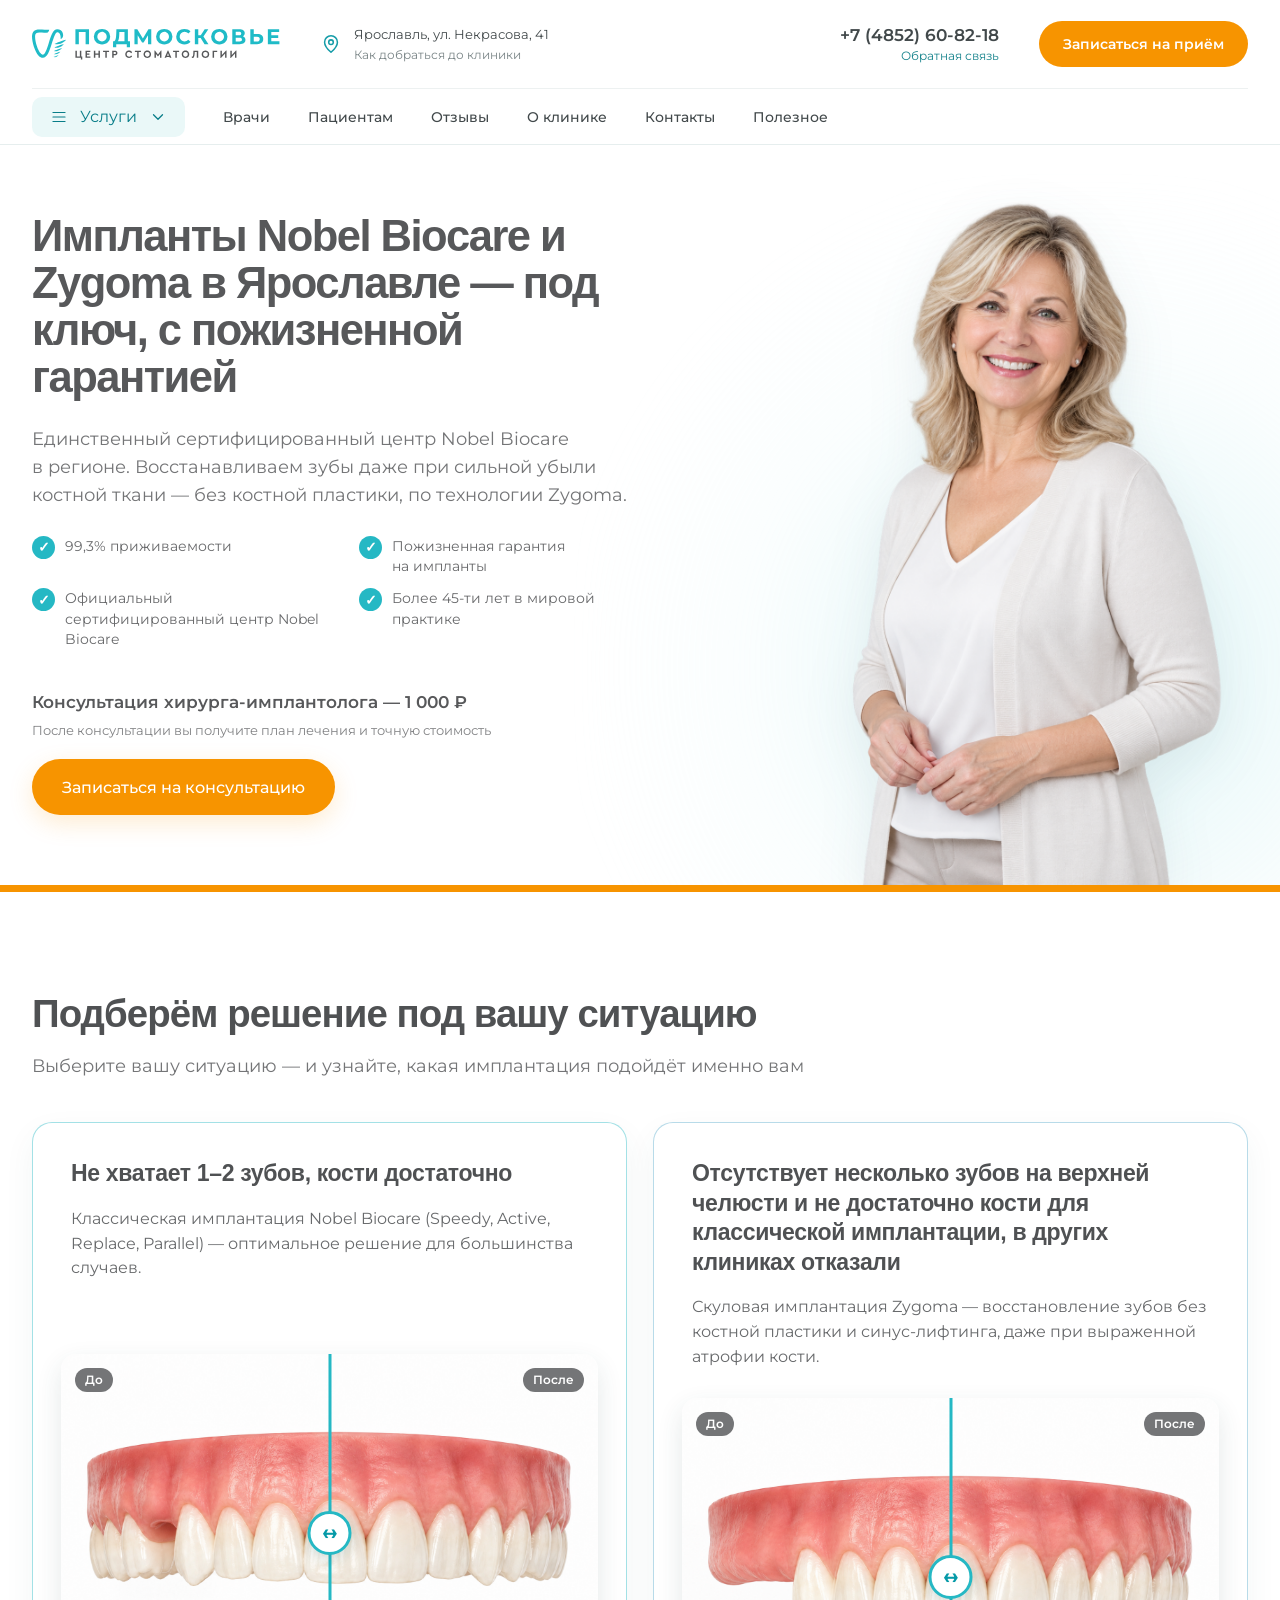
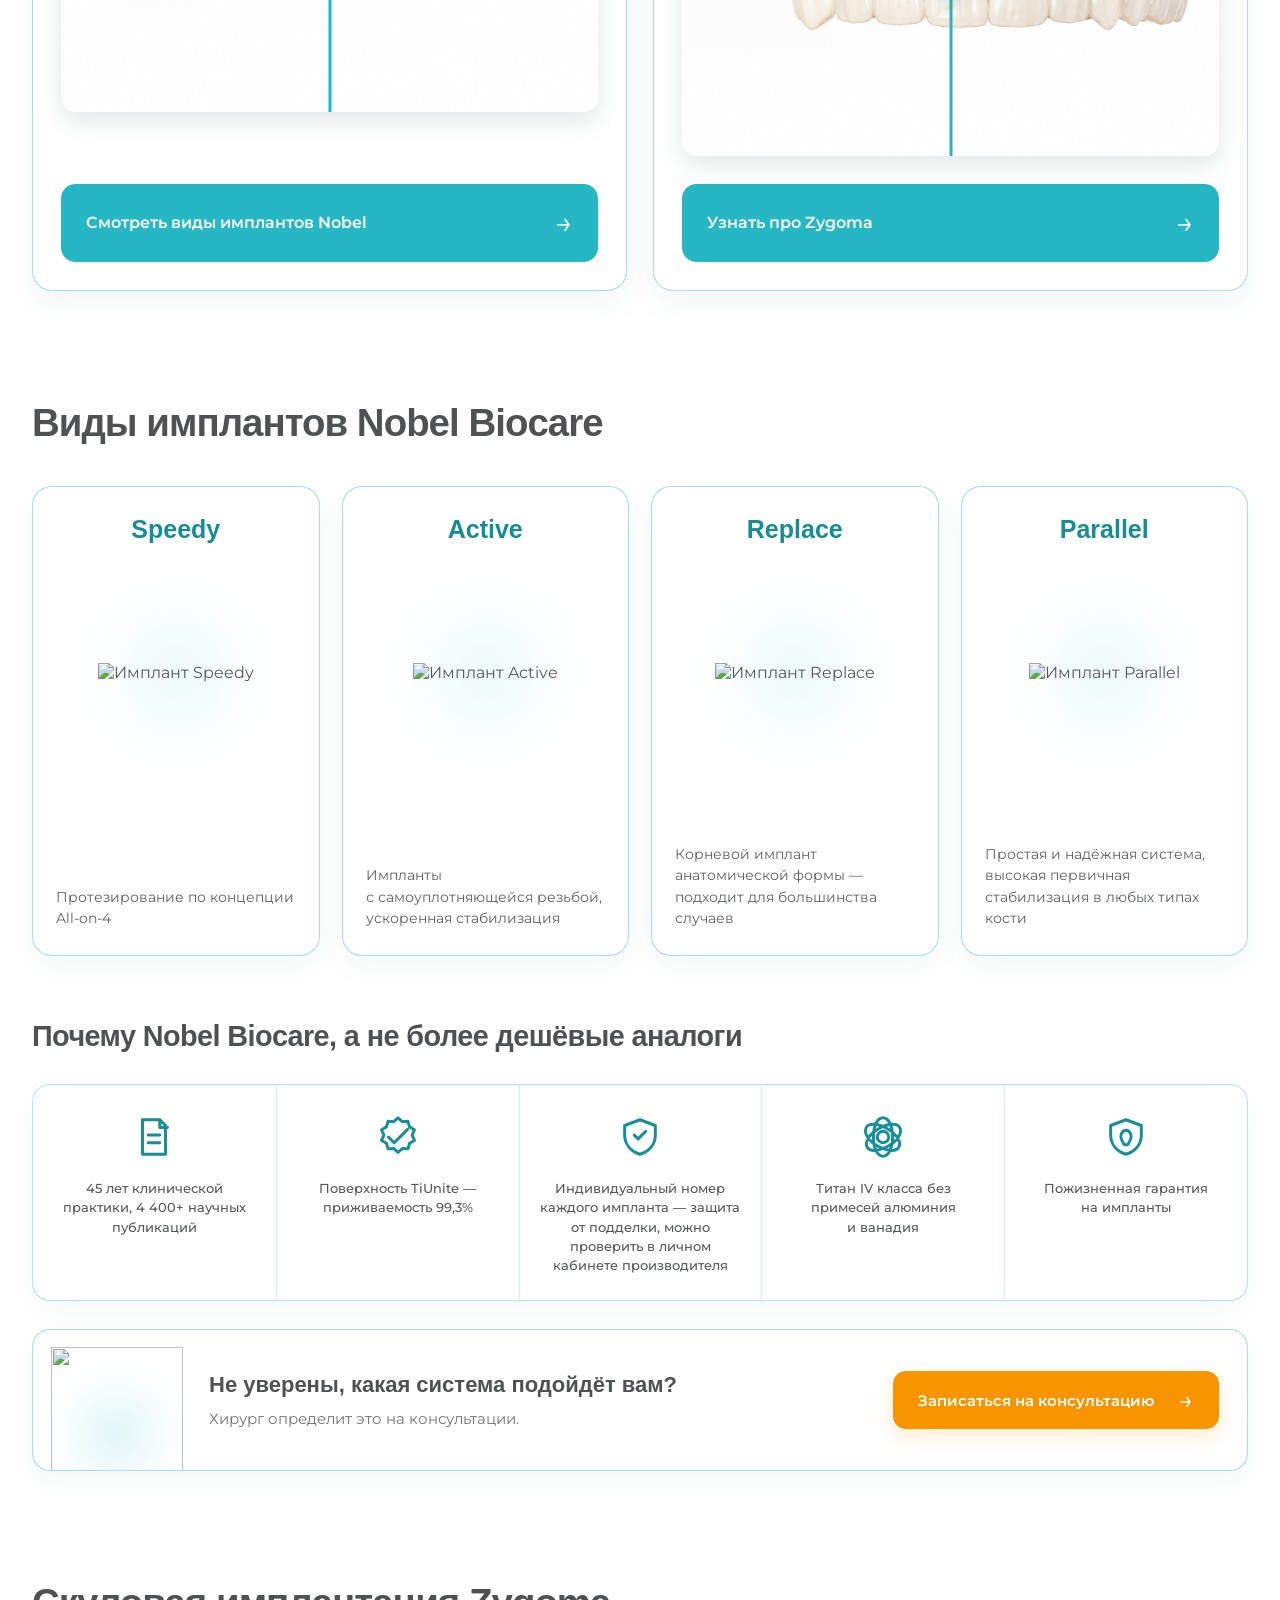
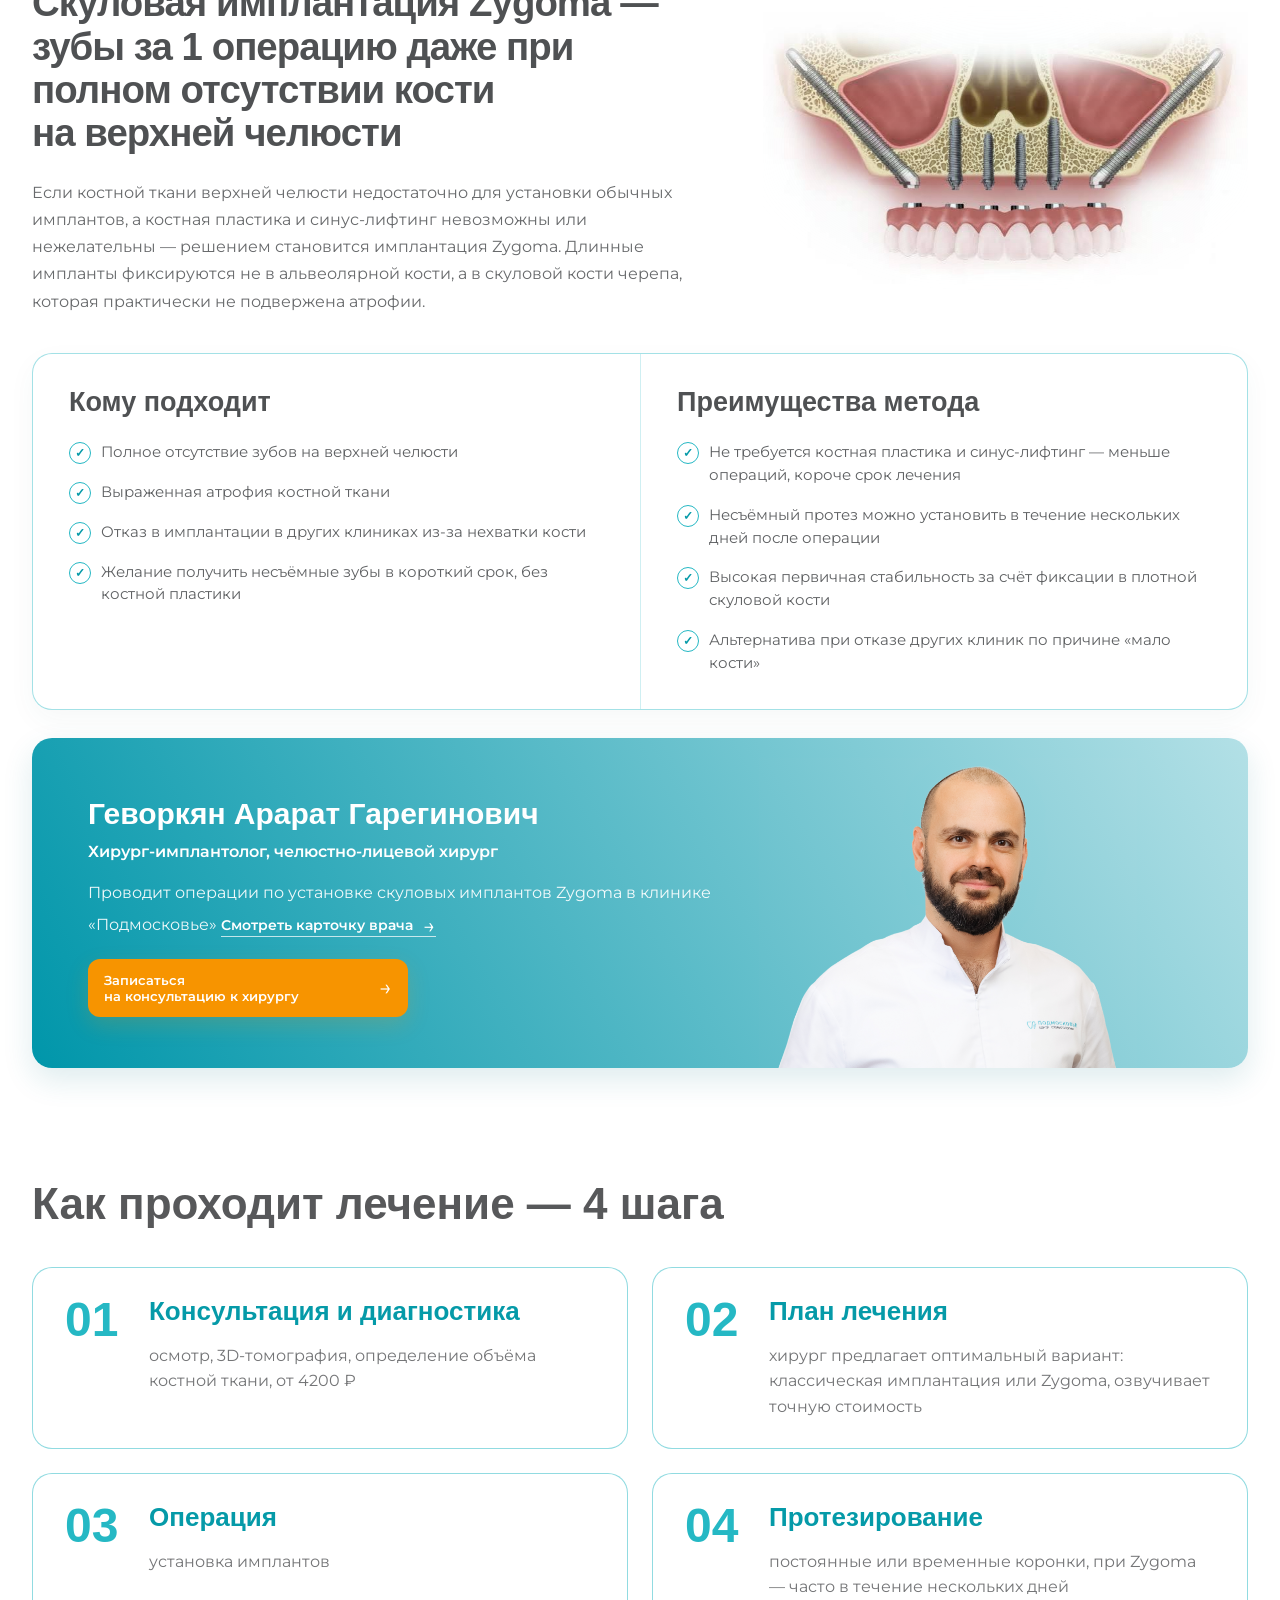
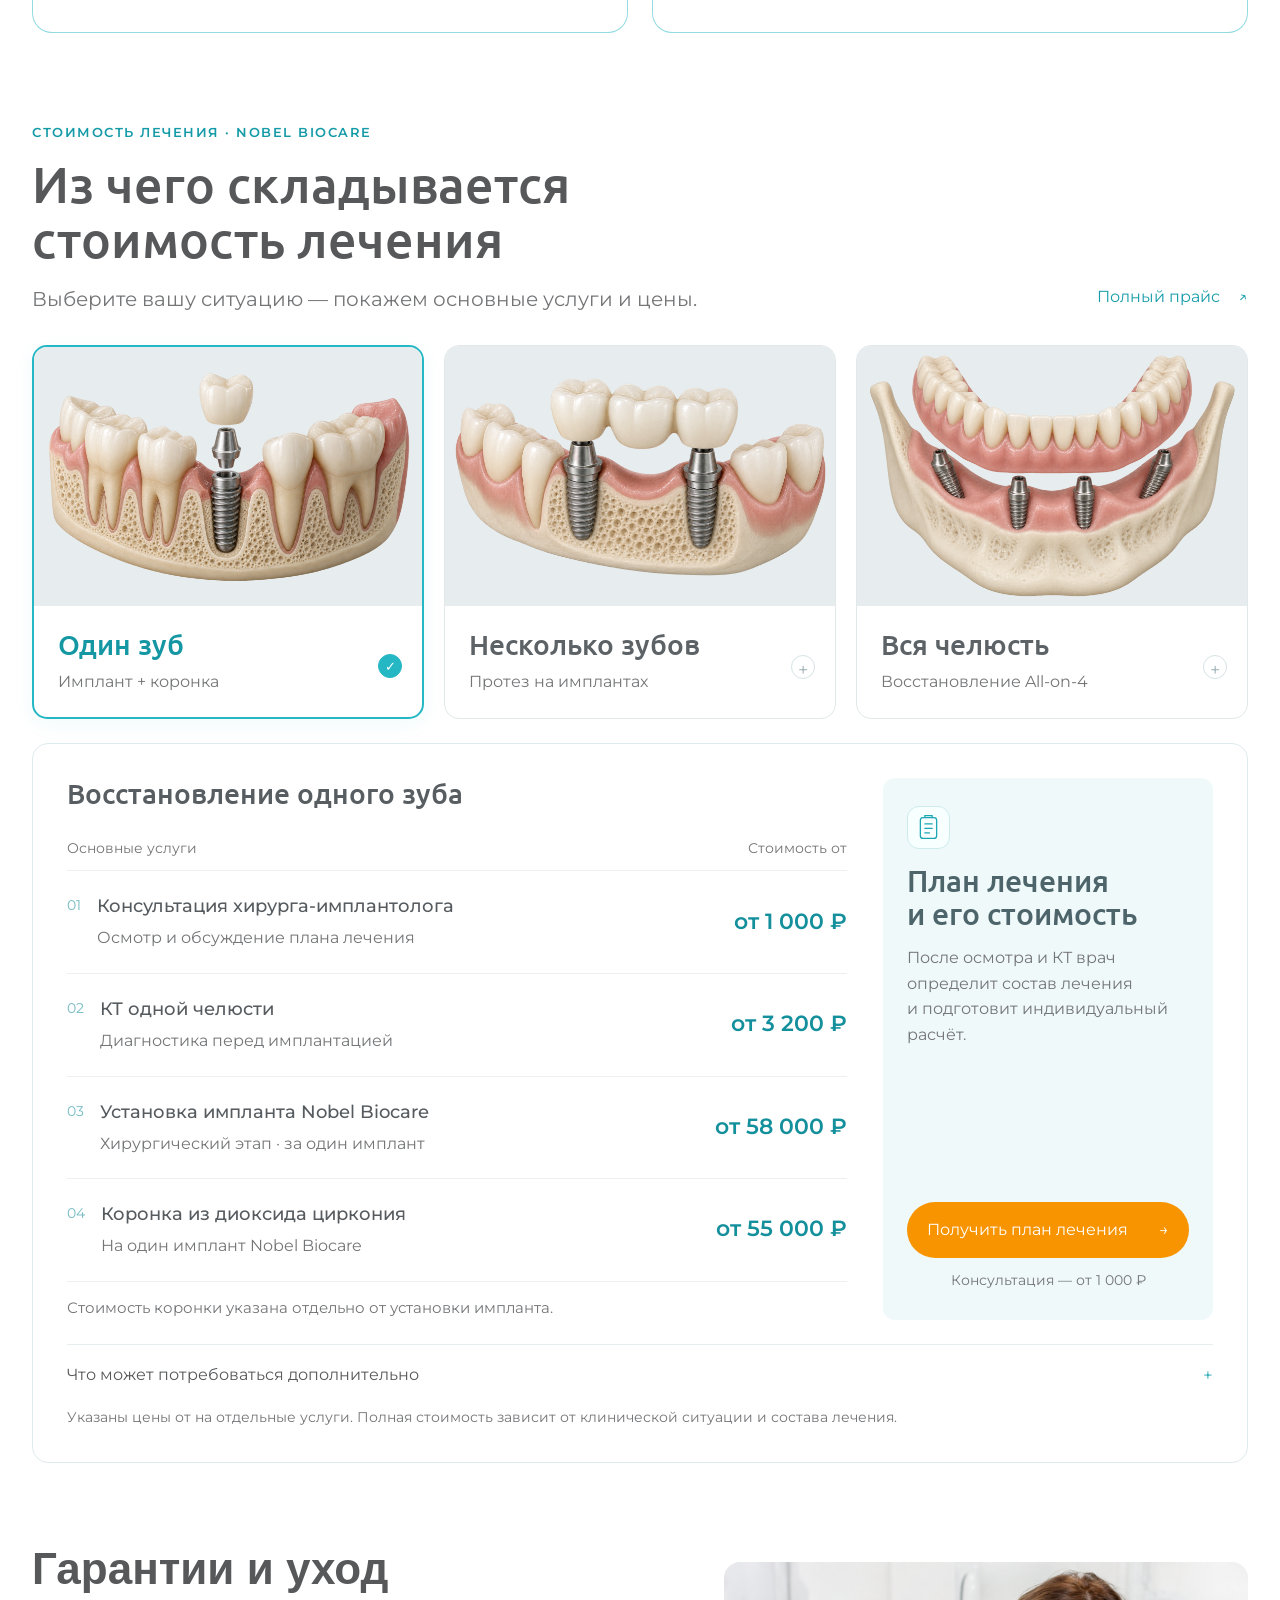
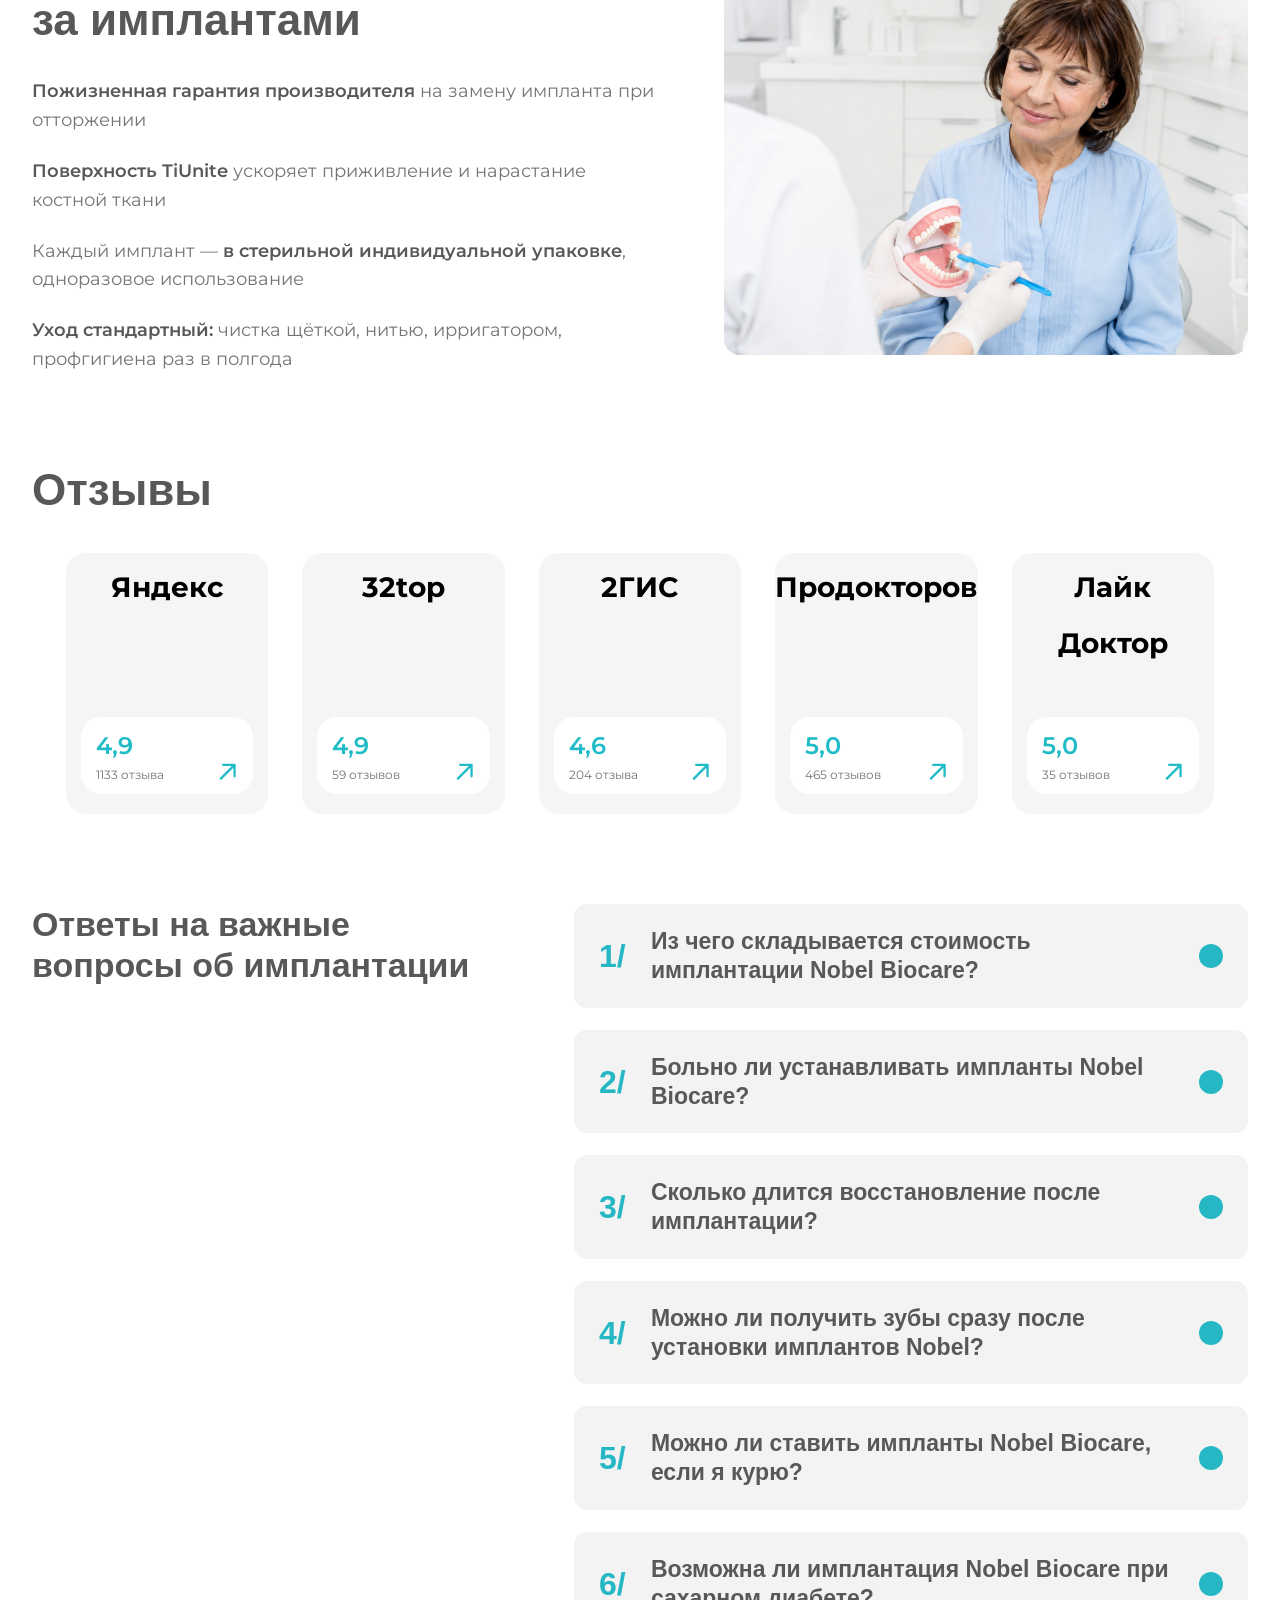
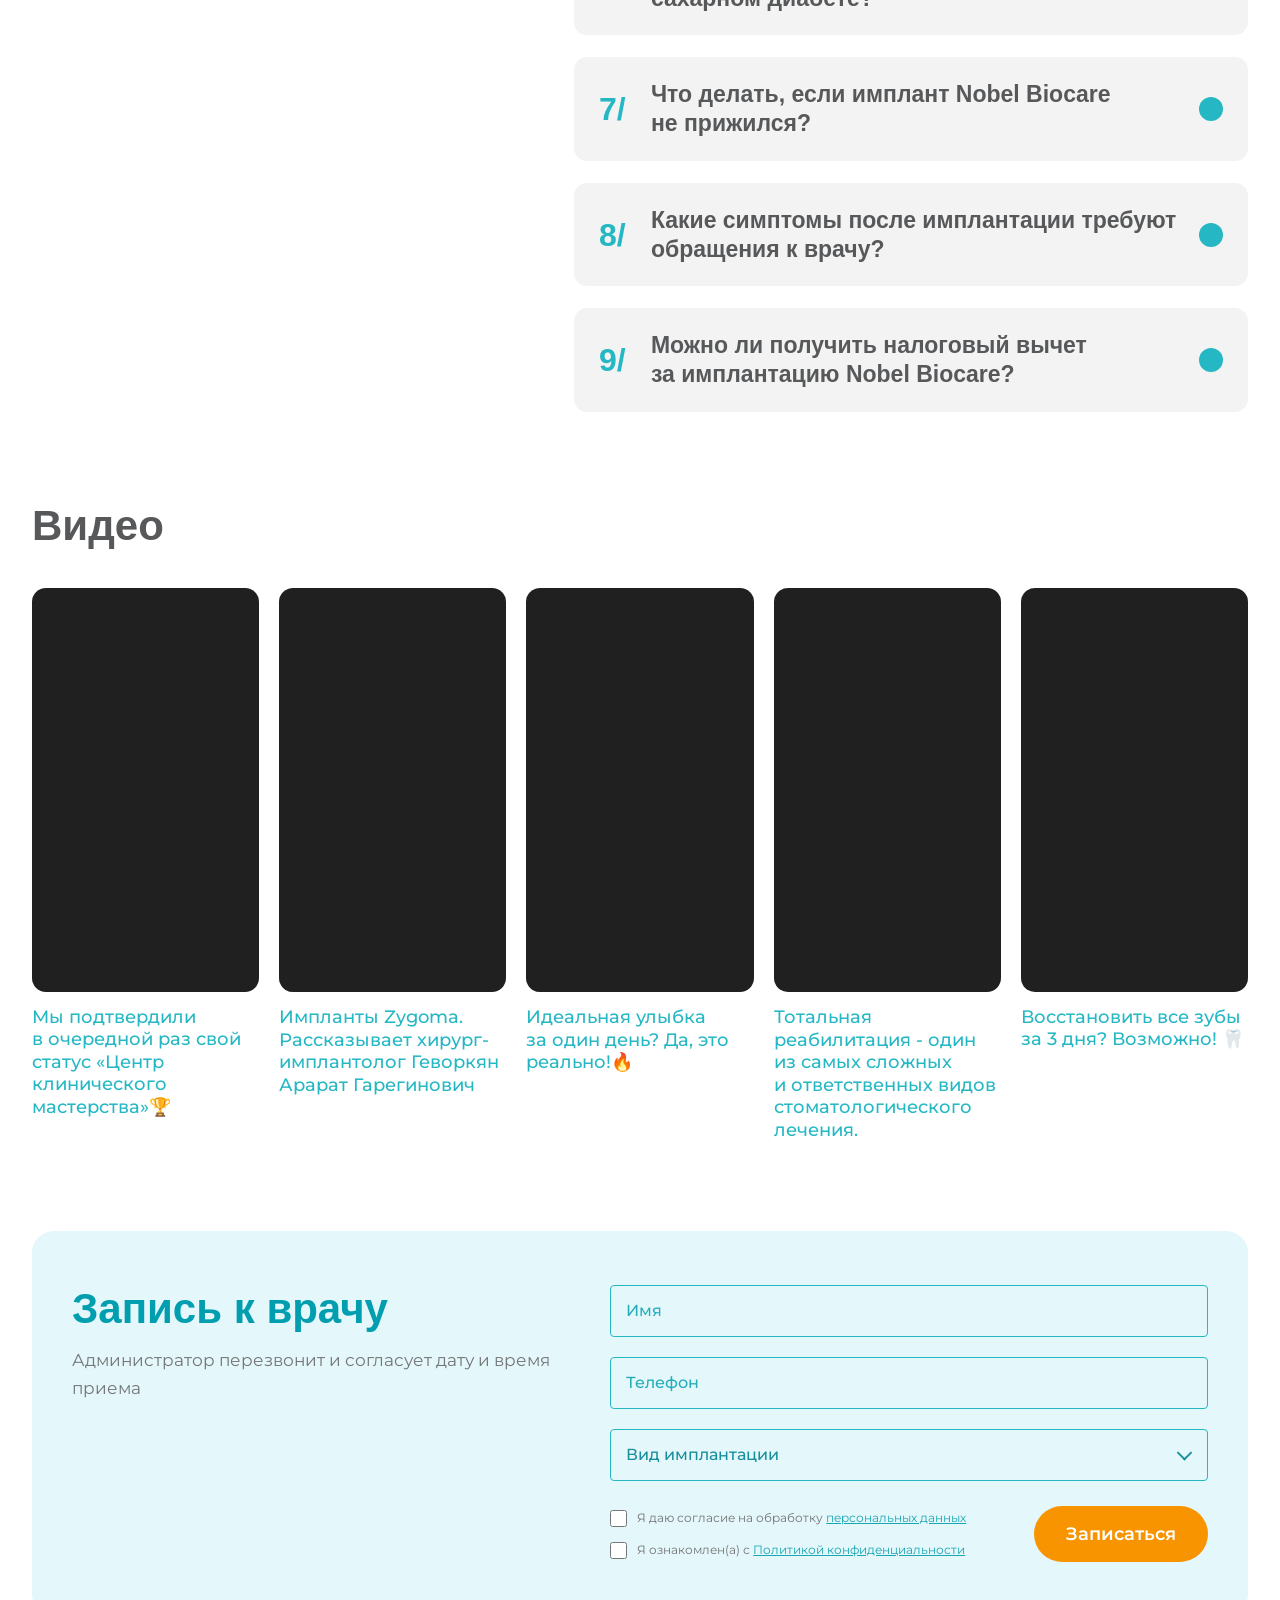
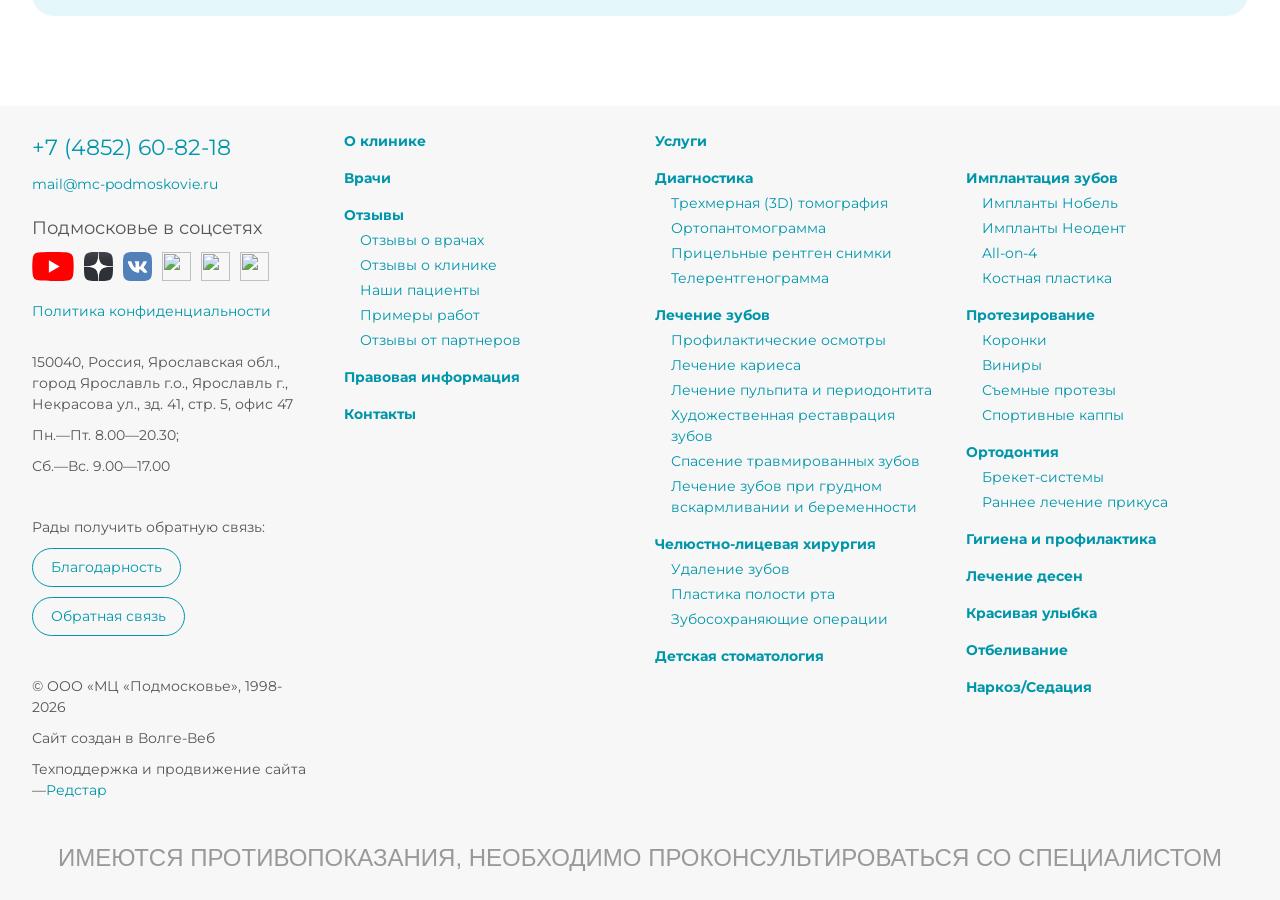
==== commit 374b8c8a: "feat: add treatment pricing and reviewed Nobel FAQ" ====
--- a/index.html
+++ b/index.html
@@ -11,6 +11,8 @@
   <link href="https://fonts.googleapis.com/css2?family=Montserrat:wght@400;500;600;700&display=swap" rel="stylesheet">
   <link rel="stylesheet" href="styles.css?v=hero-arial-20260904">
   <link rel="stylesheet" href="treatment-steps.css?v=2">
+  <link rel="stylesheet" href="pricing/treatment-cost.css">
+  <script src="pricing/pricing-component.js" defer></script>
   <link rel="stylesheet" href="implant-care.css?v=1">
   <link rel="stylesheet" href="reviews.css?v=2">
   <link rel="stylesheet" href="faq-contact.css?v=4">
@@ -19,11 +21,11 @@
   <link rel="stylesheet" href="footer.css?v=1">
   <script src="script.js?v=responsive-select" defer></script>
   <script src="booking-strip.js?v=2-local" defer></script>
-  <link rel="stylesheet" href="header-preview.css?v=1">
-  <script src="header-preview.js?v=1" defer></script>
+  <link rel="stylesheet" href="header-preview.css?v=5">
+  <script src="header-preview.js?v=3" defer></script>
 </head>
 <body>
-  <header class="pm-header" itemscope itemtype="https://schema.org/WPHeader">
+  <header data-pm-current-path="/services/implant/implant-nobel-biocar/" class="pm-header" itemscope itemtype="https://schema.org/WPHeader">
     <div class="pm-shell">
       <div class="pm-top">
         <a class="pm-logo" href="https://www.mc-podmoskovie.ru/" aria-label="Подмосковье — центр стоматологии"><img src="assets/header-logo.svg" width="260" height="39" alt="Подмосковье — центр стоматологии"></a>
@@ -42,32 +44,32 @@
     </div>
   </header>
   <dialog class="pm-navigation" id="pm-navigation" aria-labelledby="pm-panel-title">
-    <div class="pm-panel-head"><button class="pm-icon-button" type="button" data-pm-back aria-label="Назад в меню" hidden><svg class="pm-icon" viewBox="0 0 24 24" aria-hidden="true"><path d="m14 6-6 6 6 6M8 12h12"/></svg></button><h2 id="pm-panel-title">Услуги</h2><a class="pm-all-services" href="https://www.mc-podmoskovie.ru/services/">Все услуги <span aria-hidden="true">↗</span></a><button class="pm-icon-button" type="button" data-pm-close aria-label="Закрыть меню"><svg class="pm-icon" viewBox="0 0 24 24" aria-hidden="true"><path d="m6 6 12 12M6 18 18 6"/></svg></button></div>
+    <div class="pm-panel-head"><button class="pm-icon-button" type="button" data-pm-back aria-label="Назад в меню" hidden><svg class="pm-icon" viewBox="0 0 24 24" aria-hidden="true"><path d="m14 6-6 6 6 6M8 12h12"/></svg></button><h2 id="pm-panel-title">Услуги</h2><a class="pm-all-services" href="https://www.mc-podmoskovie.ru/services/">Все услуги <span class="pm-link-arrow" aria-hidden="true"></span></a><button class="pm-icon-button" type="button" data-pm-close aria-label="Закрыть меню"><svg class="pm-icon" viewBox="0 0 24 24" aria-hidden="true"><path d="m6 6 12 12M6 18 18 6"/></svg></button></div>
     <div class="pm-panel-body">
       <div data-pm-menu-view hidden><nav class="pm-menu-links" aria-label="Мобильная навигация"><button type="button" data-pm-open="services">Услуги<svg class="pm-icon" viewBox="0 0 24 24" aria-hidden="true"><path d="m6 9 6 6 6-6"/></svg></button><a href="https://www.mc-podmoskovie.ru/doctors/">Врачи</a>
 <a href="https://www.mc-podmoskovie.ru/patients/">Пациентам</a>
 <a href="https://www.mc-podmoskovie.ru/otzyvy/">Отзывы</a>
 <a href="https://www.mc-podmoskovie.ru/about/">О клинике</a>
 <a href="https://www.mc-podmoskovie.ru/contacts/">Контакты</a>
-<a href="https://www.mc-podmoskovie.ru/useful/">Полезное</a></nav><div class="pm-menu-footer"><a class="pm-phone" href="tel:+74852608218">+7 (4852) 60-82-18</a><p>Ярославль, ул. Некрасова, 41</p><button class="pm-book" type="button" data-pm-book>Записаться на приём</button></div></div>
+<a href="https://www.mc-podmoskovie.ru/useful/">Полезное</a></nav><div class="pm-menu-footer"><a class="pm-phone" href="tel:+74852608218">+7 (4852) 60-82-18</a><p>Ярославль, ул. Некрасова, 41</p><button class="pm-book" type="button" data-pm-book>Записаться на приём</button><nav class="pm-menu-socials" aria-label="Мессенджеры и социальные сети"><a href="https://t.me/mcpodmoskovie_bot?start=14974566517" target="_blank" rel="noopener noreferrer" aria-label="Бот Подмосковья в Telegram" title="Telegram"><img src="assets/header-telegram.svg" width="30" height="30" alt=""></a><a href="https://max.ru/u/f9LHodD0cOKWs2_SFO6ywnXv-ccw5N1sqSATNJx3VPJP7K-DedwyqJKg804" target="_blank" rel="noopener noreferrer" aria-label="Подмосковье в MAX" title="MAX"><img src="assets/header-max.svg" width="30" height="30" alt=""></a><a href="https://vk.com/mc_podmoskovie" target="_blank" rel="noopener noreferrer" aria-label="Подмосковье ВКонтакте" title="ВКонтакте"><svg width="30" height="30" aria-hidden="true"><use href="assets/footer-sprite.svg#svg-vk"></use></svg></a></nav></div></div>
       <div data-pm-services-view><div class="pm-service-grid"><details class="pm-service-group"><summary><img class="pm-category-icon" src="assets/service-icons/diagnostics.svg" width="32" height="32" alt="" aria-hidden="true"><span>Диагностика</span></summary><div class="pm-service-links"><a href="https://www.mc-podmoskovie.ru/services/diagnostics/3d/">Трехмерная (3D) томография</a>
 <a href="https://www.mc-podmoskovie.ru/services/diagnostics/ortopantomogramma/">Ортопантомограмма</a>
 <a href="https://www.mc-podmoskovie.ru/services/diagnostics/roentgen/">Прицельные рентген снимки</a>
-<a href="https://www.mc-podmoskovie.ru/services/diagnostics/telerentgenogramma/">Телерентгенограмма</a><a class="pm-direction" href="https://www.mc-podmoskovie.ru/services/diagnostics/">Все услуги направления <span aria-hidden="true">↗</span></a></div></details><details class="pm-service-group"><summary><img class="pm-category-icon" src="assets/service-icons/therapeutic.svg" width="32" height="32" alt="" aria-hidden="true"><span>Лечение зубов</span></summary><div class="pm-service-links"><a href="https://www.mc-podmoskovie.ru/services/therapeutic/profilakticheskie-osmotry/">Профосмотр</a>
+<a href="https://www.mc-podmoskovie.ru/services/diagnostics/telerentgenogramma/">Телерентгенограмма</a><a class="pm-direction" href="https://www.mc-podmoskovie.ru/services/diagnostics/">Все услуги направления <span class="pm-link-arrow" aria-hidden="true"></span></a></div></details><details class="pm-service-group"><summary><img class="pm-category-icon" src="assets/service-icons/therapeutic.svg" width="32" height="32" alt="" aria-hidden="true"><span>Лечение зубов</span></summary><div class="pm-service-links"><a href="https://www.mc-podmoskovie.ru/services/therapeutic/profilakticheskie-osmotry/">Профосмотр</a>
 <a href="https://www.mc-podmoskovie.ru/services/therapeutic/caries/">Лечение кариеса</a>
 <a href="https://www.mc-podmoskovie.ru/services/therapeutic/pulpitis/">Лечение каналов / пульпита</a>
 <a href="https://www.mc-podmoskovie.ru/services/therapeutic/restoration-of-teeth/">Художественная реставрация</a>
 <a href="https://www.mc-podmoskovie.ru/services/therapeutic/spasenie-travmirovannykh-zubov/">Спасение травмированных зубов</a>
-<a href="https://www.mc-podmoskovie.ru/services/therapeutic/lechenie-zubov-pri-grudnom-vskarmlivanii-i-beremennosti/">Лечение зубов при беременности</a><a class="pm-direction" href="https://www.mc-podmoskovie.ru/services/therapeutic/">Все услуги направления <span aria-hidden="true">↗</span></a></div></details><details class="pm-service-group"><summary><img class="pm-category-icon" src="assets/service-icons/implant.svg" width="32" height="32" alt="" aria-hidden="true"><span>Имплантация зубов</span></summary><div class="pm-service-links"><a href="https://www.mc-podmoskovie.ru/services/implant/implant-nobel-biocar/">Имплант-система Нобель</a>
+<a href="https://www.mc-podmoskovie.ru/services/therapeutic/lechenie-zubov-pri-grudnom-vskarmlivanii-i-beremennosti/">Лечение зубов при беременности</a><a class="pm-direction" href="https://www.mc-podmoskovie.ru/services/therapeutic/">Все услуги направления <span class="pm-link-arrow" aria-hidden="true"></span></a></div></details><details class="pm-service-group"><summary><img class="pm-category-icon" src="assets/service-icons/implant.svg" width="32" height="32" alt="" aria-hidden="true"><span>Имплантация зубов</span></summary><div class="pm-service-links"><a href="https://www.mc-podmoskovie.ru/services/implant/implant-nobel-biocar/">Имплант-система Нобель</a>
 <a href="https://www.mc-podmoskovie.ru/services/implant/implant-neodent/">Имплант-система Неодент</a>
 <a href="https://www.mc-podmoskovie.ru/services/implant/all-on-4-all-on-6/">All-on-4</a>
-<a href="https://www.mc-podmoskovie.ru/services/implant/sinus-lifting/">Костная пластика</a><a class="pm-direction" href="https://www.mc-podmoskovie.ru/services/implant/">Все услуги направления <span aria-hidden="true">↗</span></a></div></details><details class="pm-service-group"><summary><img class="pm-category-icon" src="assets/service-icons/orthopaedy.svg" width="32" height="32" alt="" aria-hidden="true"><span>Протезирование</span></summary><div class="pm-service-links"><a href="https://www.mc-podmoskovie.ru/services/orthopaedy/koronki/">Коронки</a>
+<a href="https://www.mc-podmoskovie.ru/services/implant/sinus-lifting/">Костная пластика</a><a class="pm-direction" href="https://www.mc-podmoskovie.ru/services/implant/">Все услуги направления <span class="pm-link-arrow" aria-hidden="true"></span></a></div></details><details class="pm-service-group"><summary><img class="pm-category-icon" src="assets/service-icons/orthopaedy.svg" width="32" height="32" alt="" aria-hidden="true"><span>Протезирование</span></summary><div class="pm-service-links"><a href="https://www.mc-podmoskovie.ru/services/orthopaedy/koronki/">Коронки</a>
 <a href="https://www.mc-podmoskovie.ru/services/orthopaedy/veneers/">Виниры и вкладки</a>
 <a href="https://www.mc-podmoskovie.ru/services/orthopaedy/clasp/">Бюгельные зубные протезы</a>
-<a href="https://www.mc-podmoskovie.ru/services/orthopaedy/sportivnye-kappy/">Спортивные каппы</a><a class="pm-direction" href="https://www.mc-podmoskovie.ru/services/orthopaedy/">Все услуги направления <span aria-hidden="true">↗</span></a></div></details><details class="pm-service-group"><summary><img class="pm-category-icon" src="assets/service-icons/surgery.svg" width="32" height="32" alt="" aria-hidden="true"><span>Хирургия</span></summary><div class="pm-service-links"><a href="https://www.mc-podmoskovie.ru/services/surgery/udalenie-zubov/">Удаление зубов</a>
+<a href="https://www.mc-podmoskovie.ru/services/orthopaedy/sportivnye-kappy/">Спортивные каппы</a><a class="pm-direction" href="https://www.mc-podmoskovie.ru/services/orthopaedy/">Все услуги направления <span class="pm-link-arrow" aria-hidden="true"></span></a></div></details><details class="pm-service-group"><summary><img class="pm-category-icon" src="assets/service-icons/surgery.svg" width="32" height="32" alt="" aria-hidden="true"><span>Хирургия</span></summary><div class="pm-service-links"><a href="https://www.mc-podmoskovie.ru/services/surgery/udalenie-zubov/">Удаление зубов</a>
 <a href="https://www.mc-podmoskovie.ru/services/surgery/plastika-polosti-rta/">Пластика полости рта</a>
-<a href="https://www.mc-podmoskovie.ru/services/surgery/zubosohranyayuschie_operations/">Зубосохраняющие операции</a><a class="pm-direction" href="https://www.mc-podmoskovie.ru/services/surgery/">Все услуги направления <span aria-hidden="true">↗</span></a></div></details><details class="pm-service-group"><summary><img class="pm-category-icon" src="assets/service-icons/ortodont.svg" width="32" height="32" alt="" aria-hidden="true"><span>Ортодонтия</span></summary><div class="pm-service-links"><a href="https://www.mc-podmoskovie.ru/services/ortodont/bracket/">Брекет-системы</a>
-<a href="https://www.mc-podmoskovie.ru/services/ortodont/rannee-lechenie-prikusa/">Раннее лечение прикуса</a><a class="pm-direction" href="https://www.mc-podmoskovie.ru/services/ortodont/">Все услуги направления <span aria-hidden="true">↗</span></a></div></details><details class="pm-service-group"><summary><img class="pm-category-icon" src="assets/service-icons/childrens-dentistry.svg" width="32" height="32" alt="" aria-hidden="true"><span>Детская стоматология</span></summary><div class="pm-service-links"><a class="pm-direction" href="https://www.mc-podmoskovie.ru/services/childrens-dentistry/">Подробнее об услуге <span aria-hidden="true">↗</span></a></div></details><details class="pm-service-group"><summary><img class="pm-category-icon" src="assets/service-icons/gigiena-i-profilaktika.svg" width="32" height="32" alt="" aria-hidden="true"><span>Гигиена и профилактика</span></summary><div class="pm-service-links"><a class="pm-direction" href="https://www.mc-podmoskovie.ru/services/gigiena-i-profilaktika/professionalnaya-gigiena-polosti-rta/">Подробнее об услуге <span aria-hidden="true">↗</span></a></div></details><details class="pm-service-group"><summary><img class="pm-category-icon" src="assets/service-icons/parodont.svg" width="32" height="32" alt="" aria-hidden="true"><span>Лечение десен</span></summary><div class="pm-service-links"><a class="pm-direction" href="https://www.mc-podmoskovie.ru/services/parodont/">Подробнее об услуге <span aria-hidden="true">↗</span></a></div></details><details class="pm-service-group"><summary><img class="pm-category-icon" src="assets/service-icons/krasivaya-ulybka.svg" width="32" height="32" alt="" aria-hidden="true"><span>Красивая улыбка</span></summary><div class="pm-service-links"><a class="pm-direction" href="https://www.mc-podmoskovie.ru/services/krasivaya-ulybka/">Подробнее об услуге <span aria-hidden="true">↗</span></a></div></details><details class="pm-service-group"><summary><img class="pm-category-icon" src="assets/service-icons/sedatsiya.svg" width="32" height="32" alt="" aria-hidden="true"><span>Наркоз/Седация</span></summary><div class="pm-service-links"><a class="pm-direction" href="https://www.mc-podmoskovie.ru/services/sedatsiya/">Подробнее об услуге <span aria-hidden="true">↗</span></a></div></details><details class="pm-service-group"><summary><img class="pm-category-icon" src="assets/service-icons/whitening.svg" width="32" height="32" alt="" aria-hidden="true"><span>Отбеливание</span></summary><div class="pm-service-links"><a class="pm-direction" href="https://www.mc-podmoskovie.ru/services/whitening/">Подробнее об услуге <span aria-hidden="true">↗</span></a></div></details></div><a class="pm-service-all-mobile" href="https://www.mc-podmoskovie.ru/services/">Все услуги клиники <span aria-hidden="true">↗</span></a></div>
+<a href="https://www.mc-podmoskovie.ru/services/surgery/zubosohranyayuschie_operations/">Зубосохраняющие операции</a><a class="pm-direction" href="https://www.mc-podmoskovie.ru/services/surgery/">Все услуги направления <span class="pm-link-arrow" aria-hidden="true"></span></a></div></details><details class="pm-service-group"><summary><img class="pm-category-icon" src="assets/service-icons/ortodont.svg" width="32" height="32" alt="" aria-hidden="true"><span>Ортодонтия</span></summary><div class="pm-service-links"><a href="https://www.mc-podmoskovie.ru/services/ortodont/bracket/">Брекет-системы</a>
+<a href="https://www.mc-podmoskovie.ru/services/ortodont/rannee-lechenie-prikusa/">Раннее лечение прикуса</a><a class="pm-direction" href="https://www.mc-podmoskovie.ru/services/ortodont/">Все услуги направления <span class="pm-link-arrow" aria-hidden="true"></span></a></div></details><details class="pm-service-group"><summary><img class="pm-category-icon" src="assets/service-icons/childrens-dentistry.svg" width="32" height="32" alt="" aria-hidden="true"><span>Детская стоматология</span></summary><div class="pm-service-links"><a class="pm-direction" href="https://www.mc-podmoskovie.ru/services/childrens-dentistry/">Подробнее об услуге <span class="pm-link-arrow" aria-hidden="true"></span></a></div></details><details class="pm-service-group"><summary><img class="pm-category-icon" src="assets/service-icons/gigiena-i-profilaktika.svg" width="32" height="32" alt="" aria-hidden="true"><span>Гигиена и профилактика</span></summary><div class="pm-service-links"><a class="pm-direction" href="https://www.mc-podmoskovie.ru/services/gigiena-i-profilaktika/professionalnaya-gigiena-polosti-rta/">Подробнее об услуге <span class="pm-link-arrow" aria-hidden="true"></span></a></div></details><details class="pm-service-group"><summary><img class="pm-category-icon" src="assets/service-icons/parodont.svg" width="32" height="32" alt="" aria-hidden="true"><span>Лечение десен</span></summary><div class="pm-service-links"><a class="pm-direction" href="https://www.mc-podmoskovie.ru/services/parodont/">Подробнее об услуге <span class="pm-link-arrow" aria-hidden="true"></span></a></div></details><details class="pm-service-group"><summary><img class="pm-category-icon" src="assets/service-icons/krasivaya-ulybka.svg" width="32" height="32" alt="" aria-hidden="true"><span>Красивая улыбка</span></summary><div class="pm-service-links"><a class="pm-direction" href="https://www.mc-podmoskovie.ru/services/krasivaya-ulybka/">Подробнее об услуге <span class="pm-link-arrow" aria-hidden="true"></span></a></div></details><details class="pm-service-group"><summary><img class="pm-category-icon" src="assets/service-icons/sedatsiya.svg" width="32" height="32" alt="" aria-hidden="true"><span>Наркоз/Седация</span></summary><div class="pm-service-links"><a class="pm-direction" href="https://www.mc-podmoskovie.ru/services/sedatsiya/">Подробнее об услуге <span class="pm-link-arrow" aria-hidden="true"></span></a></div></details><details class="pm-service-group"><summary><img class="pm-category-icon" src="assets/service-icons/whitening.svg" width="32" height="32" alt="" aria-hidden="true"><span>Отбеливание</span></summary><div class="pm-service-links"><a class="pm-direction" href="https://www.mc-podmoskovie.ru/services/whitening/">Подробнее об услуге <span class="pm-link-arrow" aria-hidden="true"></span></a></div></details></div><a class="pm-service-all-mobile" href="https://www.mc-podmoskovie.ru/services/">Все услуги клиники <span class="pm-link-arrow" aria-hidden="true"></span></a></div>
     </div>
   </dialog>
 
@@ -336,6 +338,7 @@
         </ol>
       </div>
     </section>
+    <section class="treatment-cost" id="treatment-cost" data-treatment-cost aria-label="Стоимость лечения Nobel Biocare"></section>
     <section class="implant-care" id="implant-care" aria-labelledby="implant-care-title">
       <div class="implant-care__inner">
         <div class="implant-care__copy">
@@ -464,96 +467,7 @@
     </div>
       </div>
     </section>
-    <section class="implant-faq" id="faq" aria-labelledby="faq-title">
-      <div class="implant-faq__inner">
-        <h2 id="faq-title">Ответы на важные вопросы об имплантации</h2>
-        <div class="implant-faq__items">
-          <details>
-            <summary><span class="implant-faq__number" aria-hidden="true">1/</span><span>Сколько служат импланты Zygoma?</span><span class="implant-faq__toggle" aria-hidden="true"></span></summary>
-            <div class="implant-faq__answer">
-              <p><strong>Zygoma-импланты (скуловые импланты Nobel Biocare)</strong></p>
-              <p>Это более длинные импланты (обычно 30–52,5 мм), которые фиксируются не в альвеолярной кости челюсти, а в скуловой кости (zygoma) — их применяют при сильной атрофии верхней челюсти, когда обычные импланты установить невозможно без костной пластики.</p>
-              <ul>
-                <li>Скуловая кость очень плотная и почти не подвержена резорбции, поэтому такие импланты демонстрируют высокую выживаемость — по данным различных исследований, 95–98% в течение 5–10 лет наблюдения.</li>
-                <li>Долгосрочных данных (20+ лет) меньше, чем по классическим имплантам, поскольку методика моложе, но существующие наблюдения (10–15 лет) показывают хорошие результаты при должном контроле.</li>
-                <li>Установка технически сложнее, поэтому квалификация хирурга сильно влияет на итоговый результат.</li>
-              </ul>
-              <p><strong>Важно:</strong> это общие ориентировочные цифры, а не гарантия — точный прогноз зависит от индивидуальной клинической ситуации, поэтому для конкретных рекомендаций стоит проконсультироваться с лечащим стоматологом-имплантологом.</p>
-            </div>
-          </details>
-          <details>
-            <summary><span class="implant-faq__number" aria-hidden="true">2/</span><span>Сколько длится операция Zygoma?</span><span class="implant-faq__toggle" aria-hidden="true"></span></summary>
-            <div class="implant-faq__answer">
-              <p><strong>Длительность операции по установке Zygoma-имплантов</strong></p>
-              <p>Это сложное хирургическое вмешательство, требующее общей анестезии или глубокой седации, и по времени оно заметно дольше, чем установка обычных дентальных имплантов.</p>
-              <ul>
-                <li><strong>Один Zygoma-имплант</strong> (например, при частичной атрофии с одной стороны, в комбинации с обычными имплантами) — операция может занять около <strong>1–2 часов</strong>.</li>
-                <li><strong>Полный протокол «Zygoma в четырёх точках»</strong> (4 скуловых импланта, quad zygoma) или комбинированный протокол (2 скуловых + 2–4 обычных импланта) при полной адентии верхней челюсти — операция обычно длится <strong>3–6 часов</strong>, иногда дольше, в зависимости от сложности анатомии и опыта хирурга.</li>
-              </ul>
-              <p><strong>Факторы, влияющие на длительность:</strong></p>
-              <ul>
-                <li>количество устанавливаемых имплантов (скуловых и обычных);</li>
-                <li>анатомические особенности пациента (форма скуловой кости, степень атрофии челюсти);</li>
-                <li>необходимость синус-лифтинга или других сопутствующих манипуляций;</li>
-                <li>используется ли навигационная/компьютерная хирургия (может ускорить процесс, но требует времени на подготовку);</li>
-                <li>опыт и слаженность хирургической команды.</li>
-              </ul>
-              <p>Полное восстановление занимает от нескольких недель до 2–3 месяцев.</p>
-              <p>Точную длительность в вашем случае может назвать только хирург после осмотра и изучения КТ-снимков.</p>
-            </div>
-          </details>
-          <details>
-            <summary><span class="implant-faq__number" aria-hidden="true">3/</span><span>Есть ли разница в цене между классической имплантацией и Zygoma?</span><span class="implant-faq__toggle" aria-hidden="true"></span></summary>
-            <div class="implant-faq__answer">
-              <p>Да, разница будет — Zygoma-импланты значительно дороже классической имплантации. Вот основные причины и порядок величин.</p>
-              <p><strong>Почему Zygoma дороже:</strong></p>
-              <ul>
-                <li>сам имплант длиннее и технологически сложнее в производстве;</li>
-                <li>операция требует общей анестезии/глубокой седации (а не местной, как обычно при классической имплантации);</li>
-                <li>нужна операционная (часто в условиях стационара), а не обычный стоматологический кабинет;</li>
-                <li>операцию проводит узкоспециализированный хирург с опытом именно скуловой имплантации — таких специалистов немного;</li>
-                <li>часто требуется 3D-навигация/компьютерное планирование по КТ;</li>
-                <li>сама операция дольше классической, что увеличивает стоимость работы всей команды медиков.</li>
-              </ul>
-              <p><strong>Дополнительно на итоговую стоимость влияет:</strong></p>
-              <ul>
-                <li>нужен ли синус-лифтинг или костная пластика при классической имплантации (это тоже добавляет к цене и может частично нивелировать разницу с Zygoma);</li>
-                <li>количество имплантов в протоколе;</li>
-                <li>материал и тип протеза (временный/постоянный, металлокерамика, диоксид циркония и т.д.);</li>
-                <li>клиника и квалификация хирурга.</li>
-              </ul>
-              <p><strong>Важно:</strong> точные цифры зависят от клинической ситуации пациента — для точного расчёта стоимости лучше запросить смету после консультации и КТ-диагностики.</p>
-            </div>
-          </details>
-          <details>
-            <summary><span class="implant-faq__number" aria-hidden="true">4/</span><span>Больно ли ставить имплант?</span><span class="implant-faq__toggle" aria-hidden="true"></span></summary>
-            <div class="implant-faq__answer">
-              <p>Операцию проводят с обезболиванием. В клинике также доступны седация и наркоз; подходящий вариант врач подбирает индивидуально.</p>
-            </div>
-          </details>
-          <details>
-            <summary><span class="implant-faq__number" aria-hidden="true">5/</span><span>Можно ли в рассрочку?</span><span class="implant-faq__toggle" aria-hidden="true"></span></summary>
-            <div class="implant-faq__answer">
-              <p>Возможность рассрочки и условия оплаты уточните у администратора клиники.</p>
-            </div>
-          </details>
-          <details>
-            <summary><span class="implant-faq__number" aria-hidden="true">6/</span><span>Какие есть противопоказания к имплантации?</span><span class="implant-faq__toggle" aria-hidden="true"></span></summary>
-            <div class="implant-faq__answer">
-              <p>Перед имплантацией хирург оценивает состояние здоровья. Ограничения могут быть связаны с:</p>
-              <ul>
-                <li>заболеваниями крови и нарушениями свёртывания;</li>
-                <li>онкологическими заболеваниями и проводимым лечением;</li>
-                <li>нарушениями иммунитета и системными заболеваниями;</li>
-                <li>тяжёлыми заболеваниями сердца и противопоказаниями к обезболиванию;</li>
-                <li>неудовлетворительной гигиеной полости рта — до её коррекции.</li>
-              </ul>
-              <p>Наличие заболевания не всегда означает отказ в имплантации. Некоторые ограничения можно устранить после подготовки. Решение принимает хирург по результатам обследования.</p>
-            </div>
-          </details>
-        </div>
-      </div>
-    </section>
+    <section class="implant-faq" id="faq" aria-labelledby="faq-title"><div class="implant-faq__inner"><h2 id="faq-title">Ответы на важные вопросы об имплантации</h2><div class="implant-faq__items"><details id="faq-question-1"><summary><span class="implant-faq__number" aria-hidden="true">1/</span><span>Из чего складывается стоимость имплантации Nobel Biocare?</span><span class="implant-faq__toggle" aria-hidden="true"></span></summary><div class="implant-faq__answer"><p>Стоимость зависит от количества имплантов, способа восстановления зубов и выбранной коронки или протеза. В план лечения входят диагностика, хирургический этап и протезирование. По показаниям могут потребоваться дополнительные процедуры.</p><p>Цены «от» в блоке стоимости относятся к указанным услугам. Установка импланта и изготовление коронки — отдельные позиции. После осмотра и КТ врач составит индивидуальный план и объяснит, что входит в расчёт. Для скуловой имплантации Zygoma стоимость определяется отдельно.</p></div></details><details id="faq-question-2"><summary><span class="implant-faq__number" aria-hidden="true">2/</span><span>Больно ли устанавливать импланты Nobel Biocare?</span><span class="implant-faq__toggle" aria-hidden="true"></span></summary><div class="implant-faq__answer"><p>Установку проводят с обезболиванием. Местная анестезия блокирует боль в области операции, при этом могут ощущаться давление и вибрация. Если вы сильно тревожитесь, заранее обсудите с врачом дополнительные варианты обезболивания: в «Подмосковье» доступны седация и наркоз, которые подбирают по показаниям.</p><p>После операции возможны болезненность и отёк. Врач объяснит, как уменьшить дискомфорт и какие препараты подходят именно вам.</p></div></details><details id="faq-question-3"><summary><span class="implant-faq__number" aria-hidden="true">3/</span><span>Сколько длится восстановление после имплантации?</span><span class="implant-faq__toggle" aria-hidden="true"></span></summary><div class="implant-faq__answer"><p>Самочувствие и сроки восстановления зависят от объёма операции. После установки одного импланта восстановление обычно проходит легче, чем после удаления нескольких зубов, костной пластики или скуловой имплантации.</p><p>Десна обычно заживает за 1–2 недели, а соединение импланта с костью занимает несколько месяцев — часто 2–6. Это разные процессы: хорошее самочувствие ещё не означает, что имплант можно полностью нагружать. Режим питания, физические нагрузки и сроки возвращения к работе врач определит индивидуально.</p></div></details><details id="faq-question-4"><summary><span class="implant-faq__number" aria-hidden="true">4/</span><span>Можно ли получить зубы сразу после установки имплантов Nobel?</span><span class="implant-faq__toggle" aria-hidden="true"></span></summary><div class="implant-faq__answer"><p>В некоторых случаях можно установить временную коронку или несъёмный временный протез в день операции либо вскоре после неё. Для этого нужны подходящие условия, в том числе достаточная первичная устойчивость имплантов.</p><p>Возможность такой нагрузки врач оценивает при планировании и во время операции. Временные зубы не означают завершения лечения: постоянную конструкцию устанавливают после необходимого периода заживления.</p></div></details><details id="faq-question-5"><summary><span class="implant-faq__number" aria-hidden="true">5/</span><span>Можно ли ставить импланты Nobel Biocare, если я курю?</span><span class="implant-faq__toggle" aria-hidden="true"></span></summary><div class="implant-faq__answer"><p>Курение повышает риск проблем с заживлением и потери импланта. Выбор системы Nobel Biocare не устраняет этот риск.</p><p>Расскажите хирургу, сколько и как часто вы курите. Врач оценит состояние дёсен и другие факторы, обсудит отказ от курения перед операцией и после неё. Для долгосрочного сохранения имплантов важны отказ от курения, ежедневная гигиена и регулярные осмотры.</p></div></details><details id="faq-question-6"><summary><span class="implant-faq__number" aria-hidden="true">6/</span><span>Возможна ли имплантация Nobel Biocare при сахарном диабете?</span><span class="implant-faq__toggle" aria-hidden="true"></span></summary><div class="implant-faq__answer"><p>При хорошо контролируемом диабете имплантация во многих случаях возможна. Решение зависит от уровня контроля глюкозы, сопутствующих заболеваний и состояния полости рта.</p><p>Перед лечением хирург оценит медицинскую историю и результаты обследований, включая HbA1c — показатель среднего уровня глюкозы за последние месяцы. При необходимости потребуется согласование с эндокринологом. Если диабет недостаточно контролируется, плановую операцию могут отложить: это связано с риском замедленного заживления и осложнений.</p></div></details><details id="faq-question-7"><summary><span class="implant-faq__number" aria-hidden="true">7/</span><span>Что делать, если имплант Nobel Biocare не прижился?</span><span class="implant-faq__toggle" aria-hidden="true"></span></summary><div class="implant-faq__answer"><p>Обратитесь в клинику для осмотра. Врач определит причину, оценит состояние тканей и обсудит дальнейшее лечение. Возможность и сроки повторной имплантации зависят от клинической ситуации.</p><p>У Nobel Biocare действует пожизненная гарантия на замену импланта при соблюдении условий программы. При этом гарантия производителя на изделие и условия повторного лечения в клинике различаются: программа производителя не предусматривает автоматическую оплату всех расходов на новую операцию и протезирование. Условия для вашего случая необходимо уточнить в клинике.</p></div></details><details id="faq-question-8"><summary><span class="implant-faq__number" aria-hidden="true">8/</span><span>Какие симптомы после имплантации требуют обращения к врачу?</span><span class="implant-faq__toggle" aria-hidden="true"></span></summary><div class="implant-faq__answer"><p>В первые дни возможны болезненность, отёк, синяки и небольшое кровотечение. По мере заживления состояние должно улучшаться.</p><p>Свяжитесь с клиникой, если боль или отёк усиливаются, появляются гнойные выделения, повышенная температура, сохраняется нарушение чувствительности либо ощущается подвижность импланта или протеза. Если кровотечение не удаётся остановить, нужна неотложная помощь.</p><p>В дальнейшем кровоточивость, припухлость десны и неприятный привкус вокруг импланта тоже требуют осмотра. Регулярные проверки помогают обнаружить воспаление раньше.</p></div></details><details id="faq-question-9"><summary><span class="implant-faq__number" aria-hidden="true">9/</span><span>Можно ли получить налоговый вычет за имплантацию Nobel Biocare?</span><span class="implant-faq__toggle" aria-hidden="true"></span></summary><div class="implant-faq__answer"><p>Да, при соблюдении условий социального налогового вычета можно вернуть часть ранее уплаченного НДФЛ. Размер возврата зависит от расходов, вида лечения и вашей налоговой ситуации.</p><p>Для расходов начиная с 2024 года общий лимит большинства социальных вычетов, включая обычное лечение, составляет 150 000 ₽ в год. Для лечения, отнесённого к дорогостоящему, этот лимит не применяется. Код услуги в справке определяет медицинская организация; сам бренд импланта не определяет категорию лечения.</p><p>В «Подмосковье» документы для вычета можно запросить у администратора.</p><p><a href="https://www.mc-podmoskovie.ru/patients/tax/" style="color:#059aa8;text-decoration:underline;text-underline-offset:3px">Подробнее о налоговом вычете</a></p></div></details></div></div></section>
     <section class="video-section" id="videos" aria-labelledby="videos-title">
       <div class="video-section__inner">
         <h2 id="videos-title">Видео</h2>
--- a/pricing/treatment-cost.css
+++ b/pricing/treatment-cost.css
@@ -0,0 +1,34 @@
+@font-face{font-family:Montserrat;src:url('assets/montserrat-regular.ttf') format('truetype');font-weight:400;font-style:normal;font-display:swap}
+@font-face{font-family:Montserrat;src:url('assets/montserrat-medium.ttf') format('truetype');font-weight:500;font-style:normal;font-display:swap}
+@font-face{font-family:Montserrat;src:url('assets/montserrat-semibold.ttf') format('truetype');font-weight:600;font-style:normal;font-display:swap}
+@font-face{font-family:Ubuntu;src:url('assets/ubuntu-medium.ttf') format('truetype');font-weight:500;font-style:normal;font-display:swap}
+.treatment-cost{font-family:Montserrat,sans-serif;color:#565b5f;padding:0 0 80px;background:#fff;scroll-margin-top:30px;font-size:18px;line-height:1.6}.treatment-cost *{box-sizing:border-box}.tc-inner{width:min(calc(100% - 64px),1320px);margin:auto}.tc-heading{display:flex;justify-content:space-between;align-items:flex-end;gap:25px;margin-bottom:30px}.tc-eyebrow{color:#159ba8;letter-spacing:1.5px;font-size:13px;font-weight:600;margin:0 0 14px;line-height:1.5}.tc-heading h2{font-family:Ubuntu,sans-serif!important;color:#56585a;font-size:50px;line-height:1.1;letter-spacing:0;margin:0;font-weight:500}.tc-intro{font-size:20px;color:#747577;line-height:1.6;margin:17px 0 0}.tc-price-link{flex-shrink:0;color:#179daa!important;font-size:16px;text-decoration:none;display:flex;gap:18px;align-items:center;margin-bottom:5px}.tc-options{display:grid;grid-template-columns:repeat(3,minmax(0,1fr));gap:0 20px}.tc-option{display:contents}.tc-choice{position:relative;display:flex;flex-direction:column;grid-row:1;width:100%;padding:0;text-align:left;background:#fff;border:1px solid #e0e8e9;border-radius:15px;overflow:hidden;color:#5c6265;cursor:pointer;font:inherit;transition:border-color .15s,box-shadow .15s}.tc-choice:hover{border-color:#68c9d2}.tc-choice:focus-visible,.tc-consult:focus-visible,.tc-additional summary:focus-visible{outline:3px solid #ffb956;outline-offset:4px}.is-selected .tc-choice{border:2px solid #25b8c4;box-shadow:0 5px 20px #25b8c411}.tc-image{display:block;width:100%;flex-shrink:0;height:auto;aspect-ratio:3/2;overflow:hidden;background:#e7edef}.tc-image img{display:block;width:100%;height:100%;object-fit:cover;object-position:center 62%}.tc-choice-copy{display:flex;flex-direction:column;gap:9px;padding:23px 54px 23px 24px}.tc-choice-copy strong{font-size:28px;font-weight:500;line-height:1.1;font-family:Ubuntu,sans-serif}.is-selected .tc-choice-copy strong{color:#1497a3}.tc-choice-copy>span{font-size:16px;color:#747577;line-height:1.6}.tc-indicator{position:absolute;right:20px;bottom:39px;height:24px;width:24px;border:1px solid #d6e3e5;border-radius:50%;display:grid;place-items:center;color:#a0b3b7;font-size:18px}.is-selected .tc-indicator{background:#25b8c4;border-color:#25b8c4;color:#fff;font-size:13px}.tc-panel{grid-row:2;grid-column:1/-1;display:grid;grid-template-columns:minmax(0,1fr) 330px;gap:0 36px;margin-top:24px;padding:34px;border:1px solid #deebed;border-radius:16px;min-width:0}.tc-panel[hidden]{display:none}.tc-services{min-width:0}.tc-services h3{font-size:28px;line-height:1.1;margin:0 0 28px;color:#575d60;font-weight:500;font-family:Ubuntu,sans-serif}.tc-table-label{display:flex;justify-content:space-between;font-size:14px;letter-spacing:0;color:#747577;margin:0;padding-bottom:11px;border-bottom:1px solid #edf0f1}.tc-services ol{list-style:none;margin:0;padding:0}.tc-services li{display:flex;align-items:center;gap:16px;padding:22px 0;border-bottom:1px solid #edf0f1;min-width:0}.tc-step{align-self:flex-start;font-size:14px;color:#72bac1;line-height:1.6;margin-top:1px}.tc-service{display:flex;flex-direction:column;gap:5px;min-width:0}.tc-service strong{font-size:18px;font-weight:500;line-height:1.5}.tc-service>span{font-size:16px;line-height:1.6;color:#747577}.tc-price{margin-left:auto;flex-shrink:0;color:#148f9c;white-space:nowrap;font-size:22px;font-weight:600;padding-left:10px;line-height:1.4}.tc-price-individual{font-size:16px;color:#747577;font-weight:400;white-space:normal;max-width:150px;text-align:right}.tc-case-note{font-size:15px;line-height:1.6;color:#747577;margin:14px 0 0}.tc-aside{padding:28px 24px;background:#eff9fa;border-radius:12px;align-self:stretch;display:flex;flex-direction:column;align-items:flex-start}.tc-plan-icon{display:grid;place-items:center;width:43px;height:43px;color:#1ca6b3;margin-bottom:15px;border:1px solid #ccebed;border-radius:12px;background:#f8ffff}.tc-plan-icon svg{width:29px;height:29px;fill:none;stroke:currentColor;stroke-width:1.4;stroke-linecap:round}.tc-aside h3{font-size:30px;line-height:1.1;margin:0;color:#4d656a;font-weight:500;letter-spacing:0;font-family:Ubuntu,sans-serif}.tc-aside p{font-size:16px;line-height:1.6;color:#747577;margin:15px 0 22px}.tc-consult{width:100%;background:#f79400;color:#fff;border:0;border-radius:30px;padding:16px 20px;display:flex;justify-content:space-between;align-items:center;gap:8px;cursor:pointer;font-family:Montserrat,sans-serif;font-size:16px;margin-top:auto;line-height:1.5}.tc-consult:hover{background:#eb8b00}.tc-consult-price{display:block;width:100%;font-size:14px;color:#747577;text-align:center;margin-top:11px;line-height:1.6}.tc-additional{grid-column:1/-1;border-top:1px solid #e7eeef;margin-top:24px;padding:17px 0 0}.tc-additional summary{font-size:16px;color:#57585a;cursor:pointer;list-style:none;display:flex;justify-content:space-between;gap:14px;line-height:1.6}.tc-additional summary::-webkit-details-marker{display:none}.tc-additional summary span{font-size:17px;color:#33aeba}.tc-additional[open] summary span{transform:rotate(45deg)}.tc-additional p{font-size:16px;color:#747577;line-height:1.6;margin:13px 0 0;max-width:850px}.tc-disclaimer{grid-column:1/-1;font-size:14px;line-height:1.6;color:#747577;margin:17px 0 0}.tc-preview-dialog{border:0;border-radius:18px;padding:38px;max-width:min(460px,90vw);font:16px/1.6 Montserrat,sans-serif;color:#637176}.tc-preview-dialog::backdrop{background:#213a4280}.tc-preview-dialog h2{font-size:23px;margin:10px 0}.tc-preview-dialog button{position:absolute;right:15px;top:8px;border:0;background:none;font-size:28px;color:#7d949b;cursor:pointer}.tc-preview-dialog p{margin-bottom:0}
+
+@media(max-width:1050px){
+  .tc-heading h2{font-size:44px}.tc-heading{align-items:flex-start}.tc-price-link{margin-top:35px}
+  .tc-panel{grid-template-columns:minmax(0,1fr) 280px;padding:26px;gap:0 26px}
+  .tc-choice-copy strong{font-size:24px}.tc-choice-copy>span{font-size:15px}.tc-image{height:auto}
+  .tc-choice-copy{padding:22px 42px 22px 18px}.tc-indicator{right:14px}
+  .tc-service strong{font-size:17px}.tc-service>span{font-size:15px}.tc-price{font-size:20px}.tc-price-individual{font-size:15px}
+  .tc-aside{padding:25px 20px}.tc-aside h3{font-size:28px}.tc-consult{padding:15px;font-size:15px}
+}
+@media(max-width:700px){
+  .treatment-cost{padding-bottom:55px;font-size:16px}.tc-inner{width:calc(100% - 32px)}
+  .tc-heading{display:block;margin-bottom:24px}.tc-eyebrow{font-size:11px;letter-spacing:.8px;margin-bottom:14px}
+  .tc-heading h2{font-size:34px;line-height:1.1}.tc-desktop-break{display:none}.tc-intro{font-size:18px;line-height:1.6;margin-top:16px}
+  .tc-price-link{margin-top:17px;font-size:16px;gap:9px}.tc-options{display:block}.tc-option{display:block;margin-bottom:15px}
+  .tc-choice{display:flex;flex-direction:row;align-items:center;min-height:112px;border-radius:12px}.tc-image{aspect-ratio:auto;width:94px;flex:0 0 94px;height:auto;min-height:112px;align-self:stretch}
+  .tc-image img{object-fit:contain}.tc-choice-copy{padding:18px 35px 18px 14px;gap:7px}.tc-choice-copy strong{font-size:23px;line-height:1.1}.tc-choice-copy>span{font-size:14px;line-height:1.5}
+  .tc-indicator{right:10px;bottom:calc(50% - 11px);width:22px;height:22px}.is-selected .tc-choice{border-radius:12px 12px 0 0;box-shadow:none}
+  .tc-panel{display:block;margin:0;padding:24px 18px;border-top:0;border-radius:0 0 12px 12px;border-color:#a5dfe4}
+  .tc-services h3{font-size:26px;line-height:1.15;margin-bottom:23px}.tc-services li{display:grid;grid-template-columns:18px minmax(0,1fr);gap:8px 8px;padding:20px 0}
+  .tc-step{grid-row:1/3;font-size:13px}.tc-service strong{font-size:17px;line-height:1.5}.tc-service>span{font-size:15px;line-height:1.6}
+  .tc-price{grid-column:2;margin:0;padding:0;font-size:22px;justify-self:start}.tc-price-individual{font-size:16px;text-align:left;max-width:none}
+  .tc-table-label{font-size:13px;gap:12px}.tc-case-note{font-size:14px;line-height:1.6}
+  .tc-aside{margin-top:25px;padding:24px 20px}.tc-plan-icon{display:none}.tc-aside h3{font-size:28px}.tc-aside h3 br{display:none}
+  .tc-aside p{font-size:16px;margin:15px 0 22px}.tc-consult{padding:16px;font-size:15px}.tc-consult-price{font-size:13px}
+  .tc-additional{margin-top:24px}.tc-additional summary{font-size:16px;line-height:1.5}.tc-additional p{font-size:15px}.tc-disclaimer{font-size:13px}
+}
+@media(prefers-reduced-motion:reduce){.tc-choice{transition:none}}
+
+
--- a/header-preview.css
+++ b/header-preview.css
@@ -34,6 +34,7 @@
 .pm-panel-body { overflow: auto; overscroll-behavior: contain; padding: 12px 30px 30px; }
 .pm-service-grid { display: grid; grid-template-columns: repeat(3, minmax(0, 1fr)); gap: 0 32px; align-items: start; }
 .pm-service-group { border-bottom: 1px solid #e6eeee; }
+.pm-mobile-category-link { display: none; }
 .pm-category-icon { display: block; width: 32px; height: 32px; object-fit: contain; flex: 0 0 32px; }
 .pm-service-group summary > span { flex: 1; }
 .pm-service-group summary { display: flex; align-items: center; justify-content: space-between; gap: 12px; padding: 20px 0; list-style: none; cursor: pointer; font-size: 14px; font-weight: 600; line-height: 1.5; }
@@ -49,6 +50,10 @@
 .pm-menu-footer { padding-top: 30px; display: grid; gap: 16px; }
 .pm-menu-footer p { margin: 0; font-size: 13px; line-height: 1.7; color: #738083; }
 .pm-menu-footer .pm-book { width: fit-content; }
+.pm-menu-socials { display: flex; align-items: center; gap: 14px; margin-top: 2px; }
+.pm-menu-socials a { display: inline-flex; align-items: center; justify-content: center; width: 48px; height: 48px; border-radius: 50%; color: #25b8c4; }
+.pm-menu-socials a:hover { background: #eaf8f8; }
+.pm-menu-socials img, .pm-menu-socials svg { display: block; width: 30px; height: 30px; object-fit: contain; }
 .pm-header a:focus-visible, .pm-header button:focus-visible, .pm-navigation a:focus-visible, .pm-navigation button:focus-visible, .pm-navigation summary:focus-visible { outline: 2px solid #0d8793; outline-offset: 4px; }
 .pm-navigation [hidden] { display: none !important; }
 body.pm-navigation-open { overflow: hidden; }
@@ -78,6 +83,16 @@
   .pm-panel-body { padding: 0 22px calc(30px + env(safe-area-inset-bottom)); }
   .pm-service-grid { display: block; }
   .pm-service-group summary { padding: 18px 0; font-size: 15px; min-height: 62px; }
+  .pm-service-group summary > .pm-category-icon, .pm-service-group summary > span, .pm-service-group summary::after { display: none; }
+  .pm-service-group summary { padding: 0; }
+  .pm-mobile-category-link { display: flex; align-items: center; gap: 12px; width: 100%; min-height: 62px; padding: 18px 0; }
+  .pm-mobile-category-link > span { flex: 1; }
+  .pm-mobile-category-link::after { content: ''; width: 18px; height: 18px; flex: 0 0 18px; background: url("data:image/svg+xml,%3Csvg xmlns='http://www.w3.org/2000/svg' viewBox='0 0 24 24' fill='none' stroke='%23168d97' stroke-width='2' stroke-linecap='round' stroke-linejoin='round'%3E%3Cpath d='m6 9 6 6 6-6'/%3E%3C/svg%3E") center / contain no-repeat; }
+  .pm-service-group[open] .pm-mobile-category-link::after { background-image: url("data:image/svg+xml,%3Csvg xmlns='http://www.w3.org/2000/svg' viewBox='0 0 24 24' fill='none' stroke='%23168d97' stroke-width='2' stroke-linecap='round' stroke-linejoin='round'%3E%3Cpath d='M6 18 18 6M6 6h12v12'/%3E%3C/svg%3E"); }
+  .pm-current-category .pm-mobile-category-link { color: #087e88; }
+  .pm-current-category .pm-mobile-category-link > span::after { content: 'Текущий раздел'; display: block; margin-top: 4px; font-size: 11px; font-weight: 400; }
+  .pm-service-links > a[aria-current="page"] { padding: 12px; border-radius: 8px; background: #d9f0f0; color: #087681; font-weight: 600; }
+  .pm-service-links > a[aria-current="page"]::after { content: 'Вы здесь'; display: block; margin-top: 3px; font-size: 11px; font-weight: 400; }
   .pm-service-group[open] { margin: 0 -12px; padding: 0 12px; border-radius: 12px; background: #f0f9f9; border-bottom-color: transparent; }
   .pm-service-links a { font-size: 14px; padding: 12px 4px; min-height: 44px; }
   .pm-service-group[open] summary { padding-bottom: 8px; }
@@ -86,3 +101,10 @@
 }
 @media (min-width: 761px) { .pm-service-all-mobile { display: none; } }
 @media (max-width: 360px) { .pm-logo img { width: 168px; } .pm-mobile-actions { gap: 0; } .pm-top { gap: 6px; } }
+
+@media (max-width: 760px) {
+  .pm-service-leaf .pm-mobile-category-link::after { background-image: url("data:image/svg+xml,%3Csvg xmlns='http://www.w3.org/2000/svg' viewBox='0 0 24 24' fill='none' stroke='%23168d97' stroke-width='2' stroke-linecap='round' stroke-linejoin='round'%3E%3Cpath d='M6 18 18 6M6 6h12v12'/%3E%3C/svg%3E"); }
+  .pm-service-leaf .pm-service-links { display: none; }
+}
+
+.pm-link-arrow { display: inline-block; width: 14px; height: 14px; flex-shrink: 0; vertical-align: -2px; background: url("data:image/svg+xml,%3Csvg xmlns='http://www.w3.org/2000/svg' viewBox='0 0 24 24' fill='none' stroke='%23168d97' stroke-width='2' stroke-linecap='round' stroke-linejoin='round'%3E%3Cpath d='M6 18 18 6M6 6h12v12'/%3E%3C/svg%3E") center / contain no-repeat; }
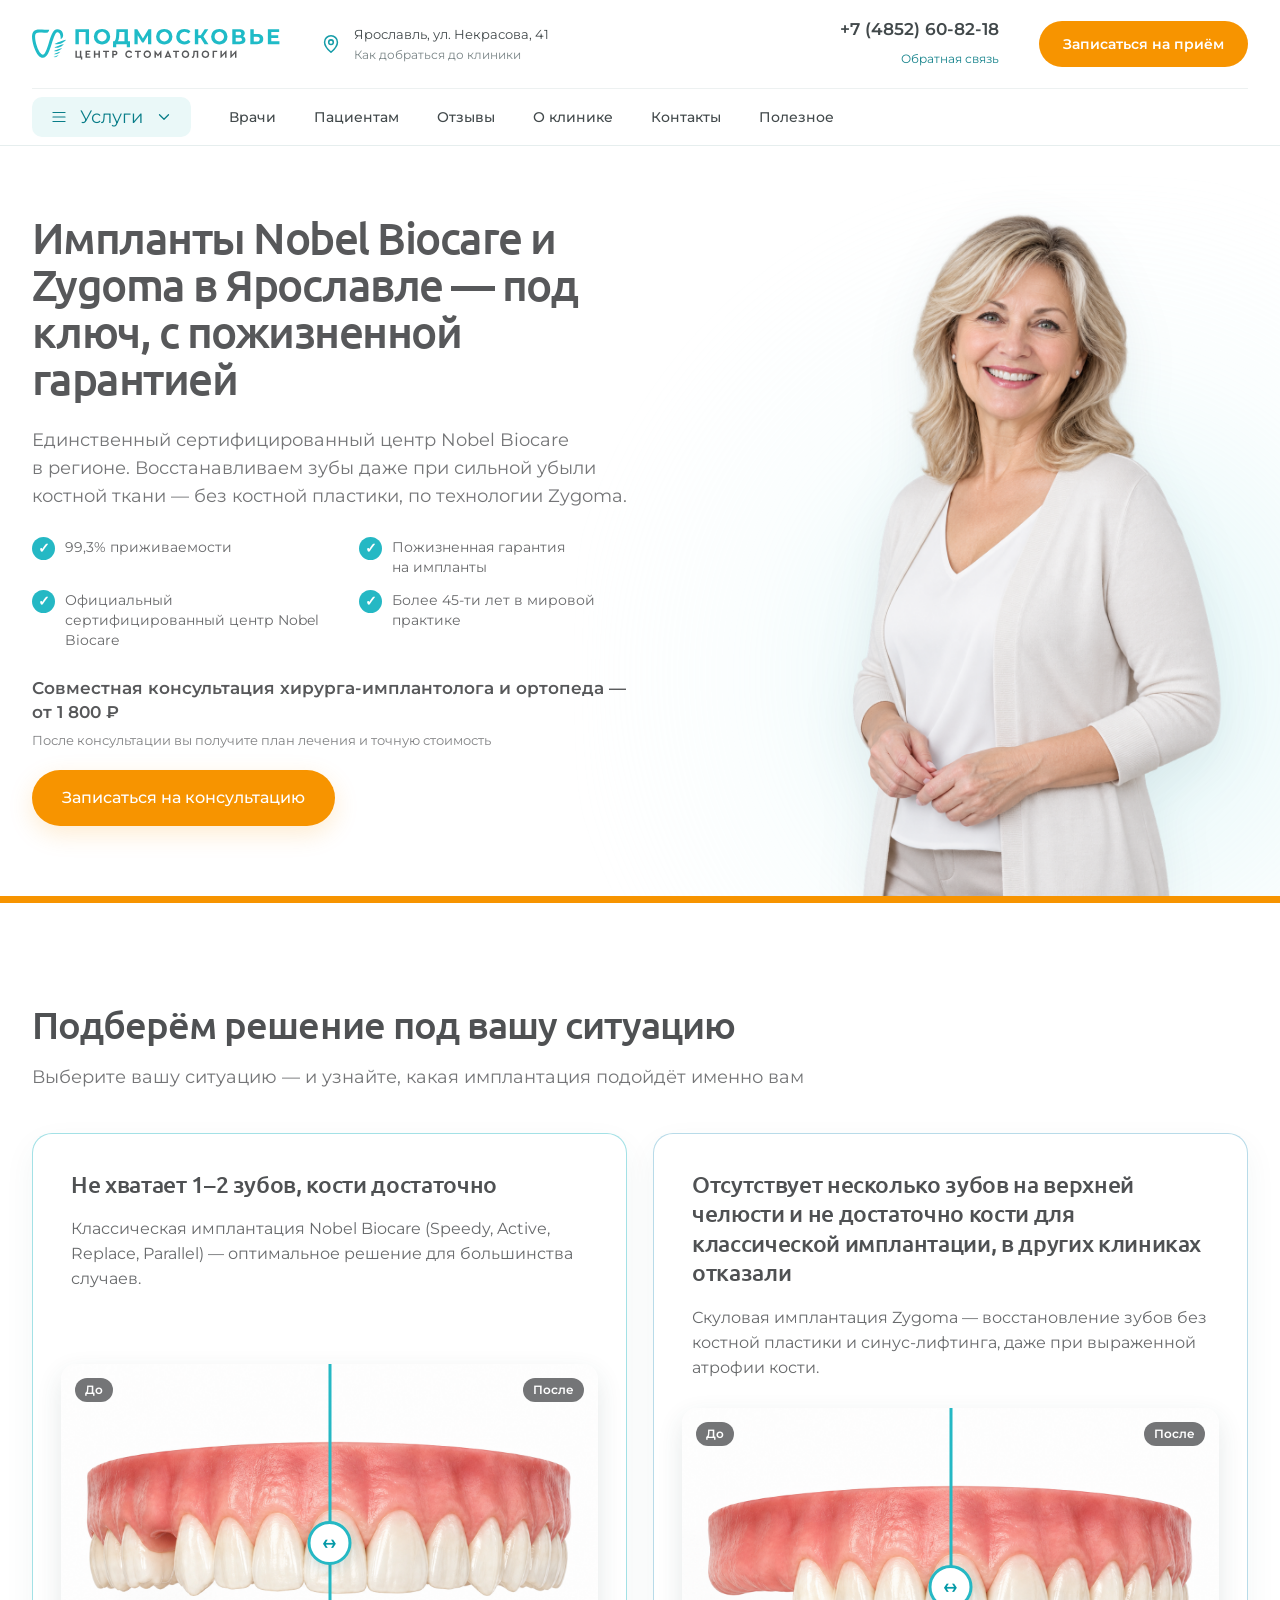
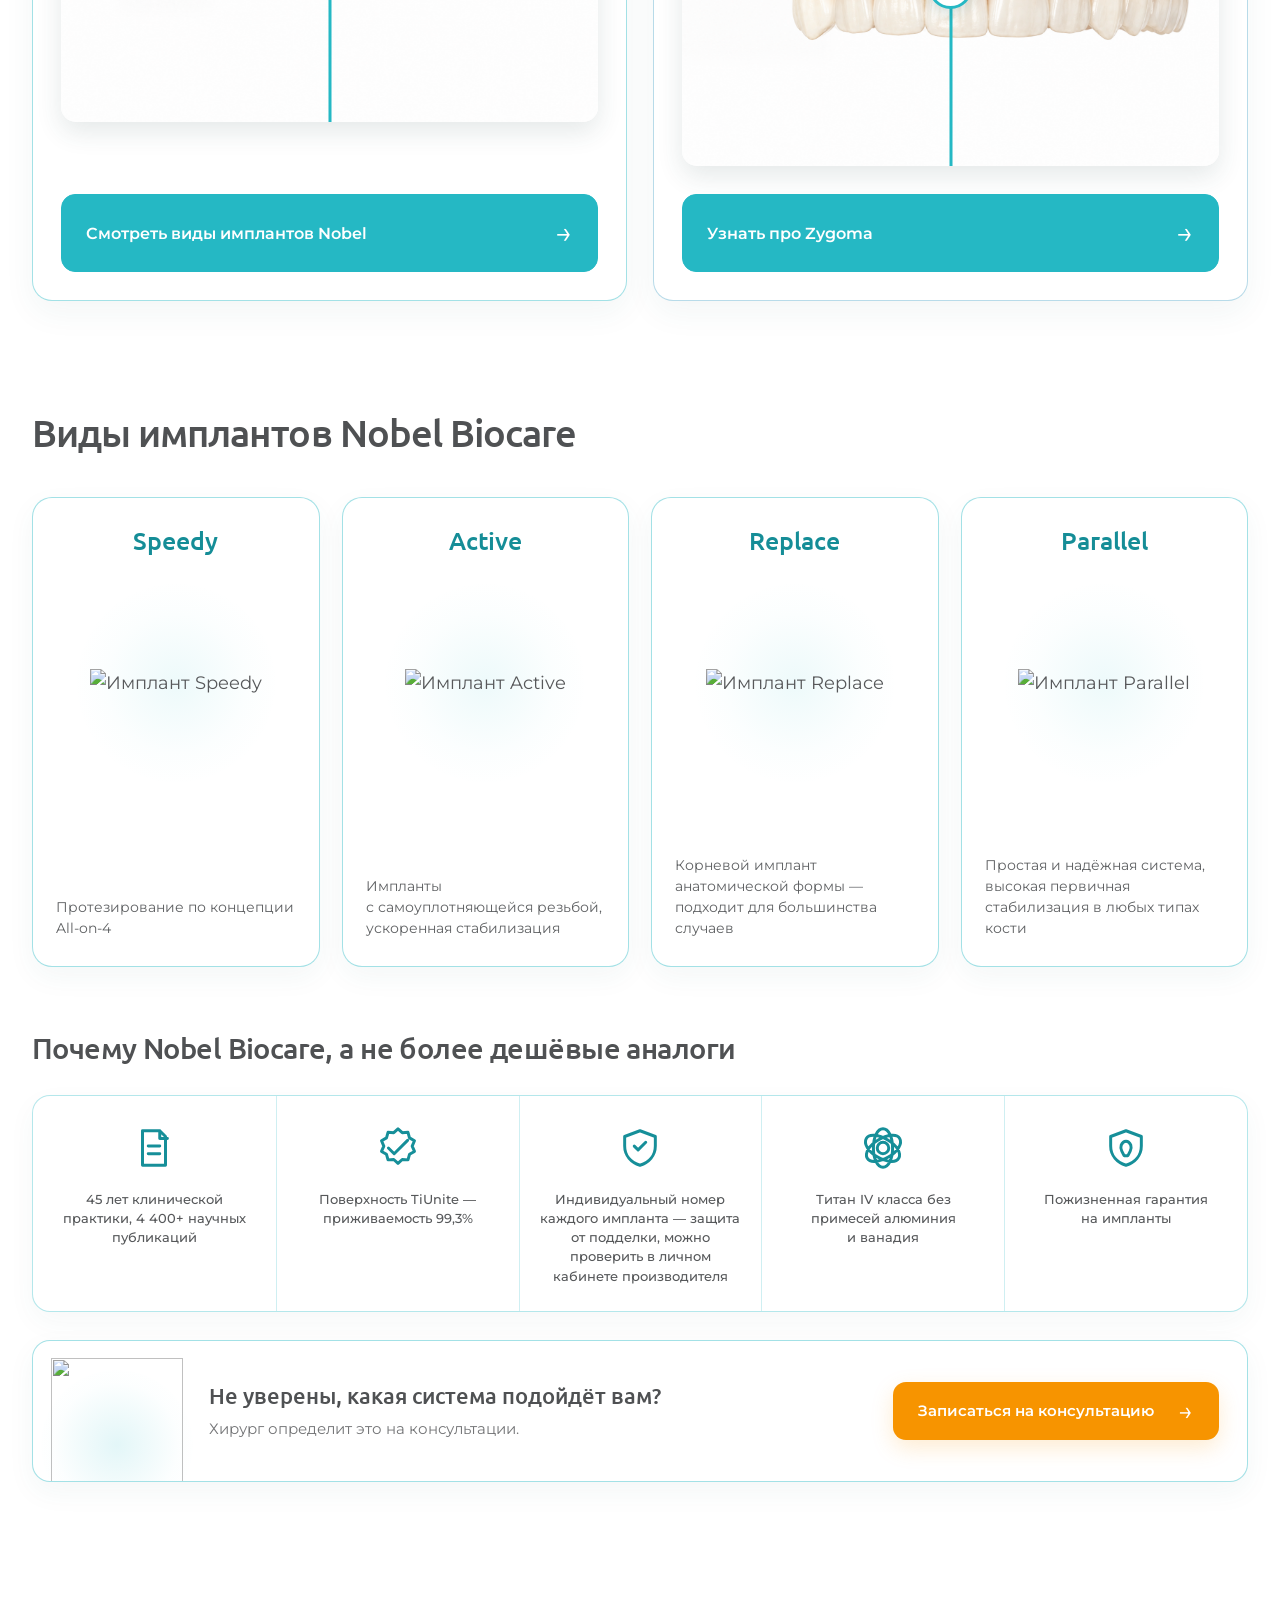
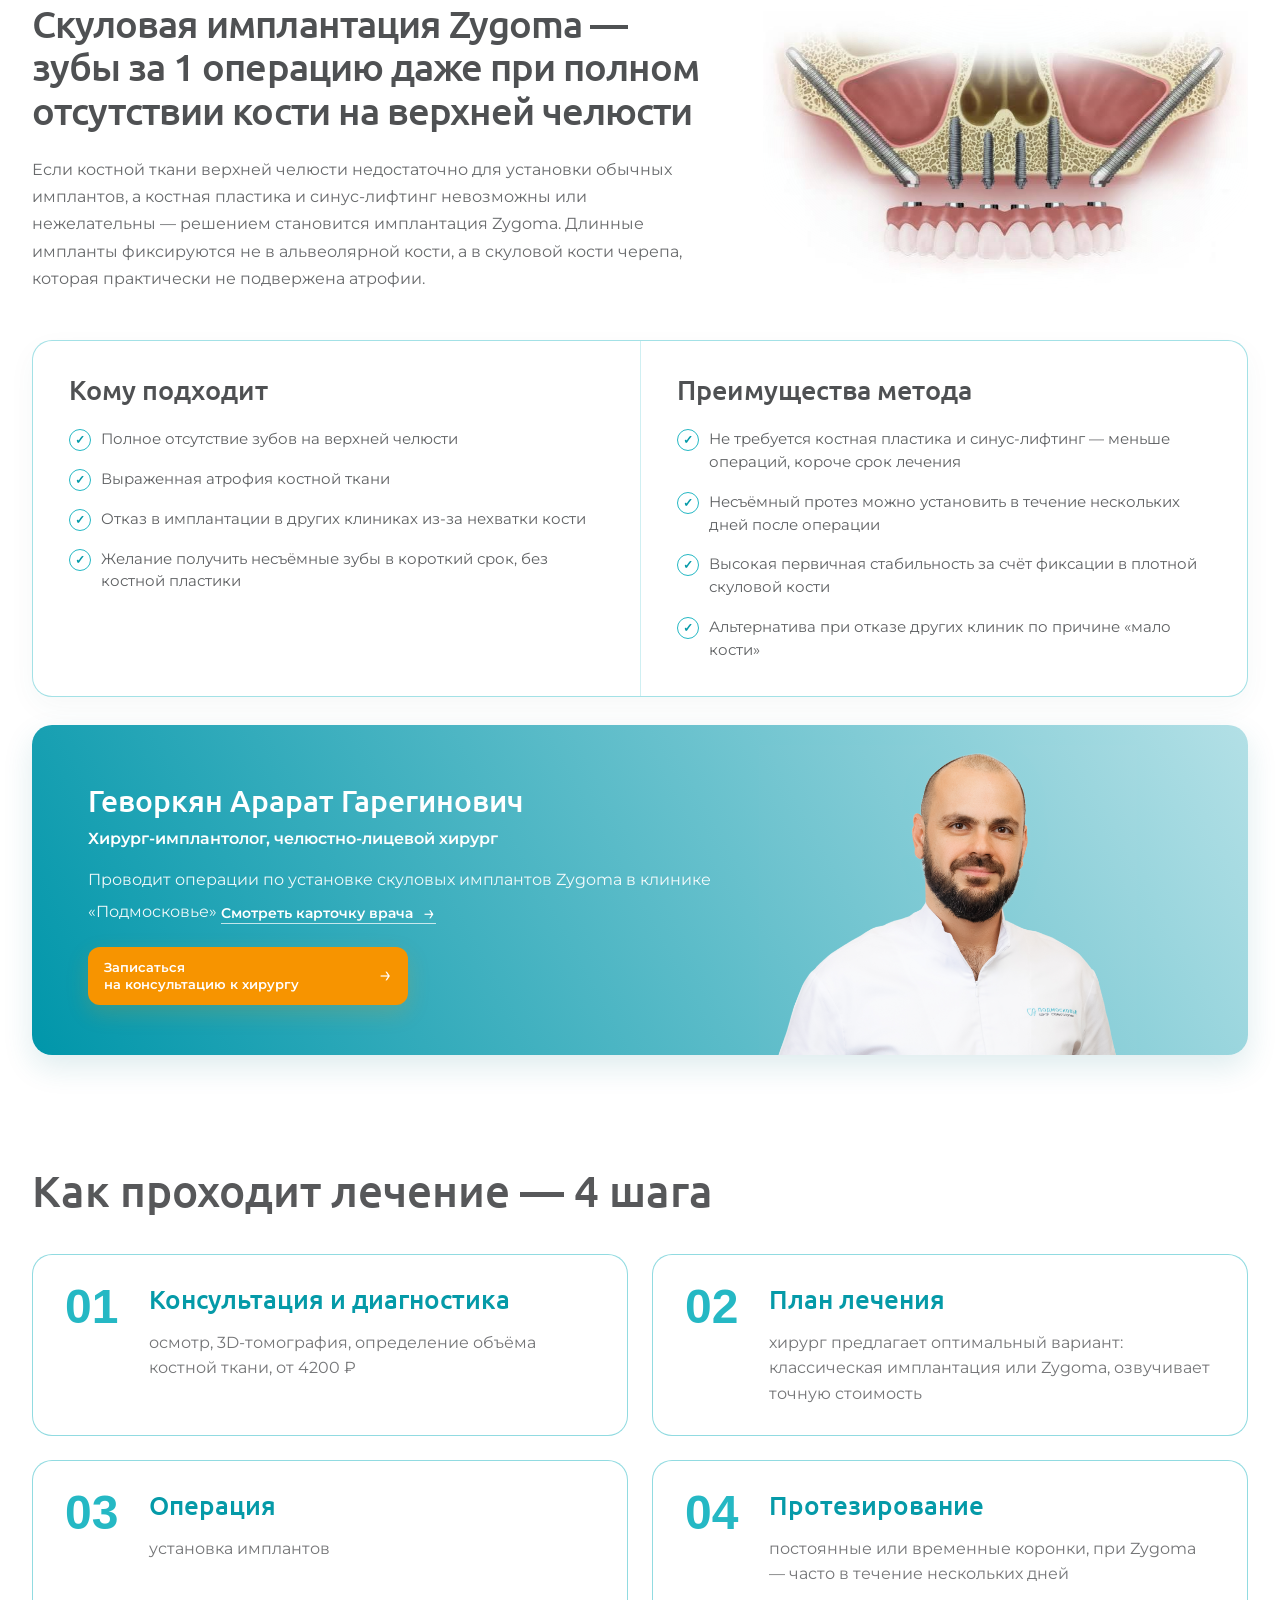
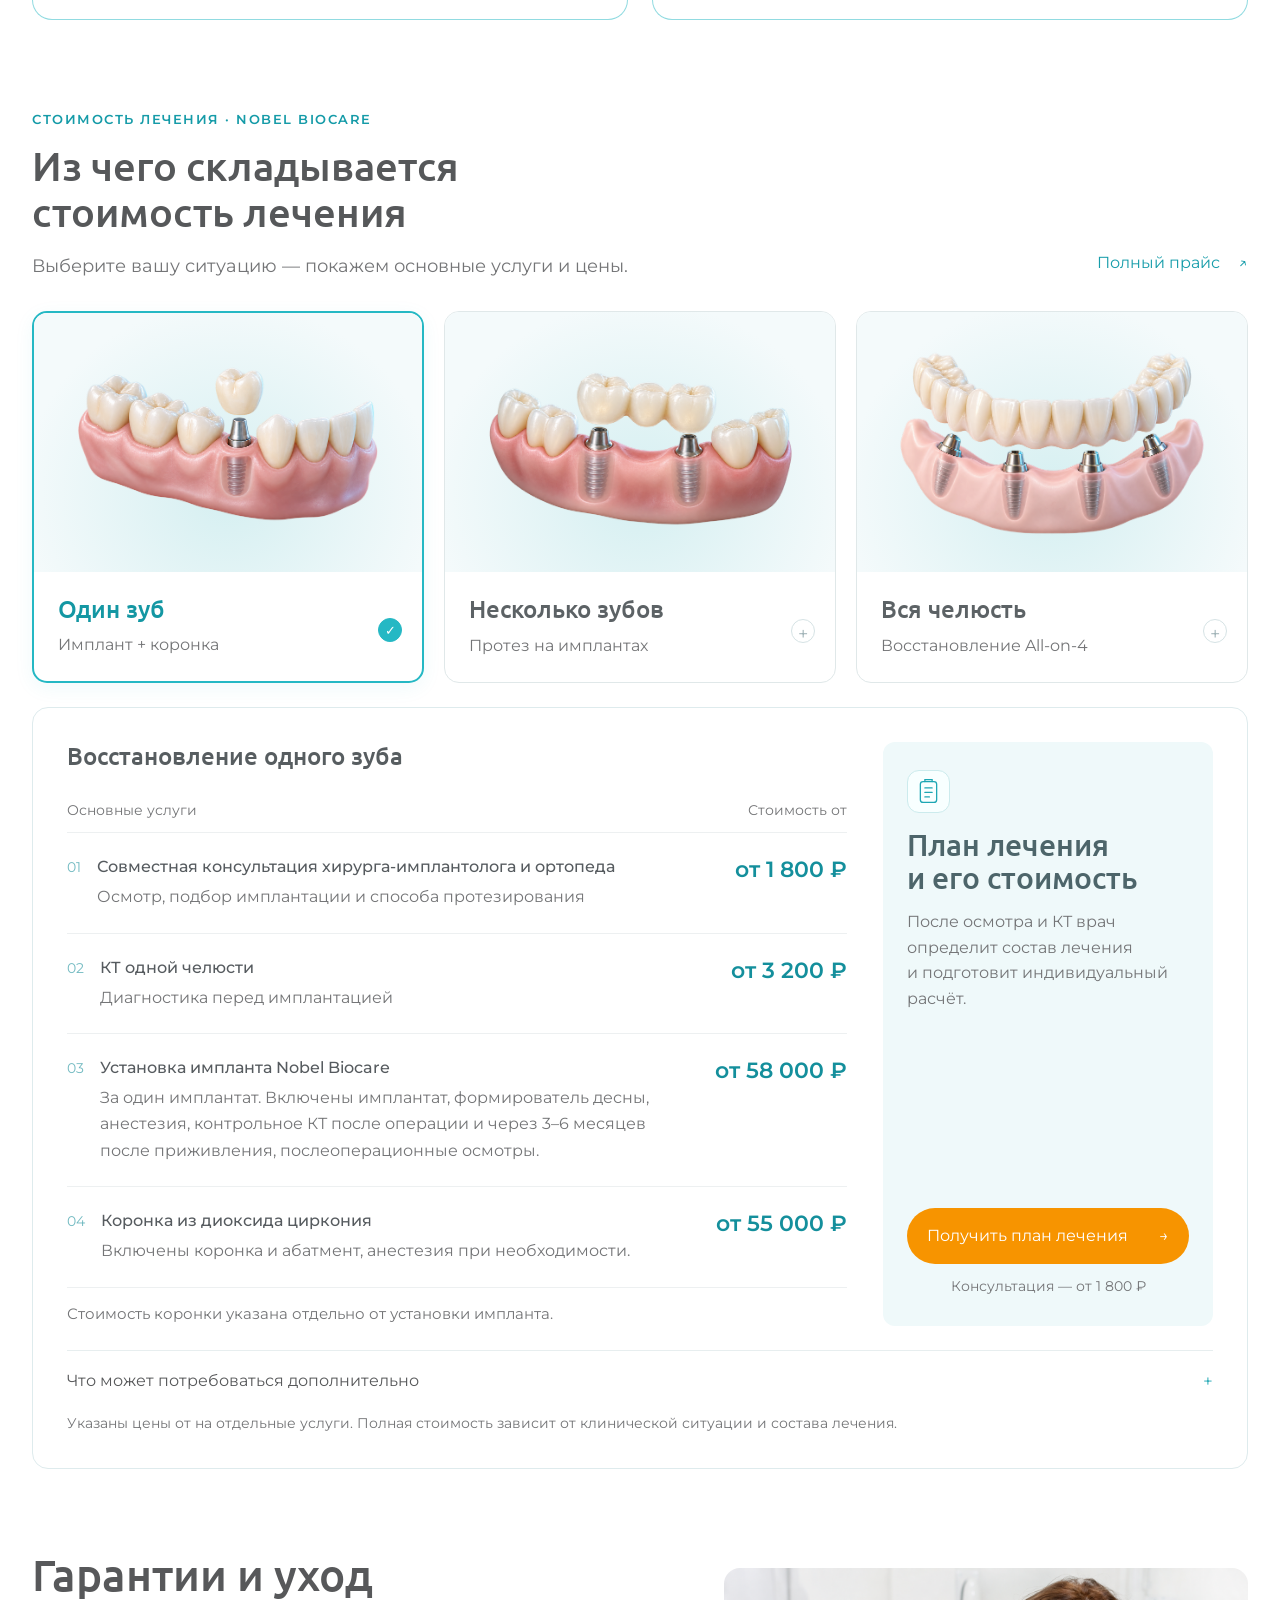
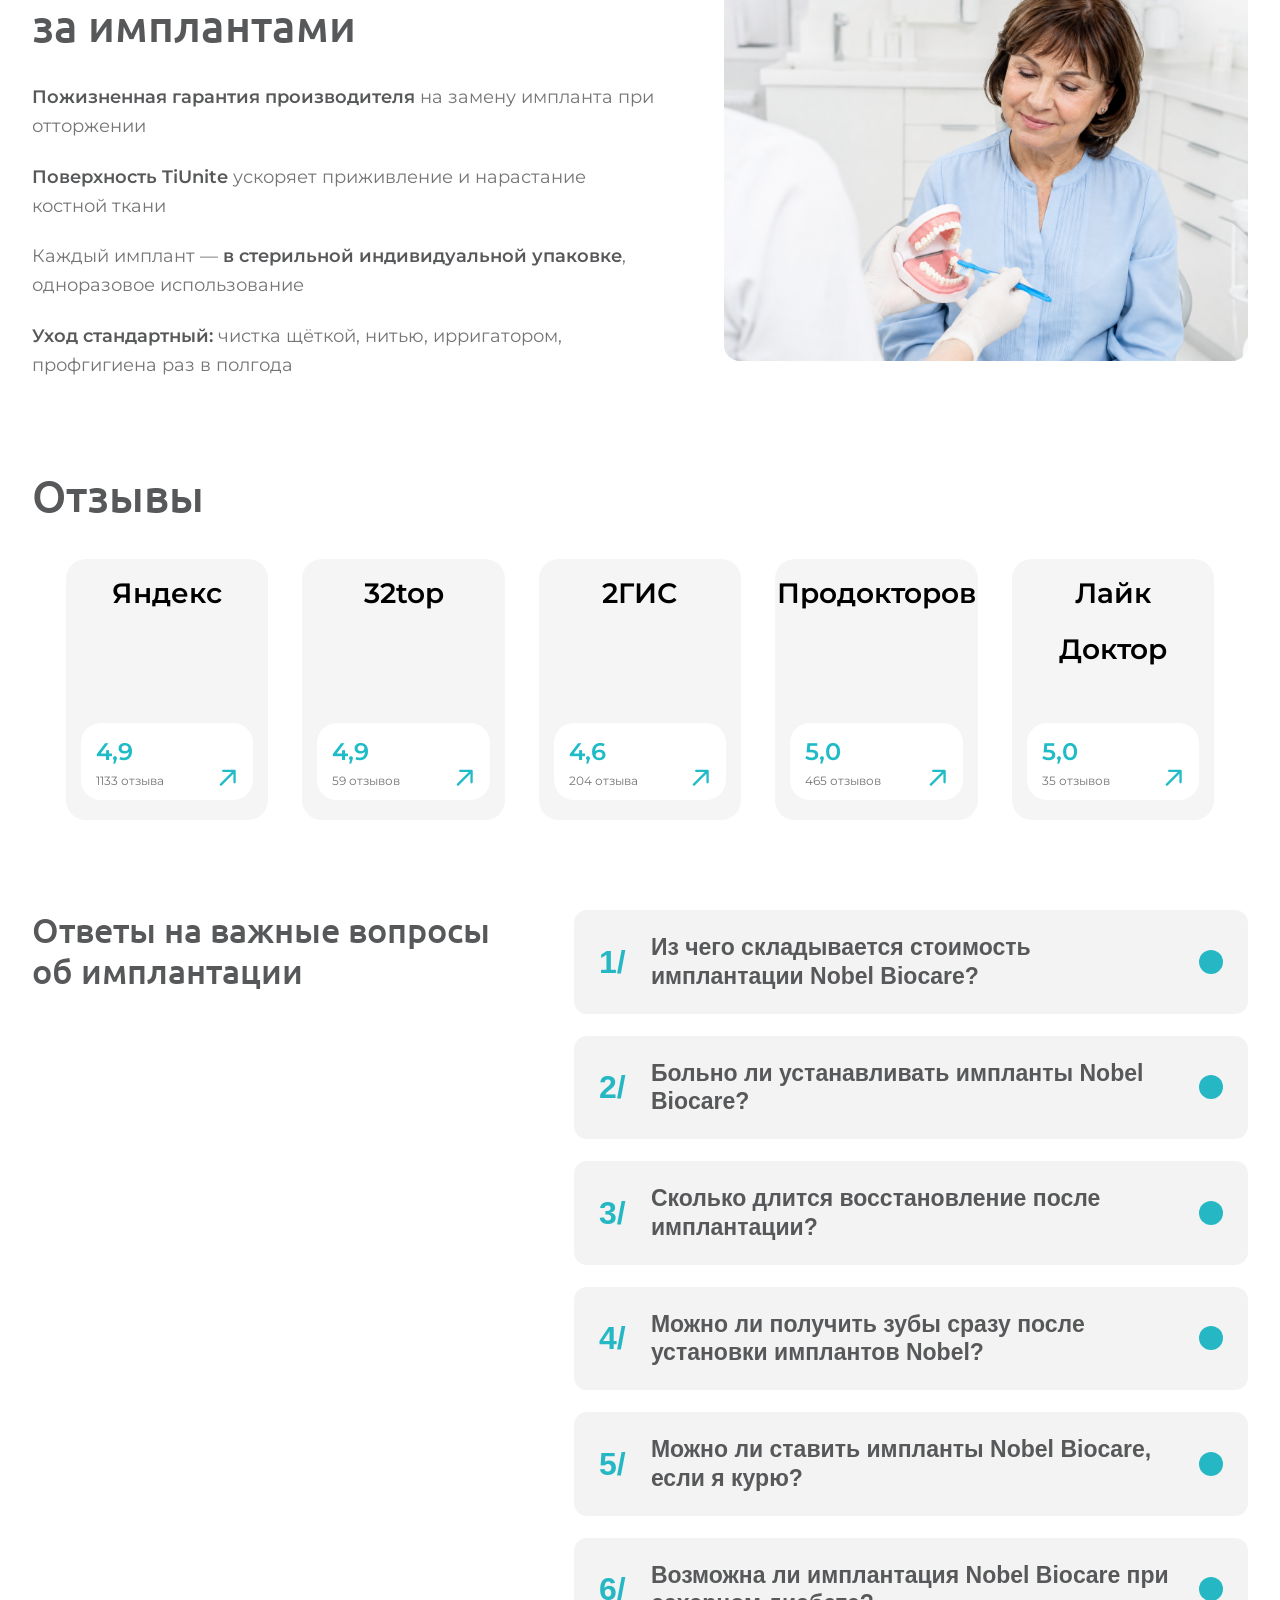
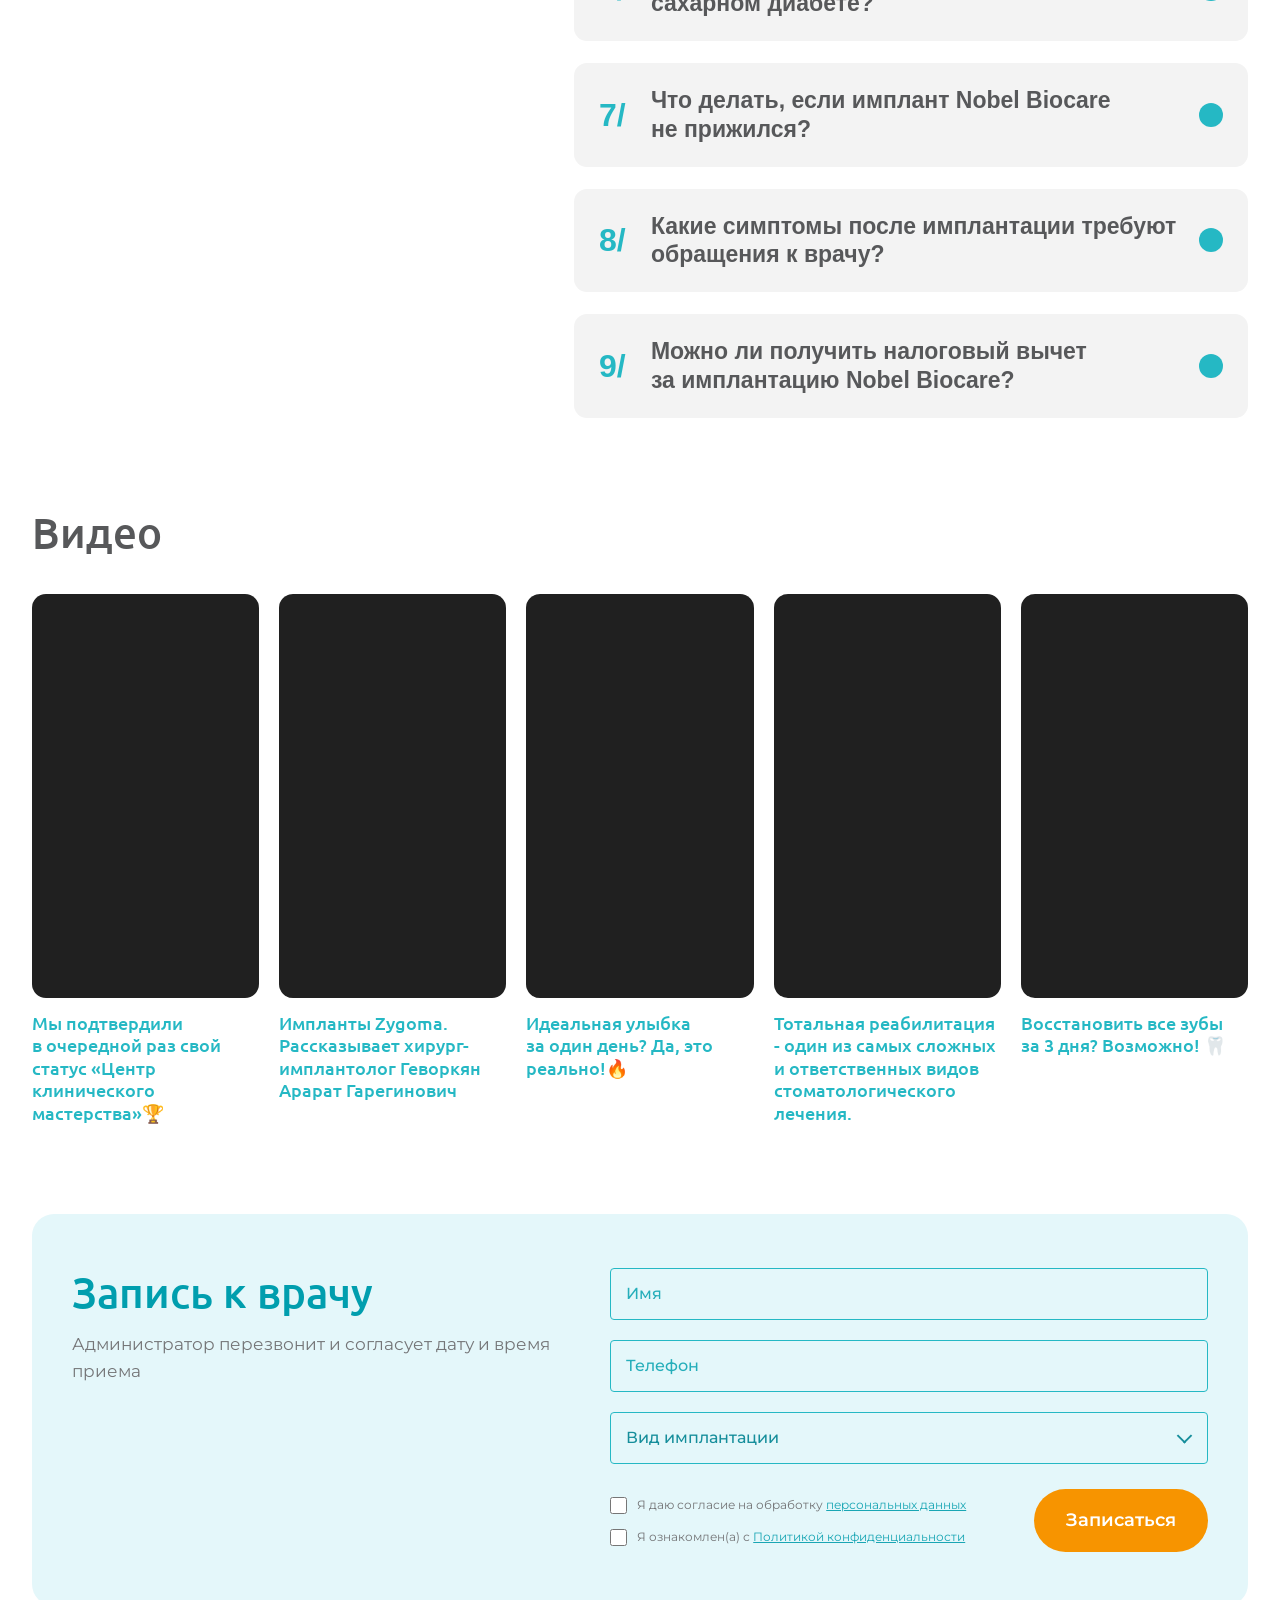
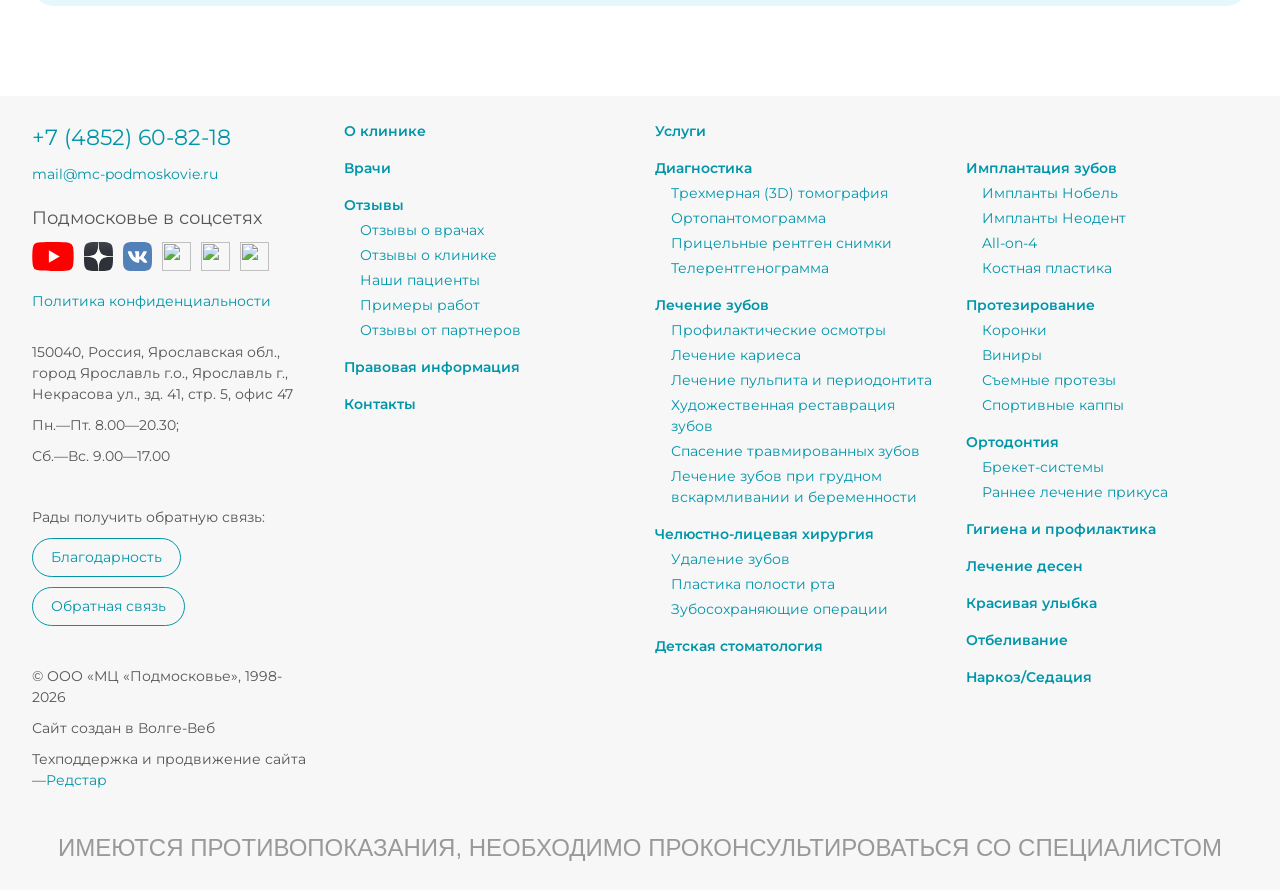
==== commit 78c353fa: "feat: apply client revisions to Nobel pricing, typography and dental visuals" ====
--- a/index.html
+++ b/index.html
@@ -23,7 +23,7 @@
   <script src="booking-strip.js?v=2-local" defer></script>
   <link rel="stylesheet" href="header-preview.css?v=5">
   <script src="header-preview.js?v=3" defer></script>
-</head>
+<link rel="stylesheet" href="site-typography.css"></head>
 <body>
   <header data-pm-current-path="/services/implant/implant-nobel-biocar/" class="pm-header" itemscope itemtype="https://schema.org/WPHeader">
     <div class="pm-shell">
@@ -90,7 +90,7 @@
             <li><span class="hero__check" aria-hidden="true">✓</span><span>Более 45-ти лет в мировой практике</span></li>
           </ul>
           <div class="hero__consult">
-            <p class="hero__price" aria-label="Консультация хирурга-имплантолога — 1 000 ₽">Консультация хирурга-имплантолога — <span class="hero__price-value">1 000 ₽</span></p>
+            <p class="hero__price" aria-label="Совместная консультация хирурга-имплантолога и ортопеда — от 1 800 ₽">Совместная консультация хирурга-имплантолога и ортопеда — <span class="hero__price-value">от 1 800 ₽</span></p>
             <p class="hero__note">После консультации вы получите план лечения и точную стоимость</p>
             <button class="hero__button" type="button">Записаться на консультацию</button>
           </div>
--- a/site-typography.css
+++ b/site-typography.css
@@ -0,0 +1,48 @@
+/* Shared type scale: Montserrat body, Ubuntu headings, matching the clinic families.
+   Explicit px values keep imported rem rules and standalone previews consistent. */
+@font-face{font-family:Montserrat;src:url('assets/montserrat-regular.ttf') format('truetype');font-weight:400;font-display:swap}
+@font-face{font-family:Montserrat;src:url('assets/montserrat-medium.ttf') format('truetype');font-weight:500;font-display:swap}
+@font-face{font-family:Montserrat;src:url('assets/montserrat-semibold.ttf') format('truetype');font-weight:600 900;font-display:swap}
+@font-face{font-family:Ubuntu;src:url('assets/ubuntu-medium.ttf') format('truetype');font-weight:400 900;font-display:swap}
+html{font-size:18px!important;-webkit-text-size-adjust:100%;text-size-adjust:100%}
+body{font-family:Montserrat,Arial,sans-serif!important;font-size:18px;line-height:1.6}
+button,input,select,textarea{font-family:Montserrat,Arial,sans-serif}
+h1,h2,h3,h4,.benefit-heading,.ih-value{font-family:Ubuntu,Arial,sans-serif!important;font-weight:500}
+.ih-copy h1{font-size:52px;line-height:1.12;letter-spacing:-.4px}
+.tc-heading h2,.gp h1,.guarantee-header h2,.tx-copy h1,.gf h1,.eq-copy h2,.fp-carousel .eq-copy h2,.fp-carousel-slide .benefit-heading{font-size:40px!important;line-height:1.15!important}
+.cp h1{font-size:36px;line-height:1.16}.cp-copy h2{font:600 17px/1.5 Montserrat,Arial,sans-serif!important}
+.gp-card h2,.tc-choice-copy strong,.tc-services h3,.guarantee-grid h3{font-size:24px!important;line-height:1.2}
+.status-copy h1{font-size:32px;letter-spacing:0;line-height:1.2}.status-lead{font-size:16px;line-height:1.65}
+.tc-intro,.gp-lead,.tx-subtitle{font-size:18px}.tc-service strong,.tc-service>span{font-size:16px}.tc-service>span{line-height:1.65}
+.awareness-heading,.implant-steps h2,.implant-new__types h2,.implant-recommendation h2,.feedback-as-grid__heading{font-size:40px!important;line-height:1.15!important}
+.tc-price{font-size:22px}.tc-services li{align-items:flex-start}.tc-service{max-width:720px}.tc-package-note,.gp-package-note{padding:22px 26px;background:#eef9fa;border-radius:14px;margin:24px 0;font-size:16px;line-height:1.65}.tc-package-note p{margin:8px 0 0}.gp-package-note h2{font-size:24px;margin:0 0 10px}.gp-package-note p{margin:0}.gp-card details li{margin:0 0 10px}.gp-card details{font-size:15px;line-height:1.65}
+.ih-start-price{font-size:18px;color:#38757d;margin:0 0 22px}.ih-start-price strong{font:500 27px Ubuntu,Arial,sans-serif;white-space:nowrap}.ih-start-price span{display:block;color:#6d7d80;font-size:13px;line-height:1.6;max-width:540px;margin-top:5px}
+.ih-scanner{background:radial-gradient(ellipse at 70% 20%,#bcf6fa 0%,transparent 55%),linear-gradient(145deg,#16a6b5,#82d2d8);box-shadow:0 22px 42px #16748326;transform:rotate(-3deg);border:1px solid #ffffff90}
+.ih-scanner img{transform:rotate(-16deg) scale(1.12);filter:drop-shadow(0 20px 12px #20657044);mix-blend-mode:normal;border-radius:14px}.ih-ai{box-shadow:0 22px 42px #16748320;border:1px solid #ffffffb0;transform:rotate(2deg);background:linear-gradient(140deg,#f5ffff,#a5dde3)}
+.ih-monitor{box-shadow:0 20px 25px #234d6055}.ih-proof{box-shadow:0 9px 25px #2791a009}.ih-value{font-size:38px}
+.ih-visual-jaw{display:flex;flex-direction:column;justify-content:center;gap:22px;padding:0;min-width:0;align-self:stretch;align-items:stretch;background:radial-gradient(ellipse at 50% 45%,#cceff1 0%,#e8f8f966 48%,transparent 72%)}
+.ih-jaw{position:relative;z-index:1;margin:0;width:100%;max-width:100%;min-width:0;transform:rotate(-5deg)}
+.ih-jaw img{display:block;width:100%;height:auto;filter:drop-shadow(0 22px 15px #427e8a26)}
+.ih-tech{display:flex;align-items:center;justify-content:center;gap:14px;padding:0 8px;color:#3e737b}
+.ih-tech>img{width:75px;height:60px;object-fit:contain;transform:rotate(-12deg)}
+.ih-tech strong{font:500 19px/1.35 Ubuntu,Arial,sans-serif;display:block}.ih-tech span{display:block;font:400 12px/1.6 Montserrat,Arial,sans-serif;color:#6a9299;margin-top:4px}
+.tc-image{background:radial-gradient(ellipse at 50% 70%,#d5eff1,#f4fafb 75%)}.tc-image img{object-fit:contain;object-position:center;padding:12px}
+.gp-card>img{aspect-ratio:3/2;height:auto;object-fit:contain;padding:12px;background:radial-gradient(ellipse at 50% 70%,#d5eff1,#f4fafb 75%)}
+@media(max-width:700px){.ih-visual-jaw{gap:8px;min-height:0}.ih-jaw{margin:0;transform:rotate(-4deg)}.ih-tech{justify-content:flex-start;gap:10px}.ih-tech strong{font-size:16px}.ih-tech span{font-size:11px}.tc-image img{padding:5px}}
+.cp-banner{grid-template-columns:minmax(0,1.25fr) minmax(0,1fr);gap:30px}.cp-copy{padding-right:0}.cp-team{display:grid;grid-template-columns:1fr 1fr;gap:12px;align-items:center;padding:35px 26px 25px 0;min-width:0}.cp-team figure{margin:0;min-width:0;position:relative;background:none;border:0;border-radius:0;overflow:visible}.cp-team img{display:block;width:100%;height:340px;object-fit:cover;object-position:center top;transform:none}.cp-team figcaption{position:relative;padding:14px 8px;background:none;text-align:center;color:white;font:500 17px/1.3 Ubuntu,Arial,sans-serif}.cp-team figcaption span{display:block;font:400 11px/1.5 Montserrat,Arial,sans-serif;margin-top:5px}.cp-team figure:first-child{transform:none}
+@media(min-width:701px){.fp-reviewbar~main h2:not(.benefit-heading){font-size:40px}.fp-reviewbar~main .answers__handler{font-size:21px}}
+@media(max-width:1000px) and (min-width:701px){.cp-banner{grid-template-columns:minmax(0,1.3fr) minmax(0,1fr);gap:18px}.cp-team{gap:8px;padding-right:14px}.cp-team img{height:245px}.cp-team figcaption{font-size:14px}.cp-team figcaption span{font-size:10px}.cp h1{font-size:30px}.ih-copy h1{font-size:44px}.ih-value{font-size:32px}}
+@media(max-width:700px){.ih-copy h1{font-size:36px}.tc-heading h2,.gp h1,.guarantee-header h2,.tx-copy h1,.gf h1,.eq-copy h2,.fp-carousel .eq-copy h2,.fp-carousel-slide .benefit-heading,.awareness-heading,.implant-steps h2,.implant-new__types h2,.implant-recommendation h2,.feedback-as-grid__heading{font-size:30px!important;line-height:1.2!important}.cp h1{font-size:29px}.status-copy h1{font-size:27px}.tc-intro,.gp-lead{font-size:17px}.cp-team{padding:35px 24px 20px;gap:12px}.cp-team img{height:220px}.cp-team figure:first-child{transform:none}.cp-team figcaption{font-size:15px}.cp-team figcaption span{font-size:10px}.ih-start-price{font-size:17px}.ih-start-price strong{font-size:24px}.ih-scanner,.ih-ai{transform:none}.ih-value{font-size:34px}.tc-price{font-size:20px}.tc-package-note,.gp-package-note{padding:18px;font-size:15px}}
+/* Two large portraits form one right-hand composition, like the site's hero. */
+.cp-banner{grid-template-columns:minmax(0,1.02fr) minmax(0,1fr);gap:0;min-height:690px}
+.cp-copy{padding:44px 18px 40px 40px}
+.cp h1{font-size:36px}.cp-lead{font-size:16px}.cp-copy ul{font-size:15px}
+.cp-team{position:relative;display:block;align-self:stretch;padding:0;min-width:0;min-height:630px;isolation:isolate}
+.cp-team figure,.cp-team figure:first-child{position:absolute;bottom:0;margin:0;padding:0;border:0;border-radius:0;background:none;transform:none;overflow:visible;height:86%;width:76%}
+.cp-team figure:first-child{left:-9%;z-index:1;height:84%}
+.cp-team figure:last-child{right:-8%;z-index:2}
+.cp-team img{display:block;width:100%;height:100%;max-width:none;object-fit:contain;object-position:center bottom;transform:none}
+.cp-team figcaption{position:absolute;width:1px;height:1px;overflow:hidden;clip-path:inset(50%);white-space:nowrap;padding:0}
+@media(min-width:1001px){.cp-team figure:first-child{width:106%;height:100%;left:-23%;bottom:0}.cp-team figure:last-child{width:90%;height:80%;right:-19%}}
+@media(min-width:701px) and (max-width:1000px){.cp-banner{grid-template-columns:minmax(0,1.15fr) minmax(0,1fr);min-height:720px}.cp-copy{padding:34px 16px 32px 28px}.cp h1{font-size:30px}.cp-team{padding:0;min-height:650px}.cp-team figure,.cp-team figure:first-child{height:78%;width:88%}.cp-team figure:first-child{left:-18%;height:100%;width:92%;bottom:0}.cp-team figure:last-child{right:-19%}}
+@media(max-width:700px){.cp-banner{display:flex;flex-direction:column;min-height:0}.cp-copy{padding:28px 24px 0}.cp h1{font-size:29px}.cp-lead{font-size:17px}.cp-copy ul{font-size:16px}.cp-team{height:340px;min-height:340px;align-self:stretch;margin-top:12px;padding:0}.cp-team figure,.cp-team figure:first-child{height:100%;width:70%}.cp-team figure:first-child{left:-2%;height:96%}.cp-team figure:last-child{right:-3%}}
